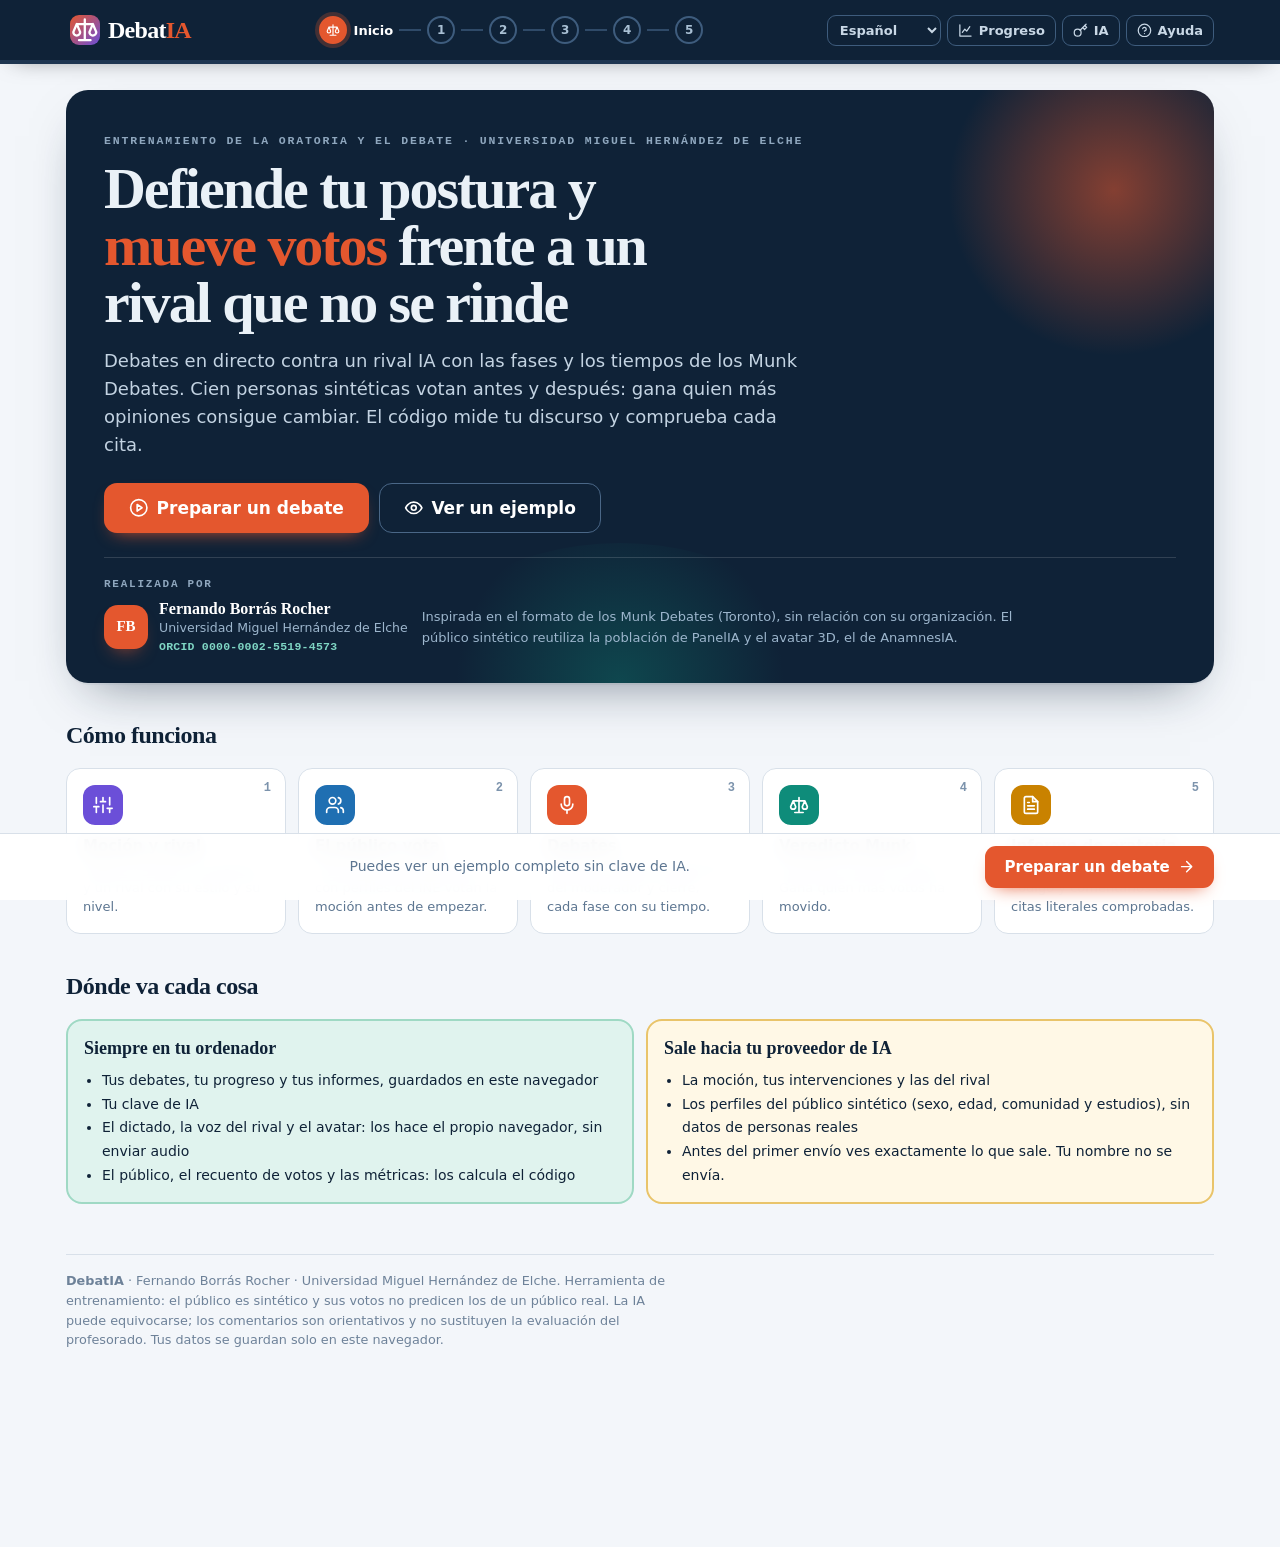
==== index.html @ 18ef8300 "DebatIA 1.0.0: entrenador de oratoria con debates al estilo Munk Debate contra un rival IA con fases" ====
<!DOCTYPE html>
<html lang="es"><head><meta charset="utf-8"><meta name="viewport" content="width=device-width,initial-scale=1"><meta name="theme-color" content="#0F2237">
<meta http-equiv="Content-Security-Policy" content="default-src 'none'; script-src 'unsafe-inline'; style-src 'unsafe-inline' https://fonts.googleapis.com; font-src https://fonts.gstatic.com; img-src data: blob:; media-src blob: data:; connect-src https://api.openai.com https://generativelanguage.googleapis.com https://api.anthropic.com 'self' blob:; base-uri 'none'; form-action 'none'">
<meta name="author" content="Fernando Borrás Rocher">
<meta name="description" content="Debate en directo contra un rival IA sobre una moción, con fases y tiempos al estilo de los Munk Debates. Un panel de 100 personas sintéticas vota antes y después: gana quien más votos mueve. El código mide tu discurso y comprueba cada cita.">
<title>DebatIA · Entrenador de oratoria con debates al estilo Munk</title><link rel="preconnect" href="https://fonts.googleapis.com">
<link rel="preconnect" href="https://fonts.gstatic.com" crossorigin>
<link href="https://fonts.googleapis.com/css2?family=Bricolage+Grotesque:opsz,wght@12..96,500;12..96,700;12..96,800&family=Instrument+Sans:ital,wght@0,400;0,500;0,600;0,700;1,400&family=JetBrains+Mono:wght@400;600&display=swap" rel="stylesheet">

<style>
:root{
  --tinta:#0F2237; --acero:#2E4B6B; --acero-claro:#7C93AC; --gris:#5D7691;
  --papel:#F3F6FA; --blanco:#FFFFFF; --linea:#D8E0E9; --linea-2:#E8EEF4;
  --brasa:#E4572E; --brasa-osc:#C9441F; --brasa-suave:#FDEBE4;
  --forjado:#0E7C6B; --forjado-suave:#E0F3EE; --aviso:#8A3617;
  --c-ctx:#1F6FB2; --c-comp:#6B4FD8; --c-rda:#0E8C7A; --c-tema:#C98200; --c-eval:#E4572E; --c-final:#2E4B6B;
  --sombra:0 1px 0 rgba(15,34,55,.05), 0 14px 34px -22px rgba(15,34,55,.45);
  --sombra-alta:0 2px 0 rgba(15,34,55,.04), 0 22px 50px -24px rgba(15,34,55,.55);
  --r:14px;
  --display:"Bricolage Grotesque",Georgia,serif;
  --texto:"Instrument Sans",system-ui,-apple-system,"Segoe UI",sans-serif;
  --mono:"JetBrains Mono",ui-monospace,monospace;
}
*{box-sizing:border-box}
html,body{margin:0;padding:0}
body{background:var(--papel);color:var(--tinta);font-family:var(--texto);font-size:16px;line-height:1.55;-webkit-font-smoothing:antialiased;padding-bottom:84px}
a{color:var(--acero)}
:focus-visible{outline:3px solid var(--brasa);outline-offset:2px;border-radius:6px}
.hidden{display:none!important}
svg.i{width:1.15em;height:1.15em;vertical-align:-.2em;fill:none;stroke:currentColor;stroke-width:2;stroke-linecap:round;stroke-linejoin:round;flex:none}
code{font-family:var(--mono);font-size:.85em;background:var(--linea-2);padding:1px 5px;border-radius:5px}

/* Barra superior */
.topbar{position:sticky;top:0;z-index:40;background:var(--tinta);color:#EAF1F7;box-shadow:0 6px 24px -14px rgba(0,0,0,.6)}
.tb-in{max-width:1180px;margin:0 auto;padding:10px 16px;display:flex;align-items:center;gap:14px}
.logo{background:none;border:0;color:#fff;font-family:var(--display);font-weight:800;font-size:24px;letter-spacing:-.03em;cursor:pointer;padding:2px 4px;display:flex;align-items:center;gap:8px}
.logo em{font-style:normal;color:var(--brasa)}
.logo .anv{width:30px;height:30px;border-radius:9px;background:var(--brasa);display:grid;place-items:center;color:#fff}
.stepper{flex:1;display:flex;align-items:center;justify-content:center;min-width:0}
.sdot{display:flex;align-items:center;gap:7px;background:none;border:0;color:#8FA7BE;font:600 13px var(--texto);padding:6px;cursor:pointer;border-radius:10px;white-space:nowrap}
.sdot:disabled{cursor:not-allowed;opacity:.45}
.sdot .n{width:28px;height:28px;border-radius:50%;display:grid;place-items:center;border:2px solid #3E5C7D;font-size:12px;color:#A9C0D4;transition:all .2s}
.sdot .n svg{width:14px;height:14px}
.sdot[data-state="done"] .n{background:var(--forjado);border-color:var(--forjado);color:#fff}
.sdot[data-state="now"]{color:#fff}
.sdot[data-state="now"] .n{background:var(--brasa);border-color:var(--brasa);color:#fff;box-shadow:0 0 0 4px rgba(228,87,46,.25)}
.sdot:not(:disabled):hover{background:rgba(255,255,255,.06)}
.sline{flex:0 1 26px;height:2px;background:#2F4A68;min-width:6px}
.sline.on{background:var(--forjado)}
.tb-tools{display:flex;gap:6px}
.tb-btn{background:transparent;border:1px solid #3E5C7D;color:#C9D8E6;border-radius:9px;padding:6px 10px;font:600 13px var(--texto);cursor:pointer;display:flex;align-items:center;gap:6px}
.tb-btn:hover{border-color:var(--brasa);color:#fff}
.progress{height:4px;background:#1E3550}
.progress span{display:block;height:100%;width:0;background:linear-gradient(90deg,var(--brasa),#F59E0B);transition:width .4s}
@media(max-width:960px){.sdot .lbl{display:none}.sdot[data-state="now"] .lbl{display:inline}}
@media(max-width:720px){
  .tb-in{flex-wrap:wrap;gap:8px}
  .stepper{order:3;flex-basis:100%;justify-content:space-between}
  .sdot[data-state="now"] .lbl{display:none}
  .tb-btn .lbl{display:none}
}

/* Pantallas */
main{max-width:1180px;margin:0 auto;padding:26px 16px 40px}
.screen{display:none}
.screen.on{display:block}
@media(prefers-reduced-motion:no-preference){.screen.on{animation:rise .35s cubic-bezier(.2,.7,.3,1) both}@keyframes rise{from{opacity:0;transform:translateY(10px)}to{opacity:1;transform:none}}}
.sh{display:flex;gap:18px;align-items:flex-start;margin:4px 0 22px}
.sh-ico{width:64px;height:64px;border-radius:18px;background:var(--c,var(--brasa));color:#fff;display:grid;place-items:center;flex:none;box-shadow:0 12px 24px -14px var(--c,var(--brasa))}
.sh-ico svg{width:32px;height:32px}
.sh-step{font:600 12px var(--mono);letter-spacing:.12em;text-transform:uppercase;color:var(--acero-claro);margin:4px 0}
.sh h2{font-family:var(--display);font-weight:800;font-size:clamp(26px,3.6vw,38px);letter-spacing:-.025em;line-height:1.05;margin:0 0 6px}
.sh-lede{margin:0;color:var(--gris);font-size:16.5px;max-width:70ch}
@media(max-width:600px){.sh-ico{width:48px;height:48px;border-radius:14px}.sh-ico svg{width:24px;height:24px}}

.card{background:var(--blanco);border:1px solid var(--linea);border-radius:var(--r);box-shadow:var(--sombra);padding:20px;margin-bottom:18px}
.card h3{font-family:var(--display);font-weight:700;font-size:19px;letter-spacing:-.01em;margin:0 0 4px;display:flex;align-items:center;gap:9px}
.card h3 .num{width:26px;height:26px;border-radius:8px;background:var(--tinta);color:#fff;font:700 13px var(--mono);display:grid;place-items:center}
.card .sub{margin:0 0 14px;color:var(--gris);font-size:14px}
.grid2{display:grid;grid-template-columns:1fr 1fr;gap:14px}
.cols{display:grid;grid-template-columns:minmax(0,1.45fr) minmax(0,1fr);gap:20px;align-items:start}
.sticky{position:sticky;top:96px}
@media(max-width:900px){.cols{grid-template-columns:1fr}.sticky{position:static}}
@media(max-width:640px){.grid2{grid-template-columns:1fr}}

label,.lab{display:block;font-size:13.5px;font-weight:600;margin:0 0 6px;color:var(--acero)}
label small,.lab small{font-weight:500;color:var(--acero-claro)}
input[type=text],input[type=password],input[type=number],textarea,select{width:100%;padding:11px 13px;border:1.5px solid var(--linea);border-radius:10px;font-family:var(--texto);font-size:15px;color:var(--tinta);background:#fff;transition:border-color .15s,box-shadow .15s}
input:focus,textarea:focus,select:focus{outline:none;border-color:var(--acero-claro);box-shadow:0 0 0 4px rgba(124,147,172,.18)}
input.bad{border-color:var(--brasa);box-shadow:0 0 0 4px rgba(228,87,46,.15)}
textarea{resize:vertical;min-height:96px;line-height:1.5}
input::placeholder,textarea::placeholder{color:#9DB0C2}
.field{margin-bottom:16px}
.help{font-size:12.8px;color:var(--gris);margin:6px 0 0}
.help b{color:var(--acero)}

button{font-family:var(--texto);cursor:pointer}
.btn{display:inline-flex;align-items:center;gap:8px;border-radius:11px;font-weight:600;font-size:15px;border:1.5px solid transparent;padding:11px 18px;transition:transform .08s,background .15s,border-color .15s;text-decoration:none;line-height:1.2}
.btn:active{transform:translateY(1px)}
.btn-primary{background:var(--brasa);color:#fff;box-shadow:0 8px 18px -10px var(--brasa)}
.btn-primary:hover{background:var(--brasa-osc)}
.btn-big{font-size:17px;padding:14px 24px;border-radius:13px}
.btn-dark{background:var(--tinta);color:#fff}
.btn-dark:hover{background:#1c3656}
.btn-ghost{background:#fff;border-color:var(--linea);color:var(--acero)}
.btn-ghost:hover{border-color:var(--acero-claro);background:#F7FAFC}
.btn-ok{background:var(--forjado);color:#fff}
.btn-ok:hover{background:#0b6457}
.btn-word{background:#2B579A;color:#fff}
.btn-word:hover{background:#1e3f7a}
.btn-sm{padding:7px 12px;font-size:13.5px;border-radius:9px}
.btn:disabled{opacity:.55;cursor:not-allowed}
.actions{display:flex;gap:10px;flex-wrap:wrap;align-items:center}

.chips{display:flex;gap:8px;flex-wrap:wrap}
.chip{background:#fff;border:1.5px solid var(--linea);border-radius:999px;padding:7px 13px;font-size:13.5px;color:var(--acero);cursor:pointer;display:inline-flex;align-items:center;gap:6px;line-height:1.25;text-align:left}
.chip:hover{border-color:var(--brasa);color:var(--brasa)}
.chip[aria-pressed="true"]{background:var(--tinta);border-color:var(--tinta);color:#fff}
.chip.mini-ex{font-size:12.5px;padding:4px 10px;border-style:dashed}
.seg{display:flex;flex-wrap:wrap;gap:6px}
.seg button{border:1.5px solid var(--linea);background:#fff;border-radius:9px;padding:7px 11px;font-size:13.5px;font-weight:600;color:var(--acero)}
.seg button:hover{border-color:var(--acero-claro)}
.seg button[aria-pressed="true"]{background:var(--tinta);border-color:var(--tinta);color:#fff}

.meto{display:grid;grid-template-columns:repeat(auto-fill,minmax(180px,1fr));gap:8px}
.meto button{text-align:left;background:#fff;border:1.5px solid var(--linea);border-radius:12px;padding:10px 12px;color:var(--tinta)}
.meto button b{display:block;font-size:14px}
.meto button span{display:block;font-size:12.3px;color:var(--gris);line-height:1.35;margin-top:2px}
.meto button:hover{border-color:var(--acero-claro)}
.meto button[aria-pressed="true"]{border-color:var(--tinta);box-shadow:0 0 0 2px var(--tinta);background:var(--papel)}

.tip{display:flex;gap:12px;background:#FFF8E6;border:1px solid #F3DDA0;border-radius:12px;padding:13px 15px;font-size:14px;color:#6B4E00;margin-bottom:18px}
.tip svg{width:22px;height:22px;color:#C98200;flex:none;margin-top:1px}
.tip strong{color:#523B00}
.aviso{background:var(--brasa-suave);border:1px solid #F3C7B5;border-radius:12px;padding:13px 15px;font-size:14px;color:var(--aviso);margin-bottom:16px}
.okbox{background:var(--forjado-suave);border:1px solid #A9DCCF;border-radius:12px;padding:13px 15px;font-size:14px;color:#0B5A4E;margin-bottom:16px;display:flex;gap:12px;align-items:center;flex-wrap:wrap}

/* Inicio */
.hero{background:var(--tinta);color:#EAF1F7;border-radius:22px;padding:40px 36px;position:relative;overflow:hidden;margin-bottom:26px;box-shadow:var(--sombra-alta)}
.hero::before{content:"";position:absolute;right:-80px;top:-80px;width:360px;height:360px;border-radius:50%;background:radial-gradient(circle,rgba(228,87,46,.55),transparent 65%)}
.hero::after{content:"";position:absolute;left:30%;bottom:-140px;width:420px;height:280px;border-radius:50%;background:radial-gradient(circle,rgba(14,140,122,.35),transparent 65%)}
.hero>*{position:relative;z-index:1}
@media(max-width:600px){.hero{padding:28px 20px;border-radius:18px}}
.eyebrow{font:600 11.5px var(--mono);letter-spacing:.16em;text-transform:uppercase;color:#8FA7BE;margin:0 0 14px}
.hero h1{font-family:var(--display);font-weight:800;font-size:clamp(34px,5.4vw,58px);line-height:.98;letter-spacing:-.035em;margin:0 0 16px;max-width:17ch}
.hero h1 em{font-style:normal;color:var(--brasa)}
.hero p.lede{max-width:62ch;font-size:18px;color:#C3D3E2;margin:0 0 24px}
.hero .actions .btn-ghost{background:transparent;color:#fff;border-color:#4A6787}
.hero .actions .btn-ghost:hover{border-color:#fff}
.draft{margin-top:18px;background:rgba(255,255,255,.07);border:1px solid rgba(255,255,255,.18);border-radius:12px;padding:12px 14px;display:flex;gap:12px;align-items:center;flex-wrap:wrap;font-size:14.5px}
.sec-title{font-family:var(--display);font-weight:800;font-size:24px;letter-spacing:-.02em;margin:34px 0 6px}
.sec-sub{color:var(--gris);margin:0 0 16px}
.journey{display:grid;grid-template-columns:repeat(4,1fr);gap:12px}
.jstop{background:#fff;border:1px solid var(--linea);border-radius:14px;padding:16px;position:relative}
.jstop .ji{width:40px;height:40px;border-radius:12px;display:grid;place-items:center;color:#fff;background:var(--c);margin-bottom:10px}
.jstop .ji svg{width:20px;height:20px}
.jstop b{display:block;font-size:15px;margin-bottom:2px}
.jstop span{display:block;font-size:13px;color:var(--gris);line-height:1.45}
.jstop .jn{position:absolute;top:12px;right:14px;font:700 12px var(--mono);color:var(--acero-claro)}
@media(max-width:900px){.journey{grid-template-columns:1fr 1fr}}
@media(max-width:480px){.journey{grid-template-columns:1fr}}

.parts{display:grid;grid-template-columns:repeat(auto-fill,minmax(250px,1fr));gap:10px}
.part{display:flex;gap:12px;align-items:flex-start;background:#fff;border:1px solid var(--linea);border-radius:12px;padding:12px 14px}
.part .pi{width:34px;height:34px;border-radius:10px;background:color-mix(in srgb,var(--c) 14%,#fff);color:var(--c);display:grid;place-items:center;flex:none}
.part b{display:block;font-size:14.5px}
.part span{display:block;font-size:12.8px;color:var(--gris);line-height:1.4}

.examples{display:grid;grid-template-columns:repeat(auto-fill,minmax(230px,1fr));gap:14px}
.excard{background:#fff;border:1px solid var(--linea);border-radius:16px;padding:16px;display:flex;flex-direction:column;gap:8px;box-shadow:var(--sombra);position:relative;overflow:hidden;text-align:left;font:inherit;color:inherit;cursor:pointer;transition:transform .15s,box-shadow .15s}
.excard:hover{transform:translateY(-3px);box-shadow:var(--sombra-alta)}
.excard::before{content:"";position:absolute;left:0;top:0;right:0;height:5px;background:var(--c)}
.excard .emo{font-size:32px;line-height:1}
.excard .area{font:700 11px var(--mono);letter-spacing:.1em;text-transform:uppercase;color:var(--acero-claro)}
.excard b{font-family:var(--display);font-size:18px;letter-spacing:-.01em;line-height:1.15}
.excard p{margin:0;font-size:13.5px;color:var(--gris);flex:1}
.badge{display:inline-flex;align-items:center;gap:5px;font-size:12px;font-weight:700;color:var(--c);background:color-mix(in srgb,var(--c) 12%,#fff);border-radius:999px;padding:3px 9px;align-self:flex-start}

/* Clave */
.keyrow{display:flex;gap:8px}
.keyrow input{flex:1;font-family:var(--mono);font-size:14px}
.eye{width:46px;flex:none;border:1.5px solid var(--linea);background:#fff;border-radius:10px;color:var(--acero);display:grid;place-items:center}
.light{display:flex;align-items:center;gap:10px;padding:12px 14px;border-radius:12px;background:var(--papel);margin-top:14px;font-size:14.5px;font-weight:600}
.light .bulbo{width:14px;height:14px;border-radius:50%;background:#B8C5D3;box-shadow:0 0 0 4px rgba(184,197,211,.3);flex:none}
.light[data-s="ok"] .bulbo{background:#16A34A;box-shadow:0 0 0 4px rgba(22,163,74,.22)}
.light[data-s="err"] .bulbo{background:var(--brasa);box-shadow:0 0 0 4px rgba(228,87,46,.22)}
.light[data-s="wait"] .bulbo{background:#F59E0B;box-shadow:0 0 0 4px rgba(245,158,11,.25)}
.olsteps{list-style:none;padding:0;margin:0;counter-reset:o;display:flex;flex-direction:column;gap:12px}
.olsteps li{counter-increment:o;display:flex;gap:12px;font-size:14.5px;align-items:flex-start}
.olsteps li::before{content:counter(o);width:28px;height:28px;border-radius:50%;background:var(--brasa-suave);color:var(--brasa);font:700 13px var(--mono);display:grid;place-items:center;flex:none}

/* Acordeones */
.acc{background:#fff;border:1px solid var(--linea);border-radius:var(--r);margin-bottom:12px;box-shadow:var(--sombra);overflow:hidden}
.acc>summary{list-style:none;cursor:pointer;padding:15px 18px;display:flex;align-items:center;gap:12px}
.acc>summary::-webkit-details-marker{display:none}
.acc>summary .ai{width:36px;height:36px;border-radius:10px;background:var(--papel);color:var(--acero);display:grid;place-items:center;flex:none}
.acc[open]>summary .ai{background:var(--tinta);color:#fff}
.acc>summary b{font-family:var(--display);font-size:17px;display:block}
.acc>summary small{display:block;color:var(--gris);font-size:13px}
.acc>summary .chev{margin-left:auto;transition:transform .2s;color:var(--acero-claro)}
.acc[open]>summary .chev{transform:rotate(180deg)}
.acc .inner{padding:4px 18px 18px;border-top:1px solid var(--linea-2)}
.acc .inner>*:first-child{margin-top:14px}
.prompt-ta{font-family:var(--mono);font-size:12.3px;min-height:130px;background:#FBFDFE}

/* Resumen lateral */
.sum h3{margin-bottom:10px}
.stats{display:grid;grid-template-columns:1fr 1fr;gap:8px;margin-bottom:14px}
.stat{background:var(--papel);border-radius:12px;padding:10px 12px}
.stat b{display:block;font:800 24px var(--display);letter-spacing:-.02em;line-height:1.1}
.stat span{font-size:12.3px;color:var(--gris)}
.checks{list-style:none;margin:0;padding:0;display:flex;flex-direction:column;gap:6px;font-size:14px}
.checks li{display:flex;gap:9px;align-items:center;color:var(--gris)}
.checks li .ck{width:20px;height:20px;border-radius:50%;border:2px solid var(--linea);display:grid;place-items:center;flex:none}
.checks li.on{color:var(--tinta)}
.checks li.on .ck{background:var(--forjado);border-color:var(--forjado);color:#fff}
.checks li .ck svg{width:12px;height:12px}
.docname{margin-top:14px;padding:11px 13px;border-radius:11px;background:var(--tinta);color:#C3D3E2;font-size:13.5px}
.docname b{color:#fff}

/* Generación */
.agents{display:flex;flex-direction:column;gap:10px}
.agent{background:#fff;border:1px solid var(--linea);border-radius:var(--r);box-shadow:var(--sombra);overflow:hidden;transition:border-color .2s}
.agent-h{display:flex;align-items:center;gap:14px;padding:14px 16px;cursor:pointer}
.agent .ai{width:42px;height:42px;border-radius:12px;background:color-mix(in srgb,var(--c) 14%,#fff);color:var(--c);display:grid;place-items:center;flex:none;transition:all .2s}
.agent .ai svg{width:20px;height:20px}
.agent-t{flex:1;min-width:0}
.agent-t b{display:block;font-family:var(--display);font-size:16.5px}
.agent-t span{display:block;font-size:13px;color:var(--gris)}
.pill{font-size:12.5px;font-weight:700;border-radius:999px;padding:4px 10px;background:var(--linea-2);color:var(--gris);white-space:nowrap}
.agent[data-s="run"]{border-color:#F59E0B}
.agent[data-s="run"] .ai{background:var(--c);color:#fff;animation:pulse 1s infinite alternate}
.agent[data-s="run"] .pill{background:#FFF1D6;color:#8A5A00}
.agent[data-s="ok"] .ai{background:var(--c);color:#fff}
.agent[data-s="ok"] .pill{background:var(--forjado-suave);color:var(--forjado)}
.agent[data-s="err"]{border-color:var(--brasa)}
.agent[data-s="err"] .pill{background:var(--brasa-suave);color:var(--brasa)}
.agent-b{display:none;padding:4px 18px 16px 72px;font-size:14px;border-top:1px solid var(--linea-2);background:#FBFDFE}
.agent.open .agent-b{display:block}
@media(max-width:600px){.agent-b{padding-left:18px}}
@keyframes pulse{from{transform:scale(1);box-shadow:0 0 0 0 rgba(228,87,46,.5)}to{transform:scale(1.06);box-shadow:0 0 0 10px rgba(228,87,46,0)}}
.forging{display:flex;align-items:center;gap:14px;padding:16px 18px;border-radius:14px;background:var(--tinta);color:#fff;margin-bottom:16px}
.forging .spark{width:44px;height:44px;border-radius:12px;background:var(--brasa);display:grid;place-items:center;flex:none;animation:pulse 1s infinite alternate}
.forging.done .spark{background:var(--forjado);animation:none}
.forging.err .spark{animation:none}
.forging b{font-family:var(--display);font-size:18px;display:block}
.forging span{font-size:14px;color:#C3D3E2}
.mini-list{margin:10px 0 0;padding:0;list-style:none}
.mini-list li{padding:5px 0;border-bottom:1px solid var(--linea-2)}
.mini-list li:last-child{border-bottom:0}
.code{display:inline-block;font:700 11px var(--mono);border-radius:5px;padding:1px 6px;margin-right:6px;background:var(--linea-2);color:var(--acero)}

/* Guía */
.res-head{display:flex;gap:14px;align-items:center;flex-wrap:wrap;margin-bottom:16px}
.res-head h2{font-family:var(--display);font-weight:800;font-size:clamp(24px,3vw,32px);letter-spacing:-.02em;margin:0;flex:1;min-width:240px;line-height:1.1}
.doc{background:#fff;border:1px solid var(--linea);border-radius:18px;box-shadow:var(--sombra-alta);padding:40px 44px;max-width:900px;margin:0 auto}
@media(max-width:700px){.doc{padding:22px 16px}}
.doc-h{border-bottom:3px solid var(--tinta);padding-bottom:18px;margin-bottom:26px}
.doc-kind{font:600 12px var(--mono);letter-spacing:.12em;text-transform:uppercase;color:var(--brasa);margin:0 0 6px}
.doc-h h1{font-family:var(--display);font-weight:800;font-size:clamp(26px,3.4vw,36px);letter-spacing:-.025em;line-height:1.05;margin:0 0 12px}
.meta{display:flex;flex-wrap:wrap;gap:6px}
.meta span{font-size:12.8px;font-weight:600;background:var(--papel);color:var(--acero);border-radius:999px;padding:4px 11px}
.dsec{margin-bottom:28px}
.dsec h2{font-family:var(--display);font-weight:700;font-size:20px;letter-spacing:-.01em;margin:0 0 10px;display:flex;align-items:center;gap:10px}
.dsec h2 .num{width:28px;height:28px;border-radius:8px;background:var(--tinta);color:#fff;font:700 13px var(--mono);display:grid;place-items:center;flex:none}
.dsec p{margin:0 0 10px;max-width:75ch}
.sublab{font-size:13px;font-weight:700;color:var(--acero-claro);margin:14px 0 6px}
.row{display:flex;gap:10px;padding:8px 0;border-bottom:1px solid var(--linea-2);font-size:14.5px;align-items:flex-start}
.row:last-child{border-bottom:0}
.row .code{margin-top:2px;flex:none}
.code.cg{background:#E6F0FA;color:var(--c-ctx)}
.code.ce{background:#EEEAFB;color:var(--c-comp)}
.code.bl{background:var(--forjado-suave);color:var(--forjado)}
.code.tm{background:var(--tinta);color:#fff}
.row .hrs{margin-left:auto;font-size:12.5px;color:var(--gris);white-space:nowrap}
.blk{font-weight:700;margin:16px 0 4px;display:flex;gap:8px;align-items:baseline}
.blk small{font-weight:500;color:var(--gris)}
.tbl-wrap{overflow-x:auto}
table.t{width:100%;border-collapse:collapse;font-size:14px}
table.t th{background:var(--tinta);color:#fff;text-align:left;padding:9px 11px;font-size:12.5px;font-weight:700}
table.t td{padding:9px 11px;border-bottom:1px solid var(--linea-2);vertical-align:top}
table.t tr:nth-child(even) td{background:#FAFCFE}
.peso{font-weight:800;color:var(--brasa);white-space:nowrap}
.note{margin-top:12px;padding:11px 14px;background:var(--papel);border-left:4px solid var(--forjado);border-radius:8px;font-size:14px}
.demo-flag{background:#FFF8E6;border:1px solid #F3DDA0;color:#6B4E00;border-radius:12px;padding:11px 15px;font-size:14px;margin:0 auto 16px;max-width:900px;display:flex;gap:10px;align-items:center;flex-wrap:wrap}
.demo-flag svg{color:#C98200}

/* Navegación inferior */
.bottomnav{position:fixed;left:0;right:0;bottom:0;z-index:35;background:rgba(255,255,255,.94);backdrop-filter:blur(10px);-webkit-backdrop-filter:blur(10px);border-top:1px solid var(--linea)}
.bn-in{max-width:1180px;margin:0 auto;padding:12px 16px;display:flex;align-items:center;gap:12px}
.bn-hint{flex:1;text-align:center;font-size:14px;color:var(--gris)}
.bn-hint b{color:var(--tinta)}
@media(max-width:600px){.bn-hint{display:none}.bn-in{justify-content:space-between}}

/* Modal */
.modal{position:fixed;inset:0;z-index:60;background:rgba(15,34,55,.55);display:none;align-items:flex-start;justify-content:center;padding:6vh 16px;overflow:auto}
.modal.on{display:flex}
.modal-box{background:#fff;border-radius:18px;max-width:760px;width:100%;box-shadow:var(--sombra-alta);overflow:hidden}
.modal-head{display:flex;align-items:center;gap:12px;padding:16px 20px;background:var(--tinta);color:#fff}
.modal-head h2{font-family:var(--display);font-size:22px;margin:0;flex:1}
.modal-head button{background:transparent;border:1px solid #4A6787;color:#fff;border-radius:9px;padding:6px 10px}
.modal-body{padding:18px 20px 22px}
.glos{display:grid;grid-template-columns:1fr 1fr;gap:10px}
@media(max-width:600px){.glos{grid-template-columns:1fr}}
.glos div{background:var(--papel);border-radius:12px;padding:12px 14px}
.glos b{display:block;font-family:var(--display);font-size:16px;margin-bottom:2px}
.glos span{font-size:13.8px;color:var(--acero)}
.hist{display:flex;align-items:center;gap:12px;padding:12px 14px;border:1px solid var(--linea);border-radius:12px;margin-bottom:8px}
.hist-t{flex:1;min-width:0;cursor:pointer}
.hist-t b{display:block;font-size:15px}
.hist-t span{font-size:12.8px;color:var(--gris)}
.hist:hover{border-color:var(--acero-claro)}
.iconbtn{width:34px;height:34px;border-radius:9px;border:1.5px solid var(--linea);background:#fff;color:var(--acero);display:grid;place-items:center;padding:0}
.iconbtn:hover{border-color:var(--brasa);color:var(--brasa)}
.empty{text-align:center;color:var(--gris);padding:30px 10px}

.toast{position:fixed;left:50%;bottom:96px;transform:translateX(-50%) translateY(20px);background:var(--tinta);color:#fff;padding:11px 18px;border-radius:12px;font-size:14.5px;font-weight:600;opacity:0;pointer-events:none;transition:all .25s;z-index:70;max-width:90vw;text-align:center;box-shadow:var(--sombra-alta)}
.toast.on{opacity:1;transform:translateX(-50%)}
footer{max-width:1180px;margin:0 auto;padding:0 16px 30px;font-size:13px;color:#6E8299}
footer hr{border:0;border-top:1px solid var(--linea);margin:0 0 14px}

@media print{
  body{background:#fff;padding:0}
  .topbar,.bottomnav,.res-head,.demo-flag,.okbox,footer,.toast,.modal{display:none!important}
  main{padding:0;max-width:none}
  .screen{display:none!important}
  
  .doc{box-shadow:none;border:0;padding:0;max-width:none}
  .dsec{break-inside:avoid-page}
  table.t th{-webkit-print-color-adjust:exact;print-color-adjust:exact}
}
/* ══ v2 ══ */
.grid3{display:grid;grid-template-columns:repeat(3,1fr);gap:12px}
@media(max-width:640px){.grid3{grid-template-columns:1fr}}
.feats{display:grid;grid-template-columns:repeat(4,1fr);gap:12px}
@media(max-width:960px){.feats{grid-template-columns:1fr 1fr}}
@media(max-width:520px){.feats{grid-template-columns:1fr}}
.feat{background:#fff;border:1px solid var(--linea);border-radius:14px;padding:16px;border-top:4px solid var(--c)}
.feat .pi{width:38px;height:38px;border-radius:11px;background:color-mix(in srgb,var(--c) 14%,#fff);color:var(--c);display:grid;place-items:center;margin-bottom:10px}
.feat b{display:block;font-family:var(--display);font-size:17px;margin-bottom:3px}
.feat span{display:block;font-size:13.5px;color:var(--gris);line-height:1.45}
.importbar{display:flex;gap:14px;align-items:center;flex-wrap:wrap;background:var(--tinta);color:#EAF1F7;border-radius:var(--r);padding:14px 16px;margin-bottom:18px}
.importbar .pi{width:40px;height:40px;border-radius:11px;background:var(--brasa);display:grid;place-items:center;flex:none}
.importbar b{display:block;font-size:15px}
.importbar span{display:block;font-size:13.3px;color:#A9C0D4}
.importbar .btn-dark{background:#fff;color:var(--tinta)}
.importbar .btn-dark:hover{background:#EAF1F7}
.inacc{border-top:1px solid var(--linea-2);margin-top:4px;padding-top:12px}
.inacc>summary{list-style:none;cursor:pointer;display:flex;align-items:center;gap:8px;font-size:14px;font-weight:600;color:var(--acero)}
.inacc>summary::-webkit-details-marker{display:none}
.inacc>summary .chev{margin-left:auto;transition:transform .2s;color:var(--acero-claro)}
.inacc[open]>summary .chev{transform:rotate(180deg)}
.rec{display:inline-block;font:700 11px var(--texto);background:var(--forjado-suave);color:var(--forjado);border-radius:999px;padding:2px 8px;vertical-align:2px;margin-left:4px}
.checkgrid{display:grid;grid-template-columns:1fr 1fr;gap:8px}
@media(max-width:560px){.checkgrid{grid-template-columns:1fr}}
.checkgrid label{display:flex;gap:9px;align-items:center;margin:0;padding:9px 11px;border-radius:10px;background:var(--papel);font-weight:500;color:var(--tinta);cursor:pointer;font-size:14px}
.checkgrid input{width:18px;height:18px;accent-color:var(--forjado);margin:0}
.checkgrid label:has(input:checked){background:var(--forjado-suave)}
.drop{display:flex;flex-direction:column;align-items:center;gap:4px;text-align:center;border:2px dashed var(--linea);border-radius:14px;padding:24px;cursor:pointer;color:var(--acero);margin:0;font-weight:500}
.drop svg{width:30px;height:30px;color:var(--brasa)}
.drop b{font-size:15px;color:var(--tinta)}
.drop span{font-size:13px;color:var(--gris)}
.drop.over,.drop:hover{border-color:var(--brasa);background:var(--brasa-suave)}



/* selector de idioma (65-i18n) */
.tb-lang{display:flex;align-items:center}.tb-sel{background:transparent;border:1px solid #3E5C7D;color:#C9D8E6;border-radius:9px;padding:6px 8px;font:600 13px var(--texto);cursor:pointer;max-width:120px}.tb-sel:hover{border-color:var(--brasa);color:#fff}.tb-sel:focus-visible{outline:2px solid var(--brasa);outline-offset:2px}.tb-sel option{color:#0F2237;background:#fff}
/* ══ Estilos propios de la app (se añaden a forja-base.css). Prefijo fa- para no chocar con clases de Forja ══ */
.logo .anv{background:linear-gradient(135deg,var(--brasa),#C98200)}
.hero{padding:44px 38px 30px}.hero h1{max-width:20ch}.fa-inicio{margin:14px 0 0;font-size:14px;color:#C3D3E2}.fa-inicio:empty{display:none}.fa-inicio b{color:#fff}
/* autores con ORCID */
.fa-autores{display:flex;gap:14px;align-items:center;flex-wrap:wrap;margin-top:24px;padding-top:20px;border-top:1px solid rgba(255,255,255,.14)}.fa-autores-cap{font:600 11px var(--mono);letter-spacing:.16em;text-transform:uppercase;color:#8FA7BE;width:100%;margin-bottom:-4px}
.fa-autor{display:flex;gap:11px;align-items:center}.fa-autor b{display:block;color:#fff;font:700 16px var(--display)}.fa-autor small{display:block;color:#9DB6CD;font-size:12.5px;max-width:34ch}.fa-av{width:44px;height:44px;border-radius:14px;background:var(--c);color:#fff;display:grid;place-items:center;font:800 15px var(--display);flex:none;box-shadow:0 10px 20px -12px var(--c)}.fa-x{font:300 26px var(--display);color:#5D7C9B}
.fa-orcid{display:block;margin-top:2px;font:600 11.5px var(--mono);letter-spacing:.02em;color:#7FD6C4!important;text-decoration:none}.fa-orcid:hover{text-decoration:underline}.fa-idea{width:100%;margin:2px 0 0;font-size:13px;color:#9DB6CD;max-width:72ch}
/* zonas «dónde va cada cosa» */
.zonas{display:grid;grid-template-columns:1fr 1fr;gap:12px}@media(max-width:760px){.zonas{grid-template-columns:1fr}}.zona{border-radius:16px;padding:14px 16px;border:2px solid}.zona.l{border-color:#9FD9C4;background:var(--forjado-suave)}.zona.n{border-color:#E9C46A;background:#FFF8E6}.zona h4{margin:0 0 6px;font-family:var(--display);font-size:18px}.zona ul{margin:0;padding-left:18px;font-size:14px;line-height:1.7}
.sec-title+.zonas,.sec-title+.journey{margin-top:14px}
/* formularios y utilidades */
.field input[type=text],.field input[type=number],.field select,.field textarea{width:100%;padding:10px 12px;border:1.5px solid var(--linea);border-radius:10px;font:15px var(--texto);background:#fff;color:var(--tinta)}.field textarea{line-height:1.55;resize:vertical}.field label{display:block;font:700 13px var(--texto);color:var(--acero);margin-bottom:5px}
.field input:focus,.field select:focus,.field textarea:focus{outline:none;border-color:var(--brasa);box-shadow:0 0 0 3px rgba(228,87,46,.18)}
.grid3{display:grid;grid-template-columns:repeat(3,1fr);gap:12px}.grid2{display:grid;grid-template-columns:1fr 1fr;gap:14px}@media(max-width:760px){.grid3,.grid2{grid-template-columns:1fr}}
.card .actions{margin-top:12px}.card h3{margin-top:0}.fa-chk{display:flex;gap:8px;align-items:center;font:500 14.5px var(--texto);cursor:pointer}
.fa-chip{display:inline-block;font:700 11.5px var(--texto);border-radius:999px;padding:3px 10px;background:var(--linea-2);color:var(--acero)}.fa-chip.ok{background:var(--forjado-suave);color:#0B5A4E}.fa-chip.aviso{background:#FFF1D6;color:#7A4B00}.fa-chip.error{background:var(--brasa-suave);color:var(--aviso)}
.fa-pre{white-space:pre-wrap;font:12.5px/1.5 var(--mono);background:#0B1C2E;color:#D6E4F0;border-radius:12px;padding:12px;max-height:300px;overflow:auto}
.spin{display:inline-block;width:14px;height:14px;border:2px solid var(--linea);border-top-color:var(--brasa);border-radius:50%;animation:fa-s .8s linear infinite;vertical-align:-2px}@keyframes fa-s{to{transform:rotate(360deg)}}
.fa-foot{max-width:1180px;margin:10px auto 0;padding:0 16px 110px}.fa-foot hr{border:0;border-top:1px solid var(--linea);margin:0 0 16px}.fa-foot p{margin:0;font-size:12.8px;color:#6E8299;max-width:76ch;line-height:1.55}
.glos div{display:block;margin-bottom:12px}.glos b{display:block}
table{border-collapse:collapse;width:100%;font-size:13.8px}th{background:var(--papel);color:var(--acero);font:700 11px var(--mono);letter-spacing:.07em;text-transform:uppercase;text-align:left}td,th{padding:10px 12px;border-bottom:1px solid var(--linea-2);vertical-align:top}.table-wrap{overflow-x:auto}
/* barra superior con muchos pasos: solo el actual lleva nombre (evita desbordes) */
.tb-in{gap:10px}.stepper{min-width:0;flex:1 1 auto;justify-content:center;gap:2px}.sdot:not([data-state="now"]) .lbl{display:none}.sdot{padding-left:4px;padding-right:4px}.sline{min-width:8px;flex:0 1 22px}.logo,.tb-tools{flex:none}
@media(max-width:900px){.tb-btn .lbl{display:none}}@media(max-width:720px){.hero{padding:28px 20px 24px}}
@media (prefers-reduced-motion:reduce){*{transition:none!important;animation:none!important}}

/* ══ AnamnesIA: estilos propios. Prefijo an- (las clases de Forja no se reutilizan). ══ */
/* opciones de dificultad y modo */
.an-opts{display:grid;grid-template-columns:repeat(3,minmax(0,1fr));gap:10px}
@media(max-width:620px){.an-opts{grid-template-columns:1fr}}
.an-opt{display:flex;gap:10px;align-items:flex-start;text-align:left;padding:12px 13px;border:1.5px solid var(--linea);border-radius:12px;background:#fff;cursor:pointer;font:inherit;color:inherit}
.an-opt:hover{border-color:var(--acero-claro)}
.an-opt[aria-pressed="true"]{border-color:var(--brasa);background:var(--brasa-suave);box-shadow:0 0 0 3px rgba(228,87,46,.12)}
.an-opt b{display:block;font:700 15px var(--display)}.an-opt small{display:block;color:var(--gris);font-size:12.5px;line-height:1.45}
.an-opt .an-emoji{font-size:20px;line-height:1.1;flex:none}
.an-modo{margin:12px 0 0;padding:11px 13px;border-radius:11px;background:var(--papel);border-left:4px solid var(--acero-claro);font-size:14px;line-height:1.55}
.an-modo:empty{display:none}
/* sala: chat + panel */
.an-sala{display:grid;grid-template-columns:minmax(0,1fr) minmax(0,320px);gap:14px;align-items:start}
@media(max-width:900px){.an-sala{grid-template-columns:minmax(0,1fr)}.an-panel{order:-1}}
.an-chatcard{display:flex;flex-direction:column;min-height:460px}
.an-paciente{display:flex;gap:11px;align-items:center;padding-bottom:12px;border-bottom:1px solid var(--linea-2);margin-bottom:12px}
.an-paciente .an-cara{width:46px;height:46px;border-radius:14px;background:var(--papel);display:grid;place-items:center;font-size:25px;flex:none}
.an-paciente b{display:block;font:700 17px var(--display)}.an-paciente small{display:block;color:var(--gris);font-size:12.8px}
.an-msgs{flex:1 1 auto;overflow-y:auto;max-height:46vh;min-height:220px;display:flex;flex-direction:column;gap:11px;padding-right:4px}
.an-msg{display:flex;gap:9px;align-items:flex-start;max-width:88%}
.an-msg.yo{flex-direction:row-reverse;align-self:flex-end}
.an-msg.sistema,.an-msg.tutor{max-width:100%;align-self:stretch}
.an-av{width:32px;height:32px;border-radius:10px;display:grid;place-items:center;font-size:17px;flex:none;background:var(--papel)}
.an-msg.yo .an-av{background:var(--brasa-suave)}
.an-burbuja{background:var(--papel);border-radius:14px;padding:9px 13px;font-size:14.6px;line-height:1.6}
.an-msg.yo .an-burbuja{background:var(--tinta);color:#EAF1F8}
.an-msg.sistema .an-burbuja{background:#FFF8E6;border:1px solid #E9C46A;font-size:13.6px;width:100%}
.an-msg.tutor .an-burbuja{background:var(--forjado-suave);border:1px solid #9FD9C4;width:100%}
.an-rol{display:block;font:700 11px var(--mono);letter-spacing:.06em;text-transform:uppercase;color:var(--gris);margin-bottom:3px}
.an-msg.yo .an-rol{color:#9DB6CD}
.an-tts{background:none;border:0;cursor:pointer;font-size:13px;padding:2px 4px;opacity:.65;color:inherit}.an-tts:hover{opacity:1}
.an-puntos span{display:inline-block;width:6px;height:6px;margin-right:3px;border-radius:50%;background:var(--acero-claro);animation:an-p 1.2s infinite}
.an-puntos span:nth-child(2){animation-delay:.2s}.an-puntos span:nth-child(3){animation-delay:.4s}
@keyframes an-p{0%,60%,100%{opacity:.3}30%{opacity:1}}
.an-entrada{display:flex;gap:8px;align-items:flex-end;margin-top:12px;border-top:1px solid var(--linea-2);padding-top:12px}
.an-entrada textarea{flex:1 1 auto;min-height:42px;max-height:120px;padding:10px 12px;border:1.5px solid var(--linea);border-radius:12px;font:15px var(--texto);line-height:1.5;resize:none;color:var(--tinta)}
.an-entrada textarea:focus{outline:none;border-color:var(--brasa);box-shadow:0 0 0 3px rgba(228,87,46,.18)}
.an-mic.escuchando{background:var(--brasa);color:#fff;border-color:var(--brasa)}
/* marcador */
.an-marcador{display:grid;grid-template-columns:repeat(3,1fr);gap:8px;text-align:center}
.an-m small{display:block;font:600 10.5px var(--mono);letter-spacing:.05em;text-transform:uppercase;color:var(--gris);margin-top:2px}
.an-mn{font:800 21px var(--display);color:var(--tinta)}
.an-mn.alerta{color:var(--aviso)}.an-mn.bien{color:var(--forjado)}
/* checklist */
.an-h3{display:block;margin:0 0 10px;font:700 17px var(--display)}
.an-check{list-style:none;margin:0;padding:0;display:flex;flex-direction:column;gap:6px}
.an-check li{display:flex;gap:8px;align-items:center;font-size:13.8px;padding:6px 9px;border-radius:9px;background:var(--papel);color:var(--gris)}
.an-check li.hecho{background:var(--forjado-suave);color:#0B5A4E;font-weight:600}
.an-check .an-emoji{font-size:15px;flex:none}
.an-check .an-tic{margin-left:auto;font-weight:700}
/* pasos de generación */
.an-gen{margin:0;padding-left:20px;font-size:14.5px;line-height:1.9;color:var(--gris)}
.an-gen li.ahora{color:var(--tinta);font-weight:700}.an-gen li.listo{color:var(--forjado)}
/* evaluación */
.an-nota{display:flex;gap:18px;align-items:center;flex-wrap:wrap}
.an-cifra{font:800 54px/1 var(--display);color:var(--c,var(--tinta))}
.an-cal{font:700 18px var(--display);color:var(--c,var(--tinta))}
.an-nota small{display:block;color:var(--gris);font-size:13px}
.an-barra{height:9px;border-radius:999px;background:var(--linea-2);overflow:hidden;margin-top:7px;max-width:320px}
.an-barra i{display:block;height:100%;background:var(--c,var(--brasa))}
.an-dos{display:grid;grid-template-columns:340px minmax(0,1fr);gap:18px;align-items:start}
@media(max-width:760px){.an-dos{grid-template-columns:minmax(0,1fr)}}
.an-comp{list-style:none;margin:0;padding:0;display:flex;flex-direction:column;gap:9px}
.an-comp li{font-size:14px}.an-comp b{display:flex;justify-content:space-between;gap:8px;font:700 14px var(--texto)}
.an-comp small{color:var(--gris);font-size:12.8px;line-height:1.5}
.an-comp .an-barra{max-width:none;height:7px}
.an-rub{border:1px solid var(--linea);border-radius:12px;overflow:hidden;margin-bottom:11px}
.an-rub-h{display:flex;gap:9px;align-items:center;padding:9px 13px;background:var(--papel);font:700 15px var(--display)}
.an-niveles{display:grid;grid-template-columns:repeat(4,minmax(0,1fr));gap:6px;padding:10px 13px}
@media(max-width:700px){.an-niveles{grid-template-columns:1fr 1fr}}
.an-nivel{font-size:12.2px;line-height:1.45;padding:8px;border-radius:9px;background:var(--papel);color:var(--gris);border:1.5px solid transparent}
.an-nivel.aqui{background:var(--brasa-suave);border-color:var(--brasa);color:var(--tinta);font-weight:600}
.an-rub p{margin:0;padding:0 13px 11px;font-size:13.6px;color:var(--acero)}
.an-ck{list-style:none;margin:0;padding:0;display:flex;flex-direction:column;gap:7px}
.an-ck li{display:flex;gap:10px;align-items:flex-start;padding:9px 11px;border-radius:10px;background:var(--papel);font-size:14px}
.an-ck .an-est{font-weight:800;flex:none;width:20px;text-align:center}
.an-ck li.completo{background:var(--forjado-suave)}.an-ck li.completo .an-est{color:#0B5A4E}
.an-ck li.parcial{background:#FFF8E6}.an-ck li.parcial .an-est{color:#7A4B00}
.an-ck li.no_explorado{background:var(--brasa-suave)}.an-ck li.no_explorado .an-est{color:var(--aviso)}
.an-ck small{display:block;color:var(--gris);font-size:12.6px;line-height:1.5}
.an-ck .an-pts{margin-left:auto;font:700 12.5px var(--mono);color:var(--acero);flex:none}
.an-tr{display:flex;flex-direction:column;gap:9px;max-height:420px;overflow-y:auto}
.an-tr-m{padding:9px 12px;border-radius:11px;font-size:14px;line-height:1.55;background:var(--papel)}
.an-tr-m.yo{background:#EAF2FA;border-left:3px solid #1F6FB2}
.an-tag{display:inline-block;font:700 10.5px var(--mono);letter-spacing:.04em;text-transform:uppercase;border-radius:999px;padding:2px 8px;margin-top:5px}
.an-tag.abierta{background:#E0F3EE;color:#0B5A4E}
.an-tag.cerrada{background:var(--linea-2);color:var(--acero)}
.an-tag.compuesta{background:#FFF1D6;color:#7A4B00}
.an-tag.directiva{background:#EAE2FB;color:#4A2FA8}
.an-tag.buena_practica{background:#D7F0E8;color:#0B5A4E}
.an-tag.oportunidad_perdida{background:var(--brasa-suave);color:var(--aviso)}
.an-tag-c{display:block;font:400 12.4px var(--texto);text-transform:none;letter-spacing:0;color:var(--gris);margin-top:3px}
.an-hip{display:grid;grid-template-columns:120px minmax(0,1fr);gap:10px 14px;font-size:14px}
.an-hip dt{font:700 11px var(--mono);letter-spacing:.06em;text-transform:uppercase;color:var(--gris)}
.an-hip dd{margin:0}
.an-vd{font-weight:700}.an-vd.correcto{color:var(--forjado)}.an-vd.parcial{color:#7A4B00}.an-vd.incorrecto{color:var(--aviso)}
.an-listas{display:grid;grid-template-columns:repeat(auto-fit,minmax(230px,1fr));gap:14px}
.an-listas ul{margin:6px 0 0;padding-left:18px;font-size:14px;line-height:1.65}
/* progreso */
.an-stats{display:grid;grid-template-columns:repeat(4,1fr);gap:10px;text-align:center}
@media(max-width:620px){.an-stats{grid-template-columns:1fr 1fr}}
.an-sesiones{list-style:none;margin:0;padding:0;display:flex;flex-direction:column;gap:7px}
.an-sesiones li{display:flex;gap:10px;align-items:center;padding:9px 12px;border-radius:11px;background:var(--papel);font-size:14px}
.an-sesiones .an-emoji{font-size:19px;flex:none}
.an-sesiones b{font:700 14.5px var(--texto)}.an-sesiones small{display:block;color:var(--gris);font-size:12.4px}
.an-sesiones .an-pts{margin-left:auto;font:800 17px var(--display);flex:none}
.an-avatar{margin-bottom:12px}.an-avatar-lienzo{height:280px;border-radius:14px;background:linear-gradient(#EEF2F6,#DCE3EA);overflow:hidden}.an-avatar .help{margin:4px 0 0}

/* ══ DebatIA: estilos propios. Prefijo db- (las clases de Forja no se reutilizan). ══ */
.logo .anv{background:linear-gradient(135deg,var(--brasa),#6B4FD8)}
.grid4{display:grid;grid-template-columns:repeat(4,minmax(0,1fr));gap:12px}@media(max-width:760px){.grid4{grid-template-columns:1fr 1fr}}
.field input[type=number]{width:100%}
.db-h4{margin:16px 0 8px;font:700 14px var(--display);color:var(--acero)}
.db-opts{display:grid;grid-template-columns:repeat(3,minmax(0,1fr));gap:10px}.db-opts.db-4{grid-template-columns:repeat(4,minmax(0,1fr))}.db-opts.db-2{grid-template-columns:repeat(2,minmax(0,1fr))}
@media(max-width:820px){.db-opts.db-4{grid-template-columns:1fr 1fr}}@media(max-width:620px){.db-opts,.db-opts.db-4,.db-opts.db-2{grid-template-columns:minmax(0,1fr)}}
.db-opt{display:flex;gap:10px;align-items:flex-start;text-align:left;padding:12px 13px;border:1.5px solid var(--linea);border-radius:12px;background:#fff;cursor:pointer;font:inherit;color:inherit;min-height:48px}
.db-opt:hover{border-color:var(--acero-claro)}.db-opt[aria-checked="true"]{border-color:var(--brasa);background:var(--brasa-suave);box-shadow:0 0 0 3px rgba(228,87,46,.12)}
.db-opt b{display:block;font:700 15px var(--display)}.db-opt small{display:block;color:var(--gris);font-size:12.5px;line-height:1.45}.db-opt .db-emo{font-size:20px;line-height:1.1;flex:none}
.db-rivales{display:grid;grid-template-columns:repeat(8,minmax(0,1fr));gap:8px}@media(max-width:900px){.db-rivales{grid-template-columns:repeat(4,minmax(0,1fr))}}
.db-rival{display:flex;flex-direction:column;align-items:center;gap:2px;padding:10px 4px;border:1.5px solid var(--linea);border-radius:12px;background:#fff;cursor:pointer;font:inherit;color:inherit}
.db-rival .db-emo{font-size:28px}.db-rival b{font:700 14px var(--display)}.db-rival small{color:var(--gris);font-size:12px}
.db-rival[aria-checked="true"]{border-color:var(--brasa);background:var(--brasa-suave);box-shadow:0 0 0 3px rgba(228,87,46,.12)}
/* barras de votos */
.db-votos{display:flex;flex-direction:column;gap:9px;margin-top:10px}
.db-vfila{display:grid;grid-template-columns:110px minmax(0,1fr) 64px;gap:10px;align-items:center;font-size:14px}
.db-vfila b{font:700 13.5px var(--texto)}.db-vfila span.db-pct{font:800 16px var(--display);text-align:right}
.db-vbar{height:14px;border-radius:999px;background:var(--linea-2);overflow:hidden}.db-vbar i{display:block;height:100%;border-radius:999px;background:var(--c)}
.db-comp{display:grid;grid-template-columns:repeat(auto-fit,minmax(210px,1fr));gap:14px;margin-top:12px}
.db-comp h4{margin:0 0 6px;font:700 12px var(--mono);letter-spacing:.06em;text-transform:uppercase;color:var(--gris)}
.db-comp ul{list-style:none;margin:0;padding:0;font-size:13.5px;line-height:1.75}.db-comp li{display:flex;justify-content:space-between;gap:8px;border-bottom:1px dashed var(--linea-2)}
.db-motivos{list-style:none;margin:12px 0 0;padding:0;display:flex;flex-direction:column;gap:7px}
.db-motivos li{padding:8px 11px;border-radius:10px;background:var(--papel);font-size:13.8px;line-height:1.5}.db-motivos small{display:block;color:var(--gris);font:600 11px var(--mono);letter-spacing:.03em}
/* sala del debate */
.db-sala{display:grid;grid-template-columns:minmax(0,1fr) minmax(0,300px);gap:14px;align-items:start}
@media(max-width:900px){.db-sala{grid-template-columns:minmax(0,1fr)}.db-panel{display:contents}.db-panel>.card{order:1}.db-panel>.db-reloj{order:-1}}
.db-chatcard{display:flex;flex-direction:column}
.db-rivalcab{display:flex;gap:11px;align-items:center;padding-bottom:12px;border-bottom:1px solid var(--linea-2);margin-bottom:12px}
.db-rivalcab .db-cara{width:46px;height:46px;border-radius:14px;background:var(--papel);display:grid;place-items:center;font-size:25px;flex:none}
.db-rivalcab b{display:block;font:700 17px var(--display)}.db-rivalcab small{display:block;color:var(--gris);font-size:12.8px}
.db-msgs{overflow-y:auto;max-height:52vh;min-height:200px;display:flex;flex-direction:column;gap:11px;padding-right:4px}
.db-msg{display:flex;gap:9px;align-items:flex-start;max-width:90%}.db-msg.estudiante{flex-direction:row-reverse;align-self:flex-end}
.db-msg.moderador{max-width:100%;align-self:stretch}
.db-av{width:32px;height:32px;border-radius:10px;display:grid;place-items:center;font-size:17px;flex:none;background:var(--papel)}
.db-burbuja{background:var(--papel);border-radius:14px;padding:9px 13px;font-size:14.6px;line-height:1.6}
.db-msg.estudiante .db-burbuja{background:var(--tinta);color:#EAF1F8}.db-msg.estudiante .db-av{background:var(--brasa-suave)}
.db-msg.moderador .db-burbuja{background:#FFF8E6;border:1px solid #E9C46A;width:100%}
.db-rol{display:block;font:700 11px var(--mono);letter-spacing:.06em;text-transform:uppercase;color:var(--gris);margin-bottom:3px}.db-msg.estudiante .db-rol{color:#9DB6CD}
.db-tts{background:none;border:0;cursor:pointer;font-size:13px;padding:2px 4px;opacity:.7;color:inherit}.db-tts:hover{opacity:1}
.db-nota{display:block;margin-top:6px;font-size:12px;color:var(--aviso)}.db-msg.estudiante .db-nota{color:#F6C9B8}
.db-entrada{margin-top:12px;border-top:1px solid var(--linea-2);padding-top:12px}
.db-entrada textarea{width:100%;min-height:110px;padding:10px 12px;border:1.5px solid var(--linea);border-radius:12px;font:15px var(--texto);line-height:1.55;resize:vertical;color:var(--tinta)}
.db-entrada textarea:focus{outline:none;border-color:var(--brasa);box-shadow:0 0 0 3px rgba(228,87,46,.18)}
.db-entrada textarea:disabled{background:var(--papel);color:var(--gris)}
.db-entrada-pie{display:flex;gap:10px;align-items:center;flex-wrap:wrap;margin-top:8px}.db-cuenta{flex:1 1 140px;font-size:12.8px;color:var(--gris)}
.db-turno{margin:0 0 8px;font:700 13.5px var(--texto);color:var(--acero)}.db-turno:empty{display:none}
.db-mic.escuchando{background:var(--brasa);color:#fff;border-color:var(--brasa)}
.db-reloj{text-align:center}.db-fase{display:block;font:700 11px var(--mono);letter-spacing:.08em;text-transform:uppercase;color:var(--gris)}
.db-tiempo{display:block;font:800 44px/1.1 var(--display);color:var(--tinta);margin:4px 0}.db-tiempo.pasado{color:var(--aviso)}
.db-reloj small{display:block;color:var(--gris);font-size:12.5px}.db-barra{max-width:none;margin-top:10px}
.db-plan{margin:0;padding:0;list-style:none;display:flex;flex-direction:column;gap:5px;font-size:13.2px}
.db-plan li{display:flex;gap:8px;align-items:center;padding:6px 9px;border-radius:9px;background:var(--papel);color:var(--gris)}
.db-plan li.hecho{background:var(--forjado-suave);color:#0B5A4E}.db-plan li.ahora{background:var(--brasa-suave);color:var(--tinta);font-weight:700;box-shadow:inset 3px 0 0 var(--brasa)}
.db-plan .db-quien{margin-left:auto;font:600 11px var(--mono)}
/* veredicto */
.db-ganador{display:flex;gap:16px;align-items:center;flex-wrap:wrap}.db-ganador .db-emo{font-size:44px}
.db-ganador b{display:block;font:800 24px var(--display);color:var(--c,var(--tinta))}.db-ganador small{display:block;color:var(--gris);font-size:13.5px}
.db-duelo{display:grid;grid-template-columns:1fr 1fr;gap:14px}@media(max-width:700px){.db-duelo{grid-template-columns:minmax(0,1fr)}}
.db-lado{border:1.5px solid var(--linea);border-radius:14px;padding:12px 14px}.db-lado.gana{border-color:var(--forjado);background:var(--forjado-suave)}
.db-lado h4{margin:0 0 4px;font:700 15px var(--display)}.db-lado .db-gan{font:800 30px var(--display)}
.db-tr{border-collapse:collapse;width:100%;font-size:13.5px}.db-tr td,.db-tr th{text-align:center;padding:7px}.db-tr td.db-diag{background:var(--papel)}
.db-cita{margin:8px 0;padding:9px 12px;border-left:3px solid var(--c,var(--acero-claro));background:var(--papel);border-radius:0 10px 10px 0;font-size:14px;line-height:1.55}
.db-cita small{display:block;color:var(--gris);font:600 11px var(--mono);margin-top:3px}
.db-tabla{max-height:420px;overflow:auto}.db-tabla th{position:sticky;top:0;z-index:1}
/* informe */
.db-metricas{display:grid;grid-template-columns:repeat(auto-fit,minmax(150px,1fr));gap:10px}
.db-met{background:var(--papel);border-radius:12px;padding:10px 12px}.db-met b{display:block;font:800 22px var(--display)}.db-met small{display:block;color:var(--gris);font-size:12.2px;line-height:1.4}
.db-met.alerta b{color:var(--aviso)}.db-met.bien b{color:var(--forjado)}
.db-ok{color:var(--forjado);font-weight:700}.db-ko{color:var(--aviso);font-weight:700}

[hidden]{display:none!important}
</style></head>
<body>
<svg style="display:none" aria-hidden="true">
  <symbol id="i-key" viewBox="0 0 24 24"><circle cx="7.5" cy="15.5" r="5.5"/><path d="m21 2-9.6 9.6"/><path d="m15.5 7.5 3 3L22 7l-3-3"/></symbol>
  <symbol id="i-grid" viewBox="0 0 24 24"><rect x="3" y="3" width="7" height="7" rx="1.5"/><rect x="14" y="3" width="7" height="7" rx="1.5"/><rect x="3" y="14" width="7" height="7" rx="1.5"/><rect x="14" y="14" width="7" height="7" rx="1.5"/></symbol>
  <symbol id="i-pencil" viewBox="0 0 24 24"><path d="M17 3a2.85 2.83 0 1 1 4 4L7.5 20.5 2 22l1.5-5.5Z"/></symbol>
  <symbol id="i-sliders" viewBox="0 0 24 24"><path d="M4 21v-7M4 10V3M12 21v-9M12 8V3M20 21v-5M20 12V3M1 14h6M9 8h6M17 16h6"/></symbol>
  <symbol id="i-play" viewBox="0 0 24 24"><circle cx="12" cy="12" r="10"/><path d="m10 8 6 4-6 4z"/></symbol>
  <symbol id="i-rocket" viewBox="0 0 24 24"><path d="M4.5 16.5c-1.5 1.26-2 5-2 5s3.74-.5 5-2c.71-.84.7-2.13-.09-2.91a2.18 2.18 0 0 0-2.91-.09z"/><path d="m12 15-3-3a22 22 0 0 1 2-3.95A12.88 12.88 0 0 1 22 2c0 2.72-.78 7.5-6 11a22.35 22.35 0 0 1-4 2z"/><path d="M9 12H4s.55-3.03 2-4c1.62-1.08 5 0 5 0"/><path d="M12 15v5s3.03-.55 4-2c1.08-1.62 0-5 0-5"/></symbol>
  <symbol id="i-chat" viewBox="0 0 24 24"><path d="M21 15a2 2 0 0 1-2 2H7l-4 4V5a2 2 0 0 1 2-2h14a2 2 0 0 1 2 2z"/><path d="M8 9h8M8 13h5"/></symbol>
  <symbol id="i-quiz" viewBox="0 0 24 24"><path d="m3 17 2 2 4-4"/><path d="m3 7 2 2 4-4"/><path d="M13 6h8M13 12h8M13 18h8"/></symbol>
  <symbol id="i-cards" viewBox="0 0 24 24"><rect x="8" y="8" width="14" height="14" rx="2"/><path d="M4 16c-1.1 0-2-.9-2-2V4c0-1.1.9-2 2-2h10c1.1 0 2 .9 2 2"/></symbol>
  <symbol id="i-doc" viewBox="0 0 24 24"><path d="M14 2H6a2 2 0 0 0-2 2v16a2 2 0 0 0 2 2h12a2 2 0 0 0 2-2V8z"/><path d="M14 2v6h6M16 13H8M16 17H8M10 9H8"/></symbol>
  <symbol id="i-bulb" viewBox="0 0 24 24"><path d="M15 14c.2-1 .7-1.7 1.5-2.5 1-.9 1.5-2.2 1.5-3.5A6 6 0 0 0 6 8c0 1 .2 2.2 1.5 3.5.7.7 1.3 1.5 1.5 2.5"/><path d="M9 18h6M10 22h4"/></symbol>
  <symbol id="i-help" viewBox="0 0 24 24"><circle cx="12" cy="12" r="10"/><path d="M9.1 9a3 3 0 0 1 5.8 1c0 2-3 3-3 3M12 17h.01"/></symbol>
  <symbol id="i-right" viewBox="0 0 24 24"><path d="M5 12h14M12 5l7 7-7 7"/></symbol>
  <symbol id="i-left" viewBox="0 0 24 24"><path d="M19 12H5M12 19l-7-7 7-7"/></symbol>
  <symbol id="i-check" viewBox="0 0 24 24"><path d="M20 6 9 17l-5-5"/></symbol>
  <symbol id="i-download" viewBox="0 0 24 24"><path d="M21 15v4a2 2 0 0 1-2 2H5a2 2 0 0 1-2-2v-4M7 10l5 5 5-5M12 15V3"/></symbol>
  <symbol id="i-upload" viewBox="0 0 24 24"><path d="M21 15v4a2 2 0 0 1-2 2H5a2 2 0 0 1-2-2v-4M17 8l-5-5-5 5M12 3v12"/></symbol>
  <symbol id="i-save" viewBox="0 0 24 24"><path d="M19 21H5a2 2 0 0 1-2-2V5a2 2 0 0 1 2-2h11l5 5v11a2 2 0 0 1-2 2z"/><path d="M17 21v-8H7v8M7 3v5h8"/></symbol>
  <symbol id="i-github" viewBox="0 0 24 24"><path d="M9 19c-5 1.5-5-2.5-7-3m14 6v-3.87a3.37 3.37 0 0 0-.94-2.61c3.14-.35 6.44-1.54 6.44-7A5.44 5.44 0 0 0 20 4.77 5.07 5.07 0 0 0 19.91 1S18.73.65 16 2.48a13.38 13.38 0 0 0-7 0C6.27.65 5.09 1 5.09 1A5.07 5.07 0 0 0 5 4.77a5.44 5.44 0 0 0-1.5 3.78c0 5.42 3.3 6.61 6.44 7A3.37 3.37 0 0 0 9 18.13V22"/></symbol>
  <symbol id="i-archive" viewBox="0 0 24 24"><rect x="2" y="3" width="20" height="5" rx="1"/><path d="M4 8v11a2 2 0 0 0 2 2h12a2 2 0 0 0 2-2V8M10 12h4"/></symbol>
  <symbol id="i-bookmark" viewBox="0 0 24 24"><path d="m19 21-7-4-7 4V5a2 2 0 0 1 2-2h10a2 2 0 0 1 2 2z"/></symbol>
  <symbol id="i-globe" viewBox="0 0 24 24"><circle cx="12" cy="12" r="10"/><path d="M2 12h20M12 2a15.3 15.3 0 0 1 4 10 15.3 15.3 0 0 1-4 10 15.3 15.3 0 0 1-4-10 15.3 15.3 0 0 1 4-10z"/></symbol>
  <symbol id="i-sparkles" viewBox="0 0 24 24"><path d="M12 3l1.9 5.1L19 10l-5.1 1.9L12 17l-1.9-5.1L5 10l5.1-1.9z"/><path d="M19 3v4M17 5h4M5 17v4M3 19h4"/></symbol>
  <symbol id="i-eye" viewBox="0 0 24 24"><path d="M2 12s3.5-7 10-7 10 7 10 7-3.5 7-10 7S2 12 2 12z"/><circle cx="12" cy="12" r="3"/></symbol>
  <symbol id="i-trash" viewBox="0 0 24 24"><path d="M3 6h18M19 6v14a2 2 0 0 1-2 2H7a2 2 0 0 1-2-2V6M8 6V4a2 2 0 0 1 2-2h4a2 2 0 0 1 2 2v2"/></symbol>
  <symbol id="i-up" viewBox="0 0 24 24"><path d="m18 15-6-6-6 6"/></symbol>
  <symbol id="i-down" viewBox="0 0 24 24"><path d="m6 9 6 6 6-6"/></symbol>
  <symbol id="i-plus" viewBox="0 0 24 24"><path d="M12 5v14M5 12h14"/></symbol>
  <symbol id="i-user" viewBox="0 0 24 24"><circle cx="12" cy="8" r="4"/><path d="M4 21v-1a6 6 0 0 1 6-6h4a6 6 0 0 1 6 6v1"/></symbol>
  <symbol id="i-cpu" viewBox="0 0 24 24"><rect x="4" y="4" width="16" height="16" rx="2"/><rect x="9" y="9" width="6" height="6"/><path d="M9 1v3M15 1v3M9 20v3M15 20v3M20 9h3M20 14h3M1 9h3M1 14h3"/></symbol>
  <symbol id="i-form" viewBox="0 0 24 24"><path d="M8 6h13M8 12h13M8 18h13M3 6h.01M3 12h.01M3 18h.01"/></symbol>
  <symbol id="i-monitor" viewBox="0 0 24 24"><rect x="2" y="3" width="20" height="14" rx="2"/><path d="M8 21h8M12 17v4"/></symbol>
  <symbol id="i-tablet" viewBox="0 0 24 24"><rect x="4" y="2" width="16" height="20" rx="2"/><path d="M12 18h.01"/></symbol>
  <symbol id="i-phone" viewBox="0 0 24 24"><rect x="7" y="2" width="10" height="20" rx="2"/><path d="M12 18h.01"/></symbol>
  <symbol id="i-refresh" viewBox="0 0 24 24"><path d="M21 12a9 9 0 1 1-3-6.7L21 8"/><path d="M21 3v5h-5"/></symbol>
  <symbol id="i-flame" viewBox="0 0 24 24"><path d="M8.5 14.5A2.5 2.5 0 0 0 11 12c0-1.38-.5-2-1-3-1.07-2.14-.22-4.05 2-6 .5 2.5 2 4.9 4 6.5 2 1.6 3 3.5 3 5.5a7 7 0 1 1-14 0c0-1.15.43-2.29 1-3a2.5 2.5 0 0 0 2.5 2.5z"/></symbol>
  <symbol id="i-folder" viewBox="0 0 24 24"><path d="M6 14l1.5-2.9A2 2 0 0 1 9.24 10H20a2 2 0 0 1 1.94 2.5l-1.54 6a2 2 0 0 1-1.95 1.5H4a2 2 0 0 1-2-2V5a2 2 0 0 1 2-2h3.9a2 2 0 0 1 1.69.9l.81 1.2a2 2 0 0 0 1.67.9H18a2 2 0 0 1 2 2v2"/></symbol>
  <symbol id="i-shield" viewBox="0 0 24 24"><path d="M12 22s8-4 8-10V5l-8-3-8 3v7c0 6 8 10 8 10z"/></symbol>
  <symbol id="i-users" viewBox="0 0 24 24"><path d="M16 21v-2a4 4 0 0 0-4-4H6a4 4 0 0 0-4 4v2"/><circle cx="9" cy="7" r="4"/><path d="M22 21v-2a4 4 0 0 0-3-3.87M16 3.13a4 4 0 0 1 0 7.75"/></symbol>
  <symbol id="i-ext" viewBox="0 0 24 24"><path d="M15 3h6v6M10 14 21 3M18 13v6a2 2 0 0 1-2 2H5a2 2 0 0 1-2-2V8a2 2 0 0 1 2-2h6"/></symbol>
  <symbol id="i-x" viewBox="0 0 24 24"><path d="M18 6 6 18M6 6l12 12"/></symbol>
  <symbol id="i-book" viewBox="0 0 24 24"><path d="M4 19.5A2.5 2.5 0 0 1 6.5 17H20"/><path d="M6.5 2H20v20H6.5A2.5 2.5 0 0 1 4 19.5v-15A2.5 2.5 0 0 1 6.5 2z"/><path d="M9 7h7M9 11h5"/></symbol>
  <symbol id="i-copy" viewBox="0 0 24 24"><rect x="9" y="9" width="13" height="13" rx="2"/><path d="M5 15H4a2 2 0 0 1-2-2V4a2 2 0 0 1 2-2h9a2 2 0 0 1 2 2v1"/></symbol>
  <symbol id="i-print" viewBox="0 0 24 24"><path d="M6 9V2h12v7M6 18H4a2 2 0 0 1-2-2v-5a2 2 0 0 1 2-2h16a2 2 0 0 1 2 2v5a2 2 0 0 1-2 2h-2"/><rect x="6" y="14" width="12" height="8"/></symbol>
  <symbol id="i-clock" viewBox="0 0 24 24"><circle cx="12" cy="12" r="10"/><path d="M12 6v6l4 2"/></symbol>
  <symbol id="i-target" viewBox="0 0 24 24"><circle cx="12" cy="12" r="10"/><circle cx="12" cy="12" r="6"/><circle cx="12" cy="12" r="2"/></symbol>
  <symbol id="i-scale" viewBox="0 0 24 24"><path d="M12 3v18M7 21h10M5 7h14M5 7l-3 7a3 3 0 0 0 6 0zM19 7l-3 7a3 3 0 0 0 6 0z"/></symbol>
  <symbol id="i-calendar" viewBox="0 0 24 24"><rect x="3" y="4" width="18" height="18" rx="2"/><path d="M16 2v4M8 2v4M3 10h18"/></symbol>
  <symbol id="i-leaf" viewBox="0 0 24 24"><path d="M11 20A7 7 0 0 1 9.8 6.1C15.5 5 17 4.48 19 2c1 2 2 4.18 2 8 0 5.5-4.78 10-10 10Z"/><path d="M2 21c0-3 1.85-5.36 5.08-6"/></symbol>
<symbol id="i-pulse" viewBox="0 0 24 24"><path d="M2 12h4l3-8 4 16 3-8h6"/></symbol>
<symbol id="i-chart" viewBox="0 0 24 24"><path d="M3 3v18h18"/><path d="M7 15l4-5 3 3 5-7"/></symbol>
<symbol id="i-mic" viewBox="0 0 24 24"><rect x="9" y="2" width="6" height="11" rx="3"/><path d="M5 11a7 7 0 0 0 14 0"/><path d="M12 18v4"/></symbol>
<symbol id="i-sound" viewBox="0 0 24 24"><path d="M4 9v6h4l5 4V5L8 9H4z"/><path d="M17 8a5 5 0 0 1 0 8"/></symbol>
<symbol id="i-send" viewBox="0 0 24 24"><path d="M4 12l16-8-6 16-3-6-7-2z"/></symbol>
</svg>
<script type="importmap">{"imports":{"three":"https://cdn.jsdelivr.net/npm/three@0.186.0/build/three.module.js","three/addons/":"https://cdn.jsdelivr.net/npm/three@0.186.0/examples/jsm/"}}</script>
<div class="topbar">
  <div class="tb-in">
    <button class="logo" id="goHome" type="button" aria-label="Inicio" data-i18n-attr="aria-label:Inicio"><span class="anv"><svg class="i"><use href="#i-scale"/></svg></span><span>Debat<em>IA</em></span></button>
    <nav class="stepper" id="stepper" aria-label="Pasos" data-i18n-attr="aria-label:Pasos"></nav>
    <div class="tb-tools"><div class="tb-lang" id="langBox"><select id="selLang" class="tb-sel" aria-label="Idioma" data-i18n-attr="aria-label:Idioma"></select></div><button class="tb-btn" id="btnProg" type="button"><svg class="i"><use href="#i-chart"/></svg><span class="lbl" data-i18n="Progreso">Progreso</span></button><button class="tb-btn" id="btnIA" type="button"><svg class="i"><use href="#i-key"/></svg><span class="lbl" data-i18n="IA">IA</span></button><button class="tb-btn" id="btnHelp" type="button"><svg class="i"><use href="#i-help"/></svg><span class="lbl" data-i18n="Ayuda">Ayuda</span></button></div>
  </div>
  <div class="progress"><span id="progBar"></span></div>
</div>

<main id="app">
<!-- 0 · INICIO -->
<section class="screen" data-step="0">
  <div class="hero">
    <p class="eyebrow" data-i18n="hero.eyebrow">Entrenamiento de la oratoria y el debate · Universidad Miguel Hernández de Elche</p>
    <h1 data-i18n="hero.h1">Defiende tu postura y <em>mueve votos</em> frente a un rival que no se rinde</h1>
    <p class="lede" data-i18n="hero.lede">Debates en directo contra un rival IA con las fases y los tiempos de los Munk Debates. Cien personas sintéticas votan antes y después: gana quien más opiniones consigue cambiar. El código mide tu discurso y comprueba cada cita.</p>
    <div class="actions"><button class="btn btn-primary btn-big" id="btnStart" type="button"><svg class="i"><use href="#i-play"/></svg><span data-i18n="s.empezar">Preparar un debate</span></button><button class="btn btn-ghost btn-big" id="btnEjemplo" type="button"><svg class="i"><use href="#i-eye"/></svg><span data-i18n="s.ejemplo">Ver un ejemplo</span></button></div>
    <p class="fa-inicio" id="inicioProj"></p>
    <div class="fa-autores"><span class="fa-autores-cap" data-i18n="Realizada por">Realizada por</span>
      <div class="fa-autor"><span class="fa-av" style="--c:#E4572E">FB</span><div><b>Fernando Borrás Rocher</b><small>Universidad Miguel Hernández de Elche</small><a class="fa-orcid" href="https://orcid.org/0000-0002-5519-4573" target="_blank" rel="noopener">ORCID 0000-0002-5519-4573</a></div></div>
      <p class="fa-idea" data-i18n="s.idea">Inspirada en el formato de los Munk Debates (Toronto), sin relación con su organización. El público sintético reutiliza la población de PanelIA y el avatar 3D, el de AnamnesIA.</p>
    </div>
  </div>
  <h2 class="sec-title" data-i18n="Cómo funciona">Cómo funciona</h2>
  <div class="journey" style="grid-template-columns:repeat(auto-fit,minmax(180px,1fr))">
    <div class="jstop" style="--c:#6B4FD8"><span class="jn">1</span><div class="ji"><svg class="i"><use href="#i-sliders"/></svg></div><b data-i18n="s.j1b">Moción y rival</b><span data-i18n="s.j1s">Eliges la moción, tu postura y un rival con su estilo y su nivel.</span></div>
    <div class="jstop" style="--c:#1F6FB2"><span class="jn">2</span><div class="ji"><svg class="i"><use href="#i-users"/></svg></div><b data-i18n="s.j2b">El público vota</b><span data-i18n="s.j2s">Cien personas sintéticas con perfiles del INE votan la moción antes de empezar.</span></div>
    <div class="jstop" style="--c:#E4572E"><span class="jn">3</span><div class="ji"><svg class="i"><use href="#i-mic"/></svg></div><b data-i18n="s.j3b">Debates</b><span data-i18n="s.j3s">Apertura, réplica, preguntas del moderador y cierre, cada fase con su tiempo.</span></div>
    <div class="jstop" style="--c:#0E8C7A"><span class="jn">4</span><div class="ji"><svg class="i"><use href="#i-scale"/></svg></div><b data-i18n="s.j4b">Veredicto Munk</b><span data-i18n="s.j4s">El público vuelve a votar. Gana quien más votos ha movido.</span></div>
    <div class="jstop" style="--c:#C98200"><span class="jn">5</span><div class="ji"><svg class="i"><use href="#i-doc"/></svg></div><b data-i18n="s.j5b">Informe de oratoria</b><span data-i18n="s.j5s">Métricas calculadas por el código y comentarios con citas literales comprobadas.</span></div>
  </div>
  <h2 class="sec-title" data-i18n="Dónde va cada cosa">Dónde va cada cosa</h2>
  <div class="zonas"><div class="zona l"><h4 data-i18n="Siempre en tu ordenador">Siempre en tu ordenador</h4><ul data-i18n="s.zl">
<li>Tus debates, tu progreso y tus informes, guardados en este navegador</li><li>Tu clave de IA</li><li>El dictado, la voz del rival y el avatar: los hace el propio navegador, sin enviar audio</li><li>El público, el recuento de votos y las métricas: los calcula el código</li></ul></div>
    <div class="zona n"><h4 data-i18n="Sale hacia tu proveedor de IA">Sale hacia tu proveedor de IA</h4><ul data-i18n="s.zn">
<li>La moción, tus intervenciones y las del rival</li><li>Los perfiles del público sintético (sexo, edad, comunidad y estudios), sin datos de personas reales</li><li>Antes del primer envío ves exactamente lo que sale. Tu nombre no se envía.</li></ul></div></div>
</section>

<!-- 1 · MOCIÓN Y RIVAL -->
<section class="screen" data-step="1">
  <header class="sh" style="--c:#6B4FD8"><div class="sh-ico"><svg class="i"><use href="#i-sliders"/></svg></div><div><p class="sh-step" data-i18n="s.paso1">Paso 1 de 5</p><h2 data-i18n="s.prep">La moción y tu rival</h2><p class="sh-lede" data-i18n="s.prep.lede">En un debate Munk se vota una afirmación: un lado la defiende y el otro la rechaza.</p></div></header>
  <p class="aviso" id="avisoReinicio" hidden></p>
  <div class="card">
    <div class="grid2">
      <div class="field"><label for="sname" data-i18n="s.nombre">Tu nombre</label><input type="text" id="sname" autocomplete="name" placeholder="Ej. Ana García" data-i18n-attr="placeholder:s.nombre.ph"><p class="help" data-i18n="s.nombre.help">Solo encabeza tus informes. No se envía a la IA.</p></div>
      <div class="field"><label for="selMocion" data-i18n="s.mocion">Moción</label><select id="selMocion"></select><p class="help" data-i18n="s.mocion.help">Elige una del banco o escribe la tuya.</p></div>
    </div>
    <div class="field" style="margin-top:12px"><label for="mocionTxt" data-i18n="s.mocion.txt">Texto de la moción</label><textarea id="mocionTxt" rows="2" placeholder="Una afirmación que se pueda defender o rechazar…" data-i18n-attr="placeholder:s.mocion.ph"></textarea><p class="help" data-i18n="s.mocion.tip">Una sola afirmación, discutible y sin «y» que la parta en dos. Ej.: «La semana laboral de cuatro días debería ser la norma».</p></div>
  </div>
  <div class="card"><h3 data-i18n="s.lado">Tu postura</h3><div class="db-opts" id="lados" role="radiogroup" aria-label="Tu postura" data-i18n-attr="aria-label:s.lado"></div><p class="help" data-i18n="s.lado.help">En los Munk la postura no siempre es la que uno piensa: defender la contraria es un buen entrenamiento.</p></div>
  <div class="card"><h3 data-i18n="s.rival">Tu rival</h3><div class="db-rivales" id="rivales" role="radiogroup" aria-label="Tu rival" data-i18n-attr="aria-label:s.rival"></div>
    <h4 class="db-h4" data-i18n="s.estilo">Estilo</h4><div class="db-opts db-4" id="estilos" role="radiogroup" aria-label="Estilo" data-i18n-attr="aria-label:s.estilo"></div>
    <h4 class="db-h4" data-i18n="s.nivel">Nivel</h4><div class="db-opts" id="niveles" role="radiogroup" aria-label="Nivel" data-i18n-attr="aria-label:s.nivel"></div></div>
  <div class="card"><h3 data-i18n="s.formato">Formato y tiempos</h3><div class="db-opts db-2" id="formatos" role="radiogroup" aria-label="Formato y tiempos" data-i18n-attr="aria-label:s.formato"></div><p class="help" data-i18n="s.formato.help">Munk adaptado a 1 contra 1: abre quien defiende la moción y cierra en último lugar; entre medias hay réplicas y dos preguntas del moderador.</p></div>
  <div class="card">
    <h3 data-i18n="s.voz">Voz</h3>
    <label class="fa-chk"><input type="checkbox" id="tSTT"> <span><b data-i18n="s.stt">Dictado</b> — <span data-i18n="s.stt.s">hablas en vez de escribir y el código mide tu ritmo real</span></span></label>
    <label class="fa-chk" style="margin-top:8px"><input type="checkbox" id="tTTS"> <span><b data-i18n="s.tts">Voz del rival y del moderador</b> — <span data-i18n="s.tts.s">sus intervenciones se leen en voz alta</span></span></label>
    <label class="fa-chk" style="margin-top:8px"><input type="checkbox" id="tAVA"> <span><b data-i18n="s.ava">Avatar 3D (prototipo)</b> — <span data-i18n="s.ava.s">tu rival aparece en pantalla y mueve los labios cuando habla en voz alta</span></span></label>
    <p class="help" data-i18n="s.voz.help">Lo hace el propio navegador (Web Speech API): el audio no sale de tu dispositivo. Funciona mejor en Chrome y Edge.</p>
    <p class="help" data-i18n="s.voz.ios">En iPhone y iPad, el navegador solo habla después de que toques la pantalla al menos una vez, y el dictado no está disponible. Si no se oye, usa el botón 🔊 de cada intervención.</p>
    <p class="aviso" id="vozNo" hidden data-i18n="s.voz.no">Este navegador no admite dictado. El debate funciona igual escribiendo.</p>
  </div>
</section>

<!-- 2 · PÚBLICO Y VOTACIÓN PREVIA -->
<section class="screen" data-step="2">
  <header class="sh" style="--c:#1F6FB2"><div class="sh-ico"><svg class="i"><use href="#i-users"/></svg></div><div><p class="sh-step" data-i18n="s.paso2">Paso 2 de 5</p><h2 data-i18n="s.publico">El público y la votación previa</h2><p class="sh-lede" data-i18n="s.publico.lede">Personas sintéticas con perfiles proporcionales a la población adulta de España (INE 2025). Votan la moción antes de oír el debate.</p></div></header>
  <div class="card">
    <h3 data-i18n="s.pob">Composición del público</h3>
    <div class="grid4">
      <div class="field"><label for="pobN" data-i18n="s.pob.n">Personas</label><input type="number" id="pobN" min="10" max="200" step="10"></div>
      <div class="field"><label for="pobMin" data-i18n="s.pob.min">Edad mínima</label><input type="number" id="pobMin" min="18" max="105"></div>
      <div class="field"><label for="pobMax" data-i18n="s.pob.max">Edad máxima</label><input type="number" id="pobMax" min="18" max="105"></div>
      <div class="field"><label for="pobSem" data-i18n="s.pob.sem">Semilla</label><input type="number" id="pobSem" min="1"></div>
    </div>
    <p class="help" data-i18n="s.pob.help">Misma semilla, mismo público. Sexo, edad y comunidad se reparten por cuotas exactas; los estudios dependen de la edad (EPA 2025).</p>
    <div id="pobResumen"></div>
  </div>
  <div class="card">
    <h3 data-i18n="s.prevoto">Votación previa</h3>
    <p class="help" id="preCoste"></p>
    <div class="actions" style="margin-top:6px"><button class="btn btn-primary" id="btnPre" type="button"><svg class="i"><use href="#i-users"/></svg><span data-i18n="s.prevoto.btn">Que vote el público</span></button><button class="btn btn-ghost" id="btnPreStop" type="button" hidden><svg class="i"><use href="#i-x"/></svg><span data-i18n="Detener">Detener</span></button></div>
    <p class="help" id="preEstado" role="status"></p>
    <div id="preZona"></div>
  </div>
</section>

<!-- 3 · EL DEBATE -->
<section class="screen" data-step="3">
  <header class="sh" style="--c:#E4572E"><div class="sh-ico"><svg class="i"><use href="#i-mic"/></svg></div><div><p class="sh-step" data-i18n="s.paso3">Paso 3 de 5</p><h2 data-i18n="s.debate">El debate</h2><p class="sh-lede" id="debMocion"></p></div></header>
  <div class="db-sala">
    <div class="card db-chatcard">
      <div class="db-rivalcab" id="rivalCab"></div>
      <div class="an-avatar" id="avatarZona" hidden><div class="an-avatar-lienzo" id="avatarLienzo"></div><p class="help" id="avatarEstado" role="status"></p></div>
      <div class="db-msgs" id="msgs" role="log" aria-live="polite"></div>
      <div class="db-entrada" id="entrada">
        <p class="db-turno" id="turnoTxt"></p>
        <textarea id="cin" rows="5" placeholder="Escribe o dicta tu intervención…" aria-label="Tu intervención" data-i18n-attr="placeholder:s.escribe;aria-label:s.tuinterv"></textarea>
        <div class="db-entrada-pie">
          <button class="btn btn-ghost btn-sm db-mic" id="btnMic" type="button" hidden><svg class="i"><use href="#i-mic"/></svg><span id="micTxt">Dictar</span></button>
          <span class="db-cuenta" id="cuentaTxt"></span>
          <button class="btn btn-primary btn-sm" id="btnSend" type="button"><svg class="i"><use href="#i-send"/></svg><span data-i18n="s.terminar.int">Terminar mi intervención</span></button>
        </div>
      </div>
      <p class="help" id="estadoChat" role="status"></p>
    </div>
    <aside class="db-panel">
      <div class="card db-reloj" id="reloj"><span class="db-fase" id="relojFase"></span><span class="db-tiempo" id="relojT">0:00</span><small id="relojS"></small><div class="an-barra db-barra"><i id="relojBar"></i></div></div>
      <div class="card"><h3 class="an-h3" data-i18n="s.orden">Orden del debate</h3><ol class="db-plan" id="plan"></ol></div>
      <div class="card"><div class="actions" style="margin-top:0"><button class="btn btn-ghost btn-sm" id="btnReinicia" type="button"><svg class="i"><use href="#i-refresh"/></svg><span data-i18n="s.reinicia">Reiniciar el debate</span></button></div></div>
    </aside>
  </div>
</section>

<!-- 4 · VEREDICTO -->
<section class="screen" data-step="4">
  <header class="sh" style="--c:#0E8C7A"><div class="sh-ico"><svg class="i"><use href="#i-scale"/></svg></div><div><p class="sh-step" data-i18n="s.paso4">Paso 4 de 5</p><h2 data-i18n="s.veredicto">El veredicto del público</h2><p class="sh-lede" data-i18n="s.veredicto.lede">Regla de los Munk: gana quien más puntos porcentuales gana entre la votación previa y la final. El recuento lo hace el código.</p></div></header>
  <div class="card" id="postCard">
    <p class="help" id="postCoste"></p>
    <div class="actions" style="margin-top:6px"><button class="btn btn-primary" id="btnPost" type="button"><svg class="i"><use href="#i-users"/></svg><span data-i18n="s.postvoto.btn">Votación final del público</span></button><button class="btn btn-ghost" id="btnPostStop" type="button" hidden><svg class="i"><use href="#i-x"/></svg><span data-i18n="Detener">Detener</span></button></div>
    <p class="help" id="postEstado" role="status"></p>
  </div>
  <div id="verZona"></div>
</section>

<!-- 5 · INFORME DE ORATORIA -->
<section class="screen" data-step="5">
  <header class="sh" style="--c:#C98200"><div class="sh-ico"><svg class="i"><use href="#i-doc"/></svg></div><div><p class="sh-step" data-i18n="s.paso5">Paso 5 de 5</p><h2 data-i18n="s.informe">Tu informe de oratoria</h2><p class="sh-lede" data-i18n="s.informe.lede">Las métricas las calcula el código sobre tus palabras. Los comentarios los redacta la IA y cada cita se comprueba contra lo que dijiste. No hay nota: es para mejorar.</p></div></header>
  <div id="infZona"></div>
</section>

<!-- 6 · PROGRESO (sección fuera del recorrido) -->
<section class="screen" data-step="6">
  <header class="sh" style="--c:#1F6FB2"><div class="sh-ico"><svg class="i"><use href="#i-chart"/></svg></div><div><p class="sh-step" data-i18n="Progreso">Progreso</p><h2 data-i18n="s.progreso">Tus debates</h2><p class="sh-lede" data-i18n="s.progreso.lede">Todos tus debates terminados, guardados solo en este navegador.</p></div></header>
  <div id="progZona"></div>
</section>
</main>

<footer class="fa-foot"><hr><p><b>DebatIA</b> · Fernando Borrás Rocher · Universidad Miguel Hernández de Elche. <span data-i18n="f.pie">Herramienta de entrenamiento: el público es sintético y sus votos no predicen los de un público real. La IA puede equivocarse; los comentarios son orientativos y no sustituyen la evaluación del profesorado. Tus datos se guardan solo en este navegador.</span></p></footer>
<div class="bottomnav"><div class="bn-in"><button class="btn btn-ghost" id="navBack" type="button"><svg class="i"><use href="#i-left"/></svg><span data-i18n="Atrás">Atrás</span></button><div class="bn-hint" id="navHint"></div><button class="btn btn-primary" id="navNext" type="button"><span id="navNextTxt">Siguiente</span><svg class="i"><use href="#i-right"/></svg></button></div></div>

<div class="modal" id="mIA" role="dialog" aria-modal="true" aria-labelledby="mIAT"><div class="modal-box"><div class="modal-head"><h2 id="mIAT" data-i18n="Inteligencia artificial">Inteligencia artificial</h2><button type="button" data-close data-i18n="Cerrar">Cerrar</button></div><div class="modal-body">
  <div class="field"><label for="selProv" data-i18n="Proveedor">Proveedor</label><select id="selProv"><option value="openai">OpenAI</option><option value="gemini">Google Gemini</option><option value="anthropic">Anthropic Claude</option></select></div>
  <div class="field"><label for="apiKey" data-i18n="Tu clave de API">Tu clave de API</label><div class="keyrow"><input type="password" id="apiKey" autocomplete="off"><button class="eye" id="btnEye" type="button" aria-label="Ver" data-i18n-attr="aria-label:Ver"><svg class="i"><use href="#i-eye"/></svg></button></div></div>
  <div class="field"><label for="selModelo" data-i18n="Modelo">Modelo</label><select id="selModelo"></select><input type="text" id="modelo" hidden autocomplete="off" placeholder="Escribe el nombre exacto del modelo" data-i18n-attr="placeholder:Escribe el nombre exacto del modelo" style="margin-top:8px"></div>
  <div class="actions"><button class="btn btn-ghost btn-sm" id="btnModelos" type="button" data-i18n="Ver los modelos de mi clave">Ver los modelos de mi clave</button></div>
  <p class="help" id="iaEstado" data-i18n="f.ia.ayuda">La clave se guarda solo en este navegador y se envía únicamente a tu proveedor. Cada persona usa la suya y paga su propio uso. Elige un modelo económico: este uso no necesita el más potente.</p></div></div></div>

<div class="modal" id="mEnvio" role="dialog" aria-modal="true" aria-labelledby="mEnT"><div class="modal-box"><div class="modal-head"><h2 id="mEnT" data-i18n="Esto es lo que saldría hacia tu proveedor de IA">Esto es lo que saldría hacia tu proveedor de IA</h2><button type="button" data-close data-i18n="Cerrar">Cerrar</button></div><div class="modal-body"><div id="envioInfo"></div><pre class="fa-pre" id="envioTxt"></pre><label class="fa-chk" style="margin:12px 0"><input type="checkbox" id="envioOk"> <span data-i18n="f.envio.chk">He revisado la muestra y confirmo que puede salir de mi ordenador.</span></label><div class="actions"><button class="btn btn-primary" id="envioSi" type="button" disabled data-i18n="s.enviar.ok">Enviar</button><button class="btn btn-ghost" id="envioNo" type="button" data-i18n="Cancelar">Cancelar</button></div></div></div></div>

<div class="modal" id="mHelp" role="dialog" aria-modal="true" aria-labelledby="mHelpT"><div class="modal-box"><div class="modal-head"><h2 id="mHelpT" data-i18n="Ayuda">Ayuda</h2><button type="button" data-close data-i18n="Cerrar">Cerrar</button></div><div class="modal-body"><div class="glos" id="glos"></div><p class="help" id="fuentesTxt"></p></div></div></div>
<div class="toast" id="toast" role="status" aria-live="polite"></div>

<script>const APP="debatia";const APP_NAME="DebatIA";const LOGO_ICON="scale";const LANGS_ON=["es", "en", "pt"];
"use strict";
/* ── utilidades comunes (todas las apps Forja) ──────────────────────────────
   Requiere que la app defina antes:  const APP = 'miapp';  (prefijo de almacenamiento)  */
const $ = id => document.getElementById(id), $$ = s => [...document.querySelectorAll(s)];
const esc = s => String(s ?? '').replace(/[&<>"]/g, c => ({'&':'&amp;','<':'&lt;','>':'&gt;','"':'&quot;'}[c]));
const ico = n => `<svg class="i"><use href="#i-${n}"/></svg>`;
const sleep = ms => new Promise(r => setTimeout(r, ms));
const uid = (p = '') => p + Math.random().toString(36).slice(2, 8);
const norm = s => String(s || '').toLowerCase().normalize('NFD').replace(/[\u0300-\u036f]/g, '').replace(/[^\p{L}\p{N}]+/gu, ' ').trim();
const wc = s => (String(s || '').trim().match(/[\p{L}\p{N}]+/gu) || []).length;
const chunk = (a, n) => { const o = []; for (let i = 0; i < a.length; i += n) o.push(a.slice(i, i + n)); return o; };
const nf = n => Math.round(n).toLocaleString(typeof locale === 'function' ? locale() : 'es-ES');
const mmss = s => `${Math.floor(s / 60)}:${String(Math.round(s % 60)).padStart(2, '0')}`;
const slug = s => norm(s).replace(/ /g, '_').slice(0, 40) || 'x';
function toast(m, ms = 4200) { const t = $('toast'); t.textContent = m; t.classList.add('on'); clearTimeout(toast._t); toast._t = setTimeout(() => t.classList.remove('on'), ms); }
function dl(nombre, contenido, tipo) { const b = contenido instanceof Blob ? contenido : new Blob([contenido], {type: tipo}); const u = URL.createObjectURL(b); const a = document.createElement('a'); a.href = u; a.download = nombre; document.body.appendChild(a); a.click(); a.remove(); setTimeout(() => URL.revokeObjectURL(u), 2500); }

/* librerías externas (solo para LEER ficheros: Word, PDF, PowerPoint). Escribir Word/ZIP no necesita ninguna (70-report).
   Cada librería tiene un espejo: si cdnjs falla (URL retirada, bloqueador, proxy), se prueba jsDelivr con la misma versión.
   La CSP de build.py admite los dos orígenes. Las URLs están comprobadas contra el paquete npm de esa versión. */
const LIB = {
  mammoth: 'https://cdnjs.cloudflare.com/ajax/libs/mammoth/1.6.0/mammoth.browser.min.js',
  jszip: 'https://cdnjs.cloudflare.com/ajax/libs/jszip/3.10.1/jszip.min.js',
  pdf: 'https://cdnjs.cloudflare.com/ajax/libs/pdf.js/3.11.174/pdf.min.js',
  pdfw: 'https://cdnjs.cloudflare.com/ajax/libs/pdf.js/3.11.174/pdf.worker.min.js',
  docx: 'https://cdn.jsdelivr.net/npm/docx@8.5.0/build/index.umd.js'   // obsoleto: usa wordDeMarkdown / wordDeXml (sin red)
};
const LIB_ESPEJO = {
  [LIB.mammoth]: 'https://cdn.jsdelivr.net/npm/mammoth@1.6.0/mammoth.browser.min.js',
  [LIB.jszip]: 'https://cdn.jsdelivr.net/npm/jszip@3.10.1/dist/jszip.min.js',
  [LIB.pdf]: 'https://cdn.jsdelivr.net/npm/pdfjs-dist@3.11.174/build/pdf.min.js',
  [LIB.pdfw]: 'https://cdn.jsdelivr.net/npm/pdfjs-dist@3.11.174/build/pdf.worker.min.js'
};
const LIB_GLOBAL = {[LIB.mammoth]: 'mammoth', [LIB.jszip]: 'JSZip', [LIB.pdf]: 'pdfjsLib', [LIB.docx]: 'docx'};
const _libNombre = u => (u.match(/\/(?:libs|npm)\/([^/@]+)/) || [, 'externa'])[1];
const _cargaScript = u => new Promise((ok, ko) => { const s = document.createElement('script'); s.src = u; const tm = setTimeout(() => { s.remove(); ko(); }, 20000); s.onload = () => { clearTimeout(tm); ok(); }; s.onerror = () => { clearTimeout(tm); s.remove(); ko(); }; document.head.appendChild(s); });
const _libCargadas = {};
/* cargaLib([LIB.x, …]) carga en orden; cada una prueba cdnjs y luego su espejo; no recarga lo ya cargado */
async function cargaLib(urls) {
  for (const u of urls) {
    const g = LIB_GLOBAL[u]; if ((g && window[g]) || _libCargadas[u]) continue;
    let hecho = false, v_ok = u;
    for (const v of [u, LIB_ESPEJO[u]].filter(Boolean)) { try { await _cargaScript(v); hecho = true; v_ok = v; break; } catch {} }
    if (!hecho) throw new Error(navigator.onLine === false ? t('Sin conexión: hace falta internet para abrir este tipo de fichero la primera vez.') : t('No se pudo cargar la librería {0}. Puede que un bloqueador o la red de tu institución la impida; prueba otra red o desactiva el bloqueador en esta página.', _libNombre(u)));
    _libCargadas[u] = v_ok;
  }
}

/* huella SHA-256 (con alternativa para file:// sin contexto seguro) y canonización estable */
const canon = v => v === null || typeof v !== 'object' ? JSON.stringify(v) : Array.isArray(v) ? '[' + v.map(canon).join(',') + ']' : '{' + Object.keys(v).filter(k => v[k] !== undefined).sort().map(k => JSON.stringify(k) + ':' + canon(v[k])).join(',') + '}';
function sha256js(bytes) {
  const pr = []; for (let n = 2; pr.length < 64; n++) if (pr.every(p => n % p)) pr.push(n);
  const fr = x => Math.floor((x - Math.floor(x)) * 4294967296), K = pr.map(p => fr(Math.cbrt(p))), H = pr.slice(0, 8).map(p => fr(Math.sqrt(p)));
  const l = bytes.length, pad = new Uint8Array(((l + 9 + 63) >> 6) << 6); pad.set(bytes); pad[l] = 0x80;
  const dv = new DataView(pad.buffer); dv.setUint32(pad.length - 8, Math.floor(l * 8 / 4294967296)); dv.setUint32(pad.length - 4, (l * 8) >>> 0);
  const rr = (x, n) => (x >>> n) | (x << (32 - n)), W = new Uint32Array(64);
  for (let i = 0; i < pad.length; i += 64) {
    for (let t = 0; t < 16; t++) W[t] = dv.getUint32(i + t * 4);
    for (let t = 16; t < 64; t++) { const s0 = rr(W[t - 15], 7) ^ rr(W[t - 15], 18) ^ (W[t - 15] >>> 3), s1 = rr(W[t - 2], 17) ^ rr(W[t - 2], 19) ^ (W[t - 2] >>> 10); W[t] = (W[t - 16] + s0 + W[t - 7] + s1) >>> 0; }
    let [a, b, c, d, e, f, g, hh] = H;
    for (let t = 0; t < 64; t++) { const S1 = rr(e, 6) ^ rr(e, 11) ^ rr(e, 25), ch = (e & f) ^ (~e & g), t1 = (hh + S1 + ch + K[t] + W[t]) >>> 0, S0 = rr(a, 2) ^ rr(a, 13) ^ rr(a, 22), mj = (a & b) ^ (a & c) ^ (b & c), t2 = (S0 + mj) >>> 0; hh = g; g = f; f = e; e = (d + t1) >>> 0; d = c; c = b; b = a; a = (t1 + t2) >>> 0; }
    [a, b, c, d, e, f, g, hh].forEach((v, j) => H[j] = (H[j] + v) >>> 0);
  }
  return H.map(v => v.toString(16).padStart(8, '0')).join('');
}
async function sha256(str) {
  const b = new TextEncoder().encode(str);
  if (window.crypto?.subtle) { try { return [...new Uint8Array(await crypto.subtle.digest('SHA-256', b))].map(x => x.toString(16).padStart(2, '0')).join(''); } catch {} }
  return sha256js(b);
}

/* ── persistencia local (IndexedDB). La app define:  let S = {...};  y opcionalmente  const KEYP = () => 'main';  ── */
const dbP = new Promise((ok, ko) => { const r = indexedDB.open(APP, 1); r.onupgradeneeded = () => r.result.createObjectStore('kv'); r.onsuccess = () => ok(r.result); r.onerror = () => ko(r.error); });
const kv = async (mode, fn) => { const d = await dbP; return new Promise((ok, ko) => { const tx = d.transaction('kv', mode), q = fn(tx.objectStore('kv')); tx.oncomplete = () => ok(q && q.result); tx.onerror = () => ko(tx.error); }); };
const _key = () => (typeof KEYP === 'function' ? KEYP() : 'main');
let _g;
function guarda() { clearTimeout(_g); _g = setTimeout(() => kv('readwrite', s => s.put(S, _key())).catch(() => toast(t('No se pudo guardar en el navegador (¿demasiado material?)'))), 500); }
/* guardado inmediato: úsalo justo después de pagar una llamada a la IA, para no perder el resultado si se cierra la pestaña */
const guardaYa = () => { clearTimeout(_g); return kv('readwrite', s => s.put(S, _key())).catch(() => toast(t('No se pudo guardar en el navegador'))); };
window.addEventListener('pagehide', () => { clearTimeout(_g); try { kv('readwrite', s => s.put(S, _key())); } catch {} });
async function cargaEstado(key = _key()) { try { const p = await kv('readonly', s => s.get(key)); return p || null; } catch { return null; } }

/* ── proveedores de IA con la clave de cada persona: OpenAI, Google Gemini, Anthropic Claude ──────────────
   Mensajes: [{role:'system'|'user'|'assistant', content: string | [{t:'text',v}, {t:'img',mime,data:'data:...'}]}]
   Uso:   const texto = await llm(msgs, {max: 2800});      const obj = await llmJSON(msgs, {max: 3500});
   Las claves viven solo en localStorage de este navegador. La clave de OpenAI es compartida por todo el catálogo ('ia_openai_key'). */
const PROV = {
  openai: {n: 'OpenAI', m: 'gpt-6-luna', k: 'ia_openai_key'},
  gemini: {n: 'Google Gemini', m: 'gemini-2.5-flash', k: APP + '_key_gemini'},
  anthropic: {n: 'Anthropic Claude', m: 'claude-haiku-4-5-20251001', k: APP + '_key_anthropic'}
};
const getProv = () => PROV[localStorage.getItem(APP + '_prov')] ? localStorage.getItem(APP + '_prov') : 'openai';
const getKey = (p = getProv()) => localStorage.getItem(PROV[p].k) || '';
const getMod = (p = getProv()) => localStorage.getItem(APP + '_model_' + p) || PROV[p].m;
const parseJ = tx => { tx = String(tx || '').trim().replace(/^```(?:json)?|```$/g, '').trim(); try { return JSON.parse(tx); } catch { const m = tx.match(/\{[\s\S]*\}/); if (m) try { return JSON.parse(m[0]); } catch {} } return null; };
const partes = c => typeof c === 'string' ? [{t: 'text', v: c}] : c;
function agrupa(msgs, rolA) { const o = []; for (const m of msgs.filter(m => m.role !== 'system')) { const r = m.role === 'assistant' ? rolA : 'user'; if (o.length && o.at(-1).role === r) o.at(-1).parts.push({t: 'text', v: '\n\n'}, ...partes(m.content)); else o.push({role: r, parts: [...partes(m.content)]}); } if (o.length && o[0].role !== 'user') o.unshift({role: 'user', parts: [{t: 'text', v: '.'}]}); return o; }
const sysDe = msgs => msgs.filter(m => m.role === 'system').map(m => typeof m.content === 'string' ? m.content : m.content.map(p => p.v || '').join('')).join('\n\n');
function httpErr(st, tx, pv, mod) {
  if (st === 401 || st === 403 || (pv === 'gemini' && st === 400 && /API key|API_KEY/i.test(tx))) return new Error(t('{0} no reconoce tu clave. Revísala en el botón «IA».', PROV[pv].n));
  if (st === 404 || /model_not_found|not found|does not exist/i.test(tx)) return new Error(t('Tu clave no tiene acceso al modelo «{0}». Elige otro en el botón «IA».', mod));
  if (st === 429 && /quota|billing|credit|RESOURCE_EXHAUSTED/i.test(tx)) return new Error(t('Tu cuenta de {0} no tiene saldo o ha alcanzado su límite.', PROV[pv].n));
  if (st === 400 && /image|vision|multimodal|modalit/i.test(tx)) return new Error(t('El modelo «{0}» no admite imágenes. Elige uno con visión.', mod));
  return new Error(`${PROV[pv].n} ${st}: ${String(tx).slice(0, 180)}`);
}
async function conReintentos(fn, pv) {
  for (let k = 0; k < 5; k++) {
    let r; try { r = await fn(); } catch { if (k >= 2) throw new Error(t('No hay conexión con {0}.', PROV[pv].n)); await sleep(1500); continue; }
    if (r.ok) return r;
    if (r.status === 429 || r.status >= 500) { const tx = await r.clone().text(); if (r.status === 429 && /quota|billing|credit/i.test(tx)) return r; await sleep(2 ** (k + 1) * 1000); continue; }
    return r;
  }
  throw new Error(t('{0} no responde ahora mismo. Inténtalo de nuevo en un momento.', PROV[pv].n));
}
async function llm(msgs, {json = false, max = 2800} = {}) {
  const pv = getProv(), key = getKey(pv), mod = getMod(pv);
  if (!key) throw new Error(t('Falta tu clave de IA. Pulsa el botón «IA», arriba.'));
  if (pv === 'openai') {
    /* los modelos nuevos rechazan max_tokens/temperature: se prueban variantes según el error */
    const razona = /^(gpt-[56]|o\d)/.test(mod), o = {json, reasoning: razona, comp: razona, temp: !razona};
    const mm = msgs.map(m => ({role: m.role, content: typeof m.content === 'string' ? m.content : m.content.map(p => p.t === 'text' ? {type: 'text', text: p.v} : {type: 'image_url', image_url: {url: p.data}})}));
    for (let k = 0; k < 6; k++) {
      const body = {model: mod, messages: mm};
      if (o.json) body.response_format = {type: 'json_object'};
      if (o.comp) body.max_completion_tokens = max * (o.reasoning ? 2 : 1); else body.max_tokens = max;
      if (o.reasoning) body.reasoning_effort = 'low';
      if (o.temp) body.temperature = 0.4;
      const r = await conReintentos(() => fetch('https://api.openai.com/v1/chat/completions', {method: 'POST', headers: {'Content-Type': 'application/json', Authorization: 'Bearer ' + key}, body: JSON.stringify(body)}), pv);
      if (r.ok) return (await r.json()).choices?.[0]?.message?.content || '';
      const tx = await r.text();
      if (r.status === 400) {
        if (/reasoning_effort/i.test(tx) && o.reasoning) { o.reasoning = false; continue; }
        if (/max_completion_tokens/i.test(tx) && o.comp) { o.comp = false; continue; }
        if (/max_tokens/i.test(tx) && !o.comp) { o.comp = true; continue; }
        if (/temperature/i.test(tx) && o.temp) { o.temp = false; continue; }
        if (/response_format|json/i.test(tx) && o.json) { o.json = false; const u = mm.at(-1); if (typeof u.content === 'string') u.content += '\nResponde SOLO con JSON válido.'; else u.content.push({type: 'text', text: 'Responde SOLO con JSON válido.'}); continue; }
      }
      throw httpErr(r.status, tx, pv, mod);
    }
    throw new Error(t('OpenAI no responde ahora mismo.'));
  }
  if (pv === 'gemini') {
    const sys = sysDe(msgs), cont = agrupa(msgs, 'model').map(m => ({role: m.role, parts: m.parts.map(p => p.t === 'text' ? {text: p.v} : {inline_data: {mime_type: p.mime, data: p.data.split(',')[1]}})}));
    const body = {contents: cont, generationConfig: {maxOutputTokens: max, temperature: 0.4}};
    if (sys) body.systemInstruction = {parts: [{text: sys}]};
    if (json) body.generationConfig.responseMimeType = 'application/json';
    const r = await conReintentos(() => fetch(`https://generativelanguage.googleapis.com/v1beta/models/${encodeURIComponent(mod)}:generateContent`, {method: 'POST', headers: {'Content-Type': 'application/json', 'x-goog-api-key': key}, body: JSON.stringify(body)}), pv);
    const tx = await r.text(); if (!r.ok) throw httpErr(r.status, tx, pv, mod);
    const j = JSON.parse(tx), txt = (j.candidates?.[0]?.content?.parts || []).map(p => p.text || '').join('');
    if (!txt && j.promptFeedback?.blockReason) throw new Error(t('El proveedor ha bloqueado la respuesta ({0}).', j.promptFeedback.blockReason));
    return txt;
  }
  const sys = sysDe(msgs), mm = agrupa(msgs, 'assistant').map(m => ({role: m.role, content: m.parts.map(p => p.t === 'text' ? {type: 'text', text: p.v} : {type: 'image', source: {type: 'base64', media_type: p.mime, data: p.data.split(',')[1]}})}));
  if (json) mm.at(-1).content.push({type: 'text', text: '\n\nResponde SOLO con un objeto JSON válido, sin texto alrededor.'});
  const r = await conReintentos(() => fetch('https://api.anthropic.com/v1/messages', {method: 'POST', headers: {'Content-Type': 'application/json', 'x-api-key': key, 'anthropic-version': '2023-06-01', 'anthropic-dangerous-direct-browser-access': 'true'}, body: JSON.stringify({model: mod, max_tokens: max, system: sys, messages: mm})}), pv);
  const tx = await r.text(); if (!r.ok) throw httpErr(r.status, tx, pv, mod);
  return (JSON.parse(tx).content || []).filter(b => b.type === 'text').map(b => b.text).join('');
}
async function llmJSON(msgs, o = {}) { for (let k = 0; k < 2; k++) { const j = parseJ(await llm(msgs, {...o, json: true})); if (j && typeof j === 'object') return j; } throw new Error(t('La IA no devolvió una respuesta con el formato esperado. Inténtalo de nuevo.')); }
async function listaModelos(pv = getProv()) {
  const key = getKey(pv); if (!key) throw new Error(t('Primero pega tu clave.')); let r;
  try {
    if (pv === 'openai') r = await fetch('https://api.openai.com/v1/models', {headers: {Authorization: 'Bearer ' + key}});
    else if (pv === 'gemini') r = await fetch('https://generativelanguage.googleapis.com/v1beta/models?pageSize=100', {headers: {'x-goog-api-key': key}});
    else r = await fetch('https://api.anthropic.com/v1/models?limit=100', {headers: {'x-api-key': key, 'anthropic-version': '2023-06-01', 'anthropic-dangerous-direct-browser-access': 'true'}});
  } catch { throw new Error(t('No hay conexión con {0}.', PROV[pv].n)); }
  const tx = await r.text(); if (!r.ok) throw httpErr(r.status, tx, pv, ''); const j = JSON.parse(tx);
  if (pv === 'openai') return (j.data || []).map(m => m.id).filter(id => /^(gpt-|o\d|chatgpt-)/.test(id) && !/(audio|realtime|transcribe|tts|image|embedding|moderation|search|instruct|whisper|dall|davinci|babbage|codex|computer-use)/i.test(id)).sort();
  if (pv === 'gemini') return (j.models || []).filter(m => (m.supportedGenerationMethods || []).includes('generateContent')).map(m => m.name.replace(/^models\//, '')).sort();
  return (j.data || []).map(m => m.id).sort();
}

/* ── verificación por código de lo que dice la IA, anonimización y Markdown seguro ──────────────────────────
   Principio: la IA propone, el código comprueba. Nunca muestres como hecho una cita, una cifra o un recuento
   que la IA afirme sin haberlo contrastado con el texto de origen. */

/* texto normalizado con mapa a las posiciones originales */
function normMap(s) {
  let n = ''; const map = []; let sp = true;
  for (let i = 0; i < s.length; i++) {
    const c = s[i].toLowerCase().normalize('NFD').replace(/[\u0300-\u036f]/g, '');
    if (/[\p{L}\p{N}]/u.test(c)) { for (const ch of c) { n += ch; map.push(i); } sp = false; }
    else if (!sp) { n += ' '; map.push(i); sp = true; }
  }
  return {n, map};
}
let _nm = null;
const nmat = mat => { if (!_nm || _nm.src !== mat) _nm = {src: mat, ...normMap(mat)}; return _nm; };
/* ¿aparece la cita (literal, ignorando mayúsculas, tildes y puntuación) en el material? */
function localiza(mat, cita, minLen = 12) { const q = norm(cita); if (q.length < minLen) return null; const m = nmat(mat), i = m.n.indexOf(q); return i < 0 ? null : [m.map[i], m.map[Math.min(i + q.length - 1, m.map.length - 1)]]; }
const esFiel = (mat, cita) => !!localiza(mat, cita);
/* extractos del material alrededor de las citas (para dar contexto sin enviar todo) */
function ventanas(mat, citas, rad = 700, tope = 4200) {
  const r = citas.map(c => localiza(mat, c)).filter(Boolean).map(([a, b]) => [Math.max(0, a - rad), Math.min(mat.length, b + rad)]).sort((x, y) => x[0] - y[0]), m = [];
  for (const v of r) { const l = m.at(-1); if (l && v[0] <= l[1]) l[1] = Math.max(l[1], v[1]); else m.push([...v]); }
  const t = m.map(([a, b]) => mat.slice(a, b).trim()).join('\n[…]\n'); return t.length > tope ? t.slice(0, tope) : t;
}
/* cifras que la IA menciona y no están en el material (ignora números pequeños) */
const numsDe = t => new Set((String(t).match(/\d+(?:[.,]\d+)?/g) || []).map(x => x.replace(',', '.')));
function numerosNuevos(texto, mat) { const m = numsDe(mat); return [...numsDe(texto)].filter(x => !m.has(x) && parseFloat(x) > 12); }

/* datos personales: se enmascaran antes de enviar nada a un proveedor externo */
const PII = [['CORREO', /[\w.+-]+@[\w-]+\.[\w.-]+/g], ['ID', /\b\d{8}[A-HJ-NP-TV-Z]\b|\b[XYZ]\d{7}[A-Z]\b/gi], ['TELÉFONO', /(?:\+\d{2}\s?)?\b[6-9]\d{2}[\s.-]?\d{3}[\s.-]?\d{3}\b/g]];
function scrub(txt, nombre = '') {
  let n = 0, t = String(txt ?? ''); PII.forEach(([tag, rx]) => { t = t.replace(rx, () => { n++; return `[${tag}]`; }); });
  const nm = new Set(norm(nombre).split(' ').filter(w => w.length >= 3));
  t = t.replace(/[\p{L}][\p{L}'’-]*/gu, w => nm.has(norm(w)) ? (n++, '[PERSONA]') : w);
  return {t, n};
}
const cuentaPII = txt => PII.reduce((n, [, rx]) => n + ((String(txt).match(rx) || []).length), 0);

/* Markdown mínimo y seguro (escapa antes de formatear) */
function md(s) {
  const inl = x => esc(x).replace(/\*\*([^*]+)\*\*/g, '<b>$1</b>').replace(/(^|[\s(])\*([^*\n]+)\*/g, '$1<i>$2</i>').replace(/`([^`]+)`/g, '<code>$1</code>');
  const out = []; let lst = null; const cierra = () => { if (lst) { out.push(`</${lst}>`); lst = null; } };
  for (const raw of String(s || '').split('\n')) {
    const l = raw.trimEnd(); let m; if (!l.trim()) { cierra(); continue; }
    if (m = l.match(/^#{1,4}\s+(.*)/)) { cierra(); out.push(`<h4>${inl(m[1])}</h4>`); continue; }
    if (m = l.match(/^\s*[-*•]\s+(.*)/)) { if (lst !== 'ul') { cierra(); out.push('<ul>'); lst = 'ul'; } out.push(`<li>${inl(m[1])}</li>`); continue; }
    if (m = l.match(/^\s*\d+[.)]\s+(.*)/)) { if (lst !== 'ol') { cierra(); out.push('<ol>'); lst = 'ol'; } out.push(`<li>${inl(m[1])}</li>`); continue; }
    cierra(); out.push(`<p>${inl(l)}</p>`);
  }
  cierra(); return out.join('');
}

/* ── navegación Forja: barra superior, stepper, barra inferior, ventanas, ayuda y ajustes de IA ─────────────
   La app define (en app.js; se leen al ejecutar, no al cargar el módulo) y llama a iniciaUI() al arrancar:
     const STEPS  = ['Inicio', 'Paso 1', ...];                   // etiquetas del stepper (la actual se muestra con nombre)
     const NAV    = [['Empezar',''], ['Siguiente: …','pista'], …]; // [texto del botón «siguiente», pista de la barra inferior] por pantalla
     const RENDER = {0: pintaInicio, 1: pintaX, …};               // funciones que pintan cada pantalla al entrar
     const GLOS   = [['Título','Texto'], …];                       // ayuda
   Idiomas: STEPS, NAV, GLOS y HUBS se escriben en español y se traducen con t() (módulo 65-i18n; diccionario I18N en src/i18n.js).
   Opcionales:  const CAN_NEXT = i => true|'mensaje';  // validación antes de avanzar
                const HUBS = ['Glosario', 'Progreso'];  // secciones fuera del recorrido lineal: pantallas con data-step = STEPS.length + k.
                // Al entrar en una sección el stepper muestra solo su nombre, la barra de progreso se vacía y «Atrás»/«Siguiente» vuelven al inicio. */
let step = 0;
const esHub = i => i >= STEPS.length;
function buildStepper() {
  if (esHub(step)) {
    const nombre = (typeof HUBS !== 'undefined' && HUBS[step - STEPS.length]) || '';
    $('stepper').innerHTML = `<button class="sdot" type="button" data-go="0" data-state="done"><span class="n">${ico('left')}</span><span class="lbl">${esc(t('Inicio'))}</span></button><span class="sline on"></span><button class="sdot" type="button" data-state="now" aria-current="page"><span class="n">${ico(typeof LOGO_ICON === 'string' ? LOGO_ICON : 'bulb')}</span><span class="lbl">${esc(t(nombre))}</span></button>`;
    $$('#stepper [data-go]').forEach(b => b.onclick = () => go(+b.dataset.go)); return;
  }
  $('stepper').innerHTML = STEPS.map((s, i) => `${i ? `<span class="sline${i <= step ? ' on' : ''}"></span>` : ''}<button class="sdot" type="button" data-go="${i}" data-state="${i < step ? 'done' : i === step ? 'now' : ''}" ${i === step ? 'aria-current="step"' : ''}><span class="n">${i < step ? ico('check') : i === 0 ? ico(typeof LOGO_ICON === 'string' ? LOGO_ICON : 'bulb') : i}</span><span class="lbl">${esc(t(s))}</span></button>`).join('');
  $$('#stepper [data-go]').forEach(b => b.onclick = () => go(+b.dataset.go));
}
function updateNav() { const N = NAV[step] || ['Volver al inicio', '']; $('navBack').classList.toggle('hidden', step === 0 || esHub(step)); $('navNextTxt').textContent = t(N[0]); $('navHint').textContent = N[1] ? t(N[1]) : ''; }
function go(i) {
  step = i; $$('.screen').forEach(s => s.classList.toggle('on', +s.dataset.step === i)); $('progBar').style.width = esHub(i) ? '0%' : (i / (STEPS.length - 1) * 100) + '%';
  (RENDER[i] || (() => {}))(); buildStepper(); updateNav(); window.scrollTo({top: 0, behavior: 'instant'});
}
$('goHome').onclick = () => go(0);
$('navBack').onclick = () => { if (step > 0) go(step - 1); };
$('navNext').onclick = () => { if (esHub(step)) return go(0); const ok = typeof CAN_NEXT === 'function' ? CAN_NEXT(step) : true; if (ok !== true && ok) return toast(ok); go(step === STEPS.length - 1 ? 0 : step + 1); };

/* ventanas modales (Escape y clic fuera cierran; data-close en el botón) */
const _cierres = {};   // id de modal → función a ejecutar al cerrar
$$('.modal').forEach(m => m.addEventListener('click', ev => { if (ev.target === m || ev.target.hasAttribute('data-close')) { m.classList.remove('on'); _cierres[m.id]?.(); } }));
document.addEventListener('keydown', e => { if (e.key === 'Escape') $$('.modal.on').forEach(m => { m.classList.remove('on'); _cierres[m.id]?.(); }); });
/* Ajustes de IA. El modelo se elige en un <select> (no en <input list>: un <datalist> con el campo ya relleno solo muestra
   las opciones que coinciden con lo escrito, y la lista «no se carga» a ojos de la persona). «Otro modelo…» abre un campo libre. */
const OTRO_MODELO = '__otro';
function pintaModelos(pv = getProv()) {
  const sel = $('selModelo'); if (!sel) return;
  let ml = []; try { ml = JSON.parse(localStorage.getItem(APP + '_models_' + pv) || '[]'); } catch {}
  const act = getMod(pv), lista = [...new Set([act, ...ml, PROV[pv].m])].filter(Boolean);
  sel.innerHTML = lista.map(m => `<option value="${esc(m)}">${esc(m)}${m === act ? ' · ' + esc(t('actual')) : ''}${ml.length && !ml.includes(m) ? ' · ' + esc(t('no aparece en tu clave')) : ''}</option>`).join('')
    + `<option value="${OTRO_MODELO}">${esc(t('Otro modelo (escribirlo)…'))}</option>`;
  sel.value = act; $('modelo').value = act; $('modelo').hidden = true;
}
function cargaIA() { const pv = getProv(); $('selProv').value = pv; $('apiKey').value = getKey(pv); $('apiKey').placeholder = KPH[pv]; pintaModelos(pv); }
/* pide a la API del proveedor los modelos de ESA clave y los pone en el desplegable (silencio: sin mensaje si falta la clave) */
async function cargaModelos(silencio = false) {
  const st = $('iaEstado'), pv = getProv();
  if (!getKey(pv)) { if (!silencio) st.textContent = t('Primero pega tu clave.'); return []; }
  st.textContent = t('Cargando los modelos de tu clave…');
  try {
    const l = await listaModelos(pv); if (pv !== getProv()) return l;
    localStorage.setItem(APP + '_models_' + pv, JSON.stringify(l)); pintaModelos(pv);
    st.textContent = l.length ? t('{0} modelos disponibles en tu clave: elígelo en el desplegable.', l.length) : t('Tu clave no devolvió ningún modelo de texto. Escribe el nombre con «Otro modelo».');
    return l;
  } catch (e) { st.textContent = e.message; return []; }
}
const KPH = {openai: 'sk-proj-…', gemini: 'AIza…', anthropic: 'sk-ant-…'};
/* iniciaUI(): llámala UNA vez desde app.js, al final, justo antes de go(0). Enlaza la ayuda y los ajustes de IA.
   (No se hace al cargar el módulo porque GLOS y el resto de constantes de la app aún no existen en ese momento.) */
function iniciaUI() {
  if (typeof initI18n === 'function') initI18n();
  window.addEventListener('langchange', () => { if ($('btnHelp')) $('glos').innerHTML = (typeof GLOS !== 'undefined' ? GLOS : []).map(g => `<div><b>${esc(t(g[0]))}</b><span>${esc(t(g[1]))}</span></div>`).join(''); (RENDER[step] || (() => {}))(); buildStepper(); updateNav(); if ($('mIA') && $('mIA').classList.contains('on')) cargaIA(); });
  if ($('btnHelp')) { $('glos').innerHTML = (typeof GLOS !== 'undefined' ? GLOS : []).map(g => `<div><b>${esc(t(g[0]))}</b><span>${esc(t(g[1]))}</span></div>`).join(''); $('btnHelp').onclick = () => $('mHelp').classList.add('on'); }
  if ($('btnIA')) {
    const sinLista = () => { try { return !JSON.parse(localStorage.getItem(APP + '_models_' + getProv()) || '[]').length; } catch { return true; } };
    $('selProv').onchange = () => { localStorage.setItem(APP + '_prov', $('selProv').value); cargaIA(); if (getKey() && sinLista()) cargaModelos(true); };
    let _kt; $('apiKey').oninput = () => { const pv = getProv(); localStorage.setItem(PROV[pv].k, $('apiKey').value.trim()); localStorage.removeItem(APP + '_models_' + pv); clearTimeout(_kt); _kt = setTimeout(() => { if ($('apiKey').value.trim().length >= 20) cargaModelos(true); }, 900); };
    $('selModelo').onchange = () => { const v = $('selModelo').value; if (v === OTRO_MODELO) { $('modelo').hidden = false; $('modelo').value = ''; $('modelo').focus(); return; } $('modelo').hidden = true; localStorage.setItem(APP + '_model_' + getProv(), v); };
    $('modelo').oninput = () => localStorage.setItem(APP + '_model_' + getProv(), $('modelo').value.trim() || PROV[getProv()].m);
    $('modelo').onchange = () => pintaModelos();
    $('btnEye').onclick = () => { const k = $('apiKey'); k.type = k.type === 'password' ? 'text' : 'password'; };
    $('btnModelos').onclick = () => cargaModelos(false);
    $('btnIA').onclick = () => { cargaIA(); $('mIA').classList.add('on'); if (getKey() && sinLista()) cargaModelos(true); };
  }
}
/* ¿hay clave? si no, abre los ajustes de IA y avisa */
function pideClave() { if (getKey()) return true; if ($('mIA')) { cargaIA(); $('mIA').classList.add('on'); } toast(t('Pega tu clave de IA para continuar')); return false; }

/* ── idiomas: español (por defecto), inglés y portugués; opcionales: català, euskara y galego (app.json → langs) ─────────────────────────────────────────────────
   El español es el idioma de origen: está escrito en el HTML y en el JS. Las demás lenguas se traducen con diccionarios.
   Dos formas de marcar texto traducible (una sola función, t(), y un diccionario por idioma):
     · HTML estático:   <span data-i18n="clave">Texto en español</span>
                        <input data-i18n-attr="placeholder:clave;aria-label:otra" placeholder="…">
       En español se conserva el texto del HTML; en los demás idiomas se sustituye por I18N[lang][clave] (HTML de confianza: nunca metas
       datos de la persona en el diccionario). Envuelve en <span> solo el texto, no los iconos ni los botones enteros.
     · JavaScript:      t('Texto en español con {0} huecos', valor)   → la propia frase en español es la clave (estilo gettext)
                        t('msg.clave')                                → clave corta; su texto en español va en I18N.es['msg.clave']
   La app define (en src/i18n.js, se lee al ejecutar):   const I18N = {en: {…}, pt: {…}, es: {…solo claves cortas…}};
   Este módulo trae I18N_BASE con todo lo que ponen los módulos de Forja (errores de IA, ajustes, avisos); la app puede sobrescribirlo.
   build.py inyecta  const LANGS_ON = ["es","en","pt"]  desde app.json → langs  (con un solo idioma el selector no se muestra).
   Reglas que evitan fallos reales:
     · Guarda DATOS en el estado, no frases ya traducidas; traduce al pintar (si no, al cambiar de idioma quedan frases viejas).
     · Cada pantalla se repinta al cambiar de idioma (evento «langchange» → RENDER[step]).
     · A la IA se le pide el idioma con INSTR_IDIOMA(); las citas literales del material se copian en su idioma original. */
const LANGS = {es: 'Español', ca: 'Català', eu: 'Euskara', gl: 'Galego', en: 'English', pt: 'Português'};   // ca, eu y gl: opcionales (lenguas cooficiales de España)
const IA_LANG = {es: 'español', ca: 'català', eu: 'euskara (vasco)', gl: 'galego (gallego)', en: 'English', pt: 'português'};   // cómo se le nombra el idioma a la IA
const LOCALE = {es: 'es-ES', ca: 'ca-ES', eu: 'eu-ES', gl: 'gl-ES', en: 'en-GB', pt: 'pt-PT'};            // formatos de número y fecha
const langsOn = () => (typeof LANGS_ON !== 'undefined' ? LANGS_ON : ['es', 'en', 'pt']).filter(l => LANGS[l]);
let LANG = 'es', _D = null;
const locale = () => LOCALE[LANG] || 'es-ES';
const langIA = () => IA_LANG[LANG] || 'español';
/* frase para añadir a CADA prompt cuya respuesta ve la persona: la IA escribe en su idioma, pero ids, claves JSON y citas literales no se tocan */
const INSTR_IDIOMA = () => `Escribe todos los textos de tu respuesta (los valores de los campos JSON) en ${langIA()}. No traduzcas los nombres de las claves JSON, los identificadores ni las citas literales del material: cópialas en su idioma original, sin cambiar nada.`;

const I18N_BASE = {
  en: {
    'Inicio': 'Home', 'Ayuda': 'Help', 'IA': 'AI', 'Pasos': 'Steps', 'Atrás': 'Back', 'Siguiente': 'Next', 'Cerrar': 'Close', 'Cancelar': 'Cancel', 'Idioma': 'Language',
    'Volver al inicio': 'Back to the start', 'Inteligencia artificial': 'Artificial intelligence', 'Proveedor': 'Provider', 'Tu clave de API': 'Your API key', 'Ver': 'Show', 'Modelo': 'Model',
    'Ver los modelos de mi clave': 'Show the models available for my key',
    'f.ia.ayuda': 'The key is stored only in this browser and sent only to your provider. Each person uses their own key and pays for their own use. Choose an inexpensive model: this use does not need the most powerful one.',
    'Esto es lo que saldría hacia tu proveedor de IA': 'This is what would be sent to your AI provider',
    'f.envio.chk': 'I have reviewed the sample and confirm that it may leave my computer.',
    'Muestra del envío:': 'Sample of what is sent:', 'Realizada entre': 'Created by', 'Realizada por': 'Created by',
    'Cómo funciona': 'How it works', 'Dónde va cada cosa': 'Where everything goes',
    'Siempre en tu ordenador': 'Always on your computer', 'Sale hacia tu proveedor de IA': 'Sent to your AI provider',
    'No se pudo cargar la librería {0}. Puede que un bloqueador o la red de tu institución la impida; prueba otra red o desactiva el bloqueador en esta página.': "Could not load the {0} library. A content blocker or your institution's network may be preventing it; try another network or disable the blocker on this page.",
    'Sin conexión: hace falta internet para abrir este tipo de fichero la primera vez.': "Offline: an internet connection is needed to open this type of file the first time.",
    'No se pudo guardar en el navegador (¿demasiado material?)': 'Could not save in the browser (too much material?)', 'No se pudo guardar en el navegador': 'Could not save in the browser',
    '{0} no reconoce tu clave. Revísala en el botón «IA».': '{0} does not recognise your key. Check it with the “AI” button.',
    'Tu clave no tiene acceso al modelo «{0}». Elige otro en el botón «IA».': 'Your key has no access to the model “{0}”. Choose another one with the “AI” button.',
    'Tu cuenta de {0} no tiene saldo o ha alcanzado su límite.': 'Your {0} account has no balance or has reached its limit.',
    'El modelo «{0}» no admite imágenes. Elige uno con visión.': 'The model “{0}” does not accept images. Choose one with vision.',
    'No hay conexión con {0}.': 'No connection to {0}.', '{0} no responde ahora mismo. Inténtalo de nuevo en un momento.': '{0} is not responding right now. Please try again in a moment.',
    'Falta tu clave de IA. Pulsa el botón «IA», arriba.': 'Your AI key is missing. Press the “AI” button at the top.', 'OpenAI no responde ahora mismo.': 'OpenAI is not responding right now.',
    'El proveedor ha bloqueado la respuesta ({0}).': 'The provider blocked the response ({0}).',
    'La IA no devolvió una respuesta con el formato esperado. Inténtalo de nuevo.': 'The AI did not return a response in the expected format. Please try again.',
    'Primero pega tu clave.': 'Paste your key first.', '{0} modelos disponibles en tu clave; escribe o elige uno.': '{0} models available for your key; type or choose one.',
    'Pega tu clave de IA para continuar': 'Paste your AI key to continue',
    'El PowerPoint no tiene diapositivas': 'The PowerPoint has no slides', 'Formato no admitido (usa Word, PDF, PowerPoint, texto, imágenes, audio o vídeo)': 'Unsupported format (use Word, PDF, PowerPoint, text, images, audio or video)',
    '«{0}» pesa más de 600 MB: exporta solo el audio (MP3 o WAV) y súbelo en su lugar.': '“{0}” is larger than 600 MB: export only the audio (MP3 or WAV) and upload that instead.',
    'No se pudo leer el audio de «{0}». Prueba a exportarlo como MP3 o WAV.': 'Could not read the audio of “{0}”. Try exporting it as MP3 or WAV.',
    'Para transcribir necesitas una clave de OpenAI o de Gemini (Claude no transcribe audio). Añádela en el botón «IA».': 'To transcribe you need an OpenAI or Gemini key (Claude does not transcribe audio). Add it with the “AI” button.',
    'actual': "current",
    'no aparece en tu clave': "not available for your key",
    'Otro modelo (escribirlo)…': "Another model (type it)…",
    'Escribe el nombre exacto del modelo': "Type the exact model name",
    'Cargando los modelos de tu clave…': "Loading the models for your key…",
    '{0} modelos disponibles en tu clave: elígelo en el desplegable.': "{0} models available for your key: choose one from the drop-down list.",
    'Tu clave no devolvió ningún modelo de texto. Escribe el nombre con «Otro modelo».': "Your key returned no text models. Type the name with “Another model”."
  },
  pt: {
    'Inicio': 'Início', 'Ayuda': 'Ajuda', 'IA': 'IA', 'Pasos': 'Passos', 'Atrás': 'Voltar', 'Siguiente': 'Seguinte', 'Cerrar': 'Fechar', 'Cancelar': 'Cancelar', 'Idioma': 'Idioma',
    'Volver al inicio': 'Voltar ao início', 'Inteligencia artificial': 'Inteligência artificial', 'Proveedor': 'Fornecedor', 'Tu clave de API': 'A sua chave de API', 'Ver': 'Mostrar', 'Modelo': 'Modelo',
    'Ver los modelos de mi clave': 'Ver os modelos disponíveis na minha chave',
    'f.ia.ayuda': 'A chave é guardada apenas neste navegador e enviada apenas ao seu fornecedor. Cada pessoa usa a sua própria chave e paga a sua utilização. Escolha um modelo económico: esta utilização não precisa do mais potente.',
    'Esto es lo que saldría hacia tu proveedor de IA': 'Isto é o que seria enviado ao seu fornecedor de IA',
    'f.envio.chk': 'Revi a amostra e confirmo que pode sair do meu computador.',
    'Muestra del envío:': 'Amostra do que é enviado:', 'Realizada entre': 'Realizada por', 'Realizada por': 'Realizada por',
    'Cómo funciona': 'Como funciona', 'Dónde va cada cosa': 'Para onde vai cada coisa',
    'Siempre en tu ordenador': 'Sempre no seu computador', 'Sale hacia tu proveedor de IA': 'Enviado ao seu fornecedor de IA',
    'No se pudo cargar la librería {0}. Puede que un bloqueador o la red de tu institución la impida; prueba otra red o desactiva el bloqueador en esta página.': "Não foi possível carregar a biblioteca {0}. Um bloqueador ou a rede da sua instituição pode estar a impedi-la; experimente outra rede ou desative o bloqueador nesta página.",
    'Sin conexión: hace falta internet para abrir este tipo de fichero la primera vez.': "Sem ligação: é preciso internet para abrir este tipo de ficheiro pela primeira vez.",
    'No se pudo guardar en el navegador (¿demasiado material?)': 'Não foi possível guardar no navegador (demasiado material?)', 'No se pudo guardar en el navegador': 'Não foi possível guardar no navegador',
    '{0} no reconoce tu clave. Revísala en el botón «IA».': '{0} não reconhece a sua chave. Verifique-a no botão «IA».',
    'Tu clave no tiene acceso al modelo «{0}». Elige otro en el botón «IA».': 'A sua chave não tem acesso ao modelo «{0}». Escolha outro no botão «IA».',
    'Tu cuenta de {0} no tiene saldo o ha alcanzado su límite.': 'A sua conta {0} não tem saldo ou atingiu o limite.',
    'El modelo «{0}» no admite imágenes. Elige uno con visión.': 'O modelo «{0}» não aceita imagens. Escolha um com visão.',
    'No hay conexión con {0}.': 'Sem ligação a {0}.', '{0} no responde ahora mismo. Inténtalo de nuevo en un momento.': '{0} não está a responder neste momento. Tente novamente daqui a pouco.',
    'Falta tu clave de IA. Pulsa el botón «IA», arriba.': 'Falta a sua chave de IA. Prima o botão «IA», em cima.', 'OpenAI no responde ahora mismo.': 'A OpenAI não está a responder neste momento.',
    'El proveedor ha bloqueado la respuesta ({0}).': 'O fornecedor bloqueou a resposta ({0}).',
    'La IA no devolvió una respuesta con el formato esperado. Inténtalo de nuevo.': 'A IA não devolveu uma resposta no formato esperado. Tente novamente.',
    'Primero pega tu clave.': 'Cole primeiro a sua chave.', '{0} modelos disponibles en tu clave; escribe o elige uno.': '{0} modelos disponíveis na sua chave; escreva ou escolha um.',
    'Pega tu clave de IA para continuar': 'Cole a sua chave de IA para continuar',
    'El PowerPoint no tiene diapositivas': 'O PowerPoint não tem diapositivos', 'Formato no admitido (usa Word, PDF, PowerPoint, texto, imágenes, audio o vídeo)': 'Formato não suportado (use Word, PDF, PowerPoint, texto, imagens, áudio ou vídeo)',
    '«{0}» pesa más de 600 MB: exporta solo el audio (MP3 o WAV) y súbelo en su lugar.': '«{0}» tem mais de 600 MB: exporte apenas o áudio (MP3 ou WAV) e carregue-o em vez disso.',
    'No se pudo leer el audio de «{0}». Prueba a exportarlo como MP3 o WAV.': 'Não foi possível ler o áudio de «{0}». Tente exportá-lo como MP3 ou WAV.',
    'Para transcribir necesitas una clave de OpenAI o de Gemini (Claude no transcribe audio). Añádela en el botón «IA».': 'Para transcrever precisa de uma chave da OpenAI ou do Gemini (o Claude não transcreve áudio). Adicione-a no botão «IA».',
    'actual': "atual",
    'no aparece en tu clave': "não aparece na sua chave",
    'Otro modelo (escribirlo)…': "Outro modelo (escrevê-lo)…",
    'Escribe el nombre exacto del modelo': "Escreva o nome exato do modelo",
    'Cargando los modelos de tu clave…': "A carregar os modelos da sua chave…",
    '{0} modelos disponibles en tu clave: elígelo en el desplegable.': "{0} modelos disponíveis na sua chave: escolha-o na lista pendente.",
    'Tu clave no devolvió ningún modelo de texto. Escribe el nombre con «Otro modelo».': "A sua chave não devolveu nenhum modelo de texto. Escreva o nome com «Outro modelo»."
  },
  ca: {
    'Inicio': "Inici",
    'Ayuda': "Ajuda",
    'IA': "IA",
    'Pasos': "Passos",
    'Atrás': "Enrere",
    'Siguiente': "Següent",
    'Cerrar': "Tancar",
    'Cancelar': "Cancel·lar",
    'Idioma': "Idioma",
    'Volver al inicio': "Tornar a l’inici",
    'Inteligencia artificial': "Intel·ligència artificial",
    'Proveedor': "Proveïdor",
    'Tu clave de API': "La teva clau d’API",
    'Ver': "Veure",
    'Modelo': "Model",
    'Ver los modelos de mi clave': "Veure els models de la meva clau",
    'f.ia.ayuda': "La clau es desa només en aquest navegador i s’envia únicament al teu proveïdor. Cada persona fa servir la seva i paga el seu ús. Tria un model econòmic: aquest ús no necessita el més potent.",
    'Esto es lo que saldría hacia tu proveedor de IA': "Això és el que sortiria cap al teu proveïdor d’IA",
    'f.envio.chk': "He revisat la mostra i confirmo que pot sortir del meu ordinador.",
    'Muestra del envío:': "Mostra de l’enviament:",
    'Realizada entre': "Realitzada per",
    'Realizada por': "Realitzada per",
    'Cómo funciona': "Com funciona",
    'Dónde va cada cosa': "On va cada cosa",
    'Siempre en tu ordenador': "Sempre al teu ordinador",
    'Sale hacia tu proveedor de IA': "Surt cap al teu proveïdor d’IA",
    'No se pudo cargar la librería {0}. Puede que un bloqueador o la red de tu institución la impida; prueba otra red o desactiva el bloqueador en esta página.': "No s’ha pogut carregar la biblioteca {0}. Potser un bloquejador o la xarxa de la teua institució ho impedeix; prova una altra xarxa o desactiva el bloquejador en aquesta pàgina.",
    'Sin conexión: hace falta internet para abrir este tipo de fichero la primera vez.': "Sense connexió: cal internet per a obrir aquest tipus de fitxer la primera vegada.",
    'No se pudo guardar en el navegador (¿demasiado material?)': "No s’ha pogut desar al navegador (massa material?)",
    'No se pudo guardar en el navegador': "No s’ha pogut desar al navegador",
    '{0} no reconoce tu clave. Revísala en el botón «IA».': "{0} no reconeix la teva clau. Revisa-la al botó «IA».",
    'Tu clave no tiene acceso al modelo «{0}». Elige otro en el botón «IA».': "La teva clau no té accés al model «{0}». Tria’n un altre al botó «IA».",
    'Tu cuenta de {0} no tiene saldo o ha alcanzado su límite.': "El teu compte de {0} no té saldo o ha arribat al límit.",
    'El modelo «{0}» no admite imágenes. Elige uno con visión.': "El model «{0}» no admet imatges. Tria’n un amb visió.",
    'No hay conexión con {0}.': "No hi ha connexió amb {0}.",
    '{0} no responde ahora mismo. Inténtalo de nuevo en un momento.': "{0} no respon ara mateix. Torna-ho a provar d’aquí a un moment.",
    'Falta tu clave de IA. Pulsa el botón «IA», arriba.': "Falta la teva clau d’IA. Prem el botó «IA», a dalt.",
    'OpenAI no responde ahora mismo.': "OpenAI no respon ara mateix.",
    'El proveedor ha bloqueado la respuesta ({0}).': "El proveïdor ha bloquejat la resposta ({0}).",
    'La IA no devolvió una respuesta con el formato esperado. Inténtalo de nuevo.': "La IA no ha retornat una resposta amb el format esperat. Torna-ho a provar.",
    'Primero pega tu clave.': "Primer enganxa la teva clau.",
    '{0} modelos disponibles en tu clave; escribe o elige uno.': "{0} models disponibles amb la teva clau; escriu-ne o tria’n un.",
    'Pega tu clave de IA para continuar': "Enganxa la teva clau d’IA per continuar",
    'El PowerPoint no tiene diapositivas': "El PowerPoint no té diapositives",
    'Formato no admitido (usa Word, PDF, PowerPoint, texto, imágenes, audio o vídeo)': "Format no admès (fes servir Word, PDF, PowerPoint, text, imatges, àudio o vídeo)",
    '«{0}» pesa más de 600 MB: exporta solo el audio (MP3 o WAV) y súbelo en su lugar.': "«{0}» pesa més de 600 MB: exporta només l’àudio (MP3 o WAV) i puja’l en lloc seu.",
    'No se pudo leer el audio de «{0}». Prueba a exportarlo como MP3 o WAV.': "No s’ha pogut llegir l’àudio de «{0}». Prova d’exportar-lo com a MP3 o WAV.",
    'Para transcribir necesitas una clave de OpenAI o de Gemini (Claude no transcribe audio). Añádela en el botón «IA».': "Per transcriure necessites una clau d’OpenAI o de Gemini (Claude no transcriu àudio). Afegeix-la al botó «IA».",
    'actual': "actual",
    'no aparece en tu clave': "no apareix a la teva clau",
    'Otro modelo (escribirlo)…': "Un altre model (escriure’l)…",
    'Escribe el nombre exacto del modelo': "Escriu el nom exacte del model",
    'Cargando los modelos de tu clave…': "Carregant els models de la teva clau…",
    '{0} modelos disponibles en tu clave: elígelo en el desplegable.': "{0} models disponibles amb la teva clau: tria’l al desplegable.",
    'Tu clave no devolvió ningún modelo de texto. Escribe el nombre con «Otro modelo».': "La teva clau no ha retornat cap model de text. Escriu el nom amb «Un altre model»."
  },
  eu: {
    'Inicio': "Hasiera",
    'Ayuda': "Laguntza",
    'IA': "AA",
    'Pasos': "Urratsak",
    'Atrás': "Atzera",
    'Siguiente': "Hurrengoa",
    'Cerrar': "Itxi",
    'Cancelar': "Utzi",
    'Idioma': "Hizkuntza",
    'Volver al inicio': "Hasierara itzuli",
    'Inteligencia artificial': "Adimen artifiziala",
    'Proveedor': "Hornitzailea",
    'Tu clave de API': "Zure API gakoa",
    'Ver': "Ikusi",
    'Modelo': "Eredua",
    'Ver los modelos de mi clave': "Nire gakoaren ereduak ikusi",
    'f.ia.ayuda': "Gakoa nabigatzaile honetan bakarrik gordetzen da eta zure hornitzaileari bakarrik bidaltzen zaio. Pertsona bakoitzak berea erabiltzen du eta bere erabilera ordaintzen du. Aukeratu eredu merke bat: erabilera honek ez du ahaltsuena behar.",
    'Esto es lo que saldría hacia tu proveedor de IA': "Hau bidaliko litzateke zure AA hornitzailera",
    'f.envio.chk': "Lagina berrikusi dut eta baieztatzen dut nire ordenagailutik atera daitekeela.",
    'Muestra del envío:': "Bidalketaren lagina:",
    'Realizada entre': "Egileak",
    'Realizada por': "Egilea",
    'Cómo funciona': "Nola dabilen",
    'Dónde va cada cosa': "Non dagoen bakoitza",
    'Siempre en tu ordenador': "Beti zure ordenagailuan",
    'Sale hacia tu proveedor de IA': "Zure AA hornitzailera bidaltzen da",
    'No se pudo cargar la librería {0}. Puede que un bloqueador o la red de tu institución la impida; prueba otra red o desactiva el bloqueador en esta página.': "Ezin izan da {0} liburutegia kargatu. Agian blokeatzaile batek edo zure erakundearen sareak eragozten du; probatu beste sare bat edo desaktibatu blokeatzailea orri honetan.",
    'Sin conexión: hace falta internet para abrir este tipo de fichero la primera vez.': "Konexiorik gabe: internet behar da fitxategi mota hau lehen aldiz irekitzeko.",
    'No se pudo guardar en el navegador (¿demasiado material?)': "Ezin izan da nabigatzailean gorde (material gehiegi?)",
    'No se pudo guardar en el navegador': "Ezin izan da nabigatzailean gorde",
    '{0} no reconoce tu clave. Revísala en el botón «IA».': "{0}k ez du zure gakoa ezagutzen. Egiaztatu «AA» botoian.",
    'Tu clave no tiene acceso al modelo «{0}». Elige otro en el botón «IA».': "Zure gakoak ez du «{0}» eredurako sarbiderik. Aukeratu beste bat «AA» botoian.",
    'Tu cuenta de {0} no tiene saldo o ha alcanzado su límite.': "Zure {0} kontuak ez du saldorik edo mugara iritsi da.",
    'El modelo «{0}» no admite imágenes. Elige uno con visión.': "«{0}» ereduak ez du irudirik onartzen. Aukeratu ikusmena duen bat.",
    'No hay conexión con {0}.': "Ez dago konexiorik {0}-rekin.",
    '{0} no responde ahora mismo. Inténtalo de nuevo en un momento.': "{0}k ez du erantzuten oraintxe. Saiatu berriro geroxeago.",
    'Falta tu clave de IA. Pulsa el botón «IA», arriba.': "Zure AA gakoa falta da. Sakatu goiko «AA» botoia.",
    'OpenAI no responde ahora mismo.': "OpenAIk ez du erantzuten oraintxe.",
    'El proveedor ha bloqueado la respuesta ({0}).': "Hornitzaileak erantzuna blokeatu du ({0}).",
    'La IA no devolvió una respuesta con el formato esperado. Inténtalo de nuevo.': "AAk ez du espero zen formatuko erantzunik itzuli. Saiatu berriro.",
    'Primero pega tu clave.': "Lehenik itsatsi zure gakoa.",
    '{0} modelos disponibles en tu clave; escribe o elige uno.': "{0} eredu daude erabilgarri zure gakoarekin; idatzi edo aukeratu bat.",
    'Pega tu clave de IA para continuar': "Itsatsi zure AA gakoa jarraitzeko",
    'El PowerPoint no tiene diapositivas': "PowerPointak ez du diapositibarik",
    'Formato no admitido (usa Word, PDF, PowerPoint, texto, imágenes, audio o vídeo)': "Formatu onartezina (erabili Word, PDF, PowerPoint, testua, irudiak, audioa edo bideoa)",
    '«{0}» pesa más de 600 MB: exporta solo el audio (MP3 o WAV) y súbelo en su lugar.': "«{0}»k 600 MB baino gehiago ditu: esportatu audioa bakarrik (MP3 edo WAV) eta igo hori.",
    'No se pudo leer el audio de «{0}». Prueba a exportarlo como MP3 o WAV.': "Ezin izan da «{0}»ren audioa irakurri. Saiatu MP3 edo WAV gisa esportatzen.",
    'Para transcribir necesitas una clave de OpenAI o de Gemini (Claude no transcribe audio). Añádela en el botón «IA».': "Transkribatzeko OpenAI edo Gemini gako bat behar duzu (Claudek ez du audiorik transkribatzen). Gehitu «AA» botoian.",
    'actual': "oraingoa",
    'no aparece en tu clave': "ez dago zure gakoan",
    'Otro modelo (escribirlo)…': "Beste eredu bat (idatzi)…",
    'Escribe el nombre exacto del modelo': "Idatzi ereduaren izen zehatza",
    'Cargando los modelos de tu clave…': "Zure gakoaren ereduak kargatzen…",
    '{0} modelos disponibles en tu clave: elígelo en el desplegable.': "{0} eredu daude zure gakoarekin: aukeratu zabaltzen den zerrendan.",
    'Tu clave no devolvió ningún modelo de texto. Escribe el nombre con «Otro modelo».': "Zure gakoak ez du testu-eredurik itzuli. Idatzi izena «Beste eredu bat» aukerarekin."
  },
  gl: {
    'Inicio': "Inicio",
    'Ayuda': "Axuda",
    'IA': "IA",
    'Pasos': "Pasos",
    'Atrás': "Atrás",
    'Siguiente': "Seguinte",
    'Cerrar': "Pechar",
    'Cancelar': "Cancelar",
    'Idioma': "Idioma",
    'Volver al inicio': "Volver ao inicio",
    'Inteligencia artificial': "Intelixencia artificial",
    'Proveedor': "Provedor",
    'Tu clave de API': "A túa clave de API",
    'Ver': "Ver",
    'Modelo': "Modelo",
    'Ver los modelos de mi clave': "Ver os modelos da miña clave",
    'f.ia.ayuda': "A clave gárdase só neste navegador e envíase unicamente ao teu provedor. Cada persoa usa a súa e paga o seu uso. Escolle un modelo económico: este uso non precisa o máis potente.",
    'Esto es lo que saldría hacia tu proveedor de IA': "Isto é o que sairía cara ao teu provedor de IA",
    'f.envio.chk': "Revisei a mostra e confirmo que pode saír do meu ordenador.",
    'Muestra del envío:': "Mostra do envío:",
    'Realizada entre': "Realizada por",
    'Realizada por': "Realizada por",
    'Cómo funciona': "Como funciona",
    'Dónde va cada cosa': "Onde vai cada cousa",
    'Siempre en tu ordenador': "Sempre no teu ordenador",
    'Sale hacia tu proveedor de IA': "Sae cara ao teu provedor de IA",
    'No se pudo cargar la librería {0}. Puede que un bloqueador o la red de tu institución la impida; prueba otra red o desactiva el bloqueador en esta página.': "Non se puido cargar a biblioteca {0}. Quizais un bloqueador ou a rede da túa institución o impida; proba outra rede ou desactiva o bloqueador nesta páxina.",
    'Sin conexión: hace falta internet para abrir este tipo de fichero la primera vez.': "Sen conexión: cómpre internet para abrir este tipo de ficheiro a primeira vez.",
    'No se pudo guardar en el navegador (¿demasiado material?)': "Non se puido gardar no navegador (demasiado material?)",
    'No se pudo guardar en el navegador': "Non se puido gardar no navegador",
    '{0} no reconoce tu clave. Revísala en el botón «IA».': "{0} non recoñece a túa clave. Revísaa no botón «IA».",
    'Tu clave no tiene acceso al modelo «{0}». Elige otro en el botón «IA».': "A túa clave non ten acceso ao modelo «{0}». Escolle outro no botón «IA».",
    'Tu cuenta de {0} no tiene saldo o ha alcanzado su límite.': "A túa conta de {0} non ten saldo ou alcanzou o seu límite.",
    'El modelo «{0}» no admite imágenes. Elige uno con visión.': "O modelo «{0}» non admite imaxes. Escolle un con visión.",
    'No hay conexión con {0}.': "Non hai conexión con {0}.",
    '{0} no responde ahora mismo. Inténtalo de nuevo en un momento.': "{0} non responde agora mesmo. Ténteo de novo nun momento.",
    'Falta tu clave de IA. Pulsa el botón «IA», arriba.': "Falta a túa clave de IA. Preme o botón «IA», arriba.",
    'OpenAI no responde ahora mismo.': "OpenAI non responde agora mesmo.",
    'El proveedor ha bloqueado la respuesta ({0}).': "O provedor bloqueou a resposta ({0}).",
    'La IA no devolvió una respuesta con el formato esperado. Inténtalo de nuevo.': "A IA non devolveu unha resposta co formato esperado. Ténteo de novo.",
    'Primero pega tu clave.': "Primeiro pega a túa clave.",
    '{0} modelos disponibles en tu clave; escribe o elige uno.': "{0} modelos dispoñibles na túa clave; escribe ou escolle un.",
    'Pega tu clave de IA para continuar': "Pega a túa clave de IA para continuar",
    'El PowerPoint no tiene diapositivas': "O PowerPoint non ten diapositivas",
    'Formato no admitido (usa Word, PDF, PowerPoint, texto, imágenes, audio o vídeo)': "Formato non admitido (usa Word, PDF, PowerPoint, texto, imaxes, audio ou vídeo)",
    '«{0}» pesa más de 600 MB: exporta solo el audio (MP3 o WAV) y súbelo en su lugar.': "«{0}» pesa máis de 600 MB: exporta só o audio (MP3 ou WAV) e súbeo no seu lugar.",
    'No se pudo leer el audio de «{0}». Prueba a exportarlo como MP3 o WAV.': "Non se puido ler o audio de «{0}». Proba a exportalo como MP3 ou WAV.",
    'Para transcribir necesitas una clave de OpenAI o de Gemini (Claude no transcribe audio). Añádela en el botón «IA».': "Para transcribir precisas unha clave de OpenAI ou de Gemini (Claude non transcribe audio). Engádea no botón «IA».",
    'actual': "actual",
    'no aparece en tu clave': "non aparece na túa clave",
    'Otro modelo (escribirlo)…': "Outro modelo (escribilo)…",
    'Escribe el nombre exacto del modelo': "Escribe o nome exacto do modelo",
    'Cargando los modelos de tu clave…': "Cargando os modelos da túa clave…",
    '{0} modelos disponibles en tu clave: elígelo en el desplegable.': "{0} modelos dispoñibles na túa clave: escólleo no despregable.",
    'Tu clave no devolvió ningún modelo de texto. Escribe el nombre con «Otro modelo».': "A túa clave non devolveu ningún modelo de texto. Escribe o nome con «Outro modelo»."
  }
};

const _dict = l => ({...(I18N_BASE[l] || {}), ...((typeof I18N !== 'undefined' && I18N && I18N[l]) || {})});
const D = () => _D || (_D = _dict(LANG));
/* t(clave, ...args): traduce y rellena {0}, {1}…  Si falta la traducción devuelve el español (la clave o I18N.es[clave]): nunca texto vacío. */
function t(k, ...a) {
  let s = D()[k];
  if (s === undefined && typeof I18N !== 'undefined' && I18N && I18N.es) s = I18N.es[k];
  if (s === undefined) s = k;
  return a.length ? String(s).replace(/\{(\d+)\}/g, (m, i) => a[+i] ?? m) : String(s);
}
function applyI18n(root = document) {
  document.documentElement.lang = LANG;
  root.querySelectorAll('[data-i18n]').forEach(el => {
    if (el._es === undefined) el._es = el.innerHTML;                       // el español original, tal como está en el HTML
    const v = LANG === 'es' ? undefined : D()[el.dataset.i18n];
    el.innerHTML = v !== undefined ? v : el._es;
  });
  root.querySelectorAll('[data-i18n-attr]').forEach(el => {
    el._esA = el._esA || {};
    el.dataset.i18nAttr.split(';').forEach(par => {
      const [at, k] = par.split(':').map(x => x.trim()); if (!at || !k) return;
      if (!(at in el._esA)) el._esA[at] = el.getAttribute(at) ?? '';
      const v = LANG === 'es' ? undefined : D()[k]; el.setAttribute(at, v !== undefined ? v : el._esA[at]);
    });
  });
  if (applyI18n._tit === undefined) applyI18n._tit = document.title;
  const tit = LANG === 'es' ? undefined : D()['title']; document.title = tit !== undefined ? tit : applyI18n._tit;
}
function setLang(l) {
  if (!langsOn().includes(l)) l = langsOn()[0];
  LANG = l; _D = null; try { localStorage.setItem(APP + '_lang', l); } catch {}
  applyI18n(); const s = $('selLang'); if (s) s.value = l;
  window.dispatchEvent(new CustomEvent('langchange', {detail: l}));
}
/* llamada UNA vez desde iniciaUI(). Orden de preferencia: ?lang=xx en la URL (para compartir enlaces) → elección guardada → español. */
function initI18n() {
  let l = 'es'; try { l = localStorage.getItem(APP + '_lang') || 'es'; } catch {}
  const q = new URLSearchParams(location.search).get('lang'); if (q) l = q;
  LANG = langsOn().includes(l) ? l : 'es'; _D = null;
  const sel = $('selLang');
  if (sel) { sel.innerHTML = langsOn().map(x => `<option value="${x}">${LANGS[x]}</option>`).join(''); sel.value = LANG; sel.onchange = () => setLang(sel.value); }
  if (langsOn().length < 2 && $('langBox')) $('langBox').remove();
  applyI18n();
}
/* Para las pruebas: claves del HTML, pasos, botones y glosario que no tienen traducción en algún idioma activo ([] = completo). */
function i18nFaltan() {
  const keys = new Set(), lit = [];
  document.querySelectorAll('[data-i18n]').forEach(el => keys.add(el.dataset.i18n));
  document.querySelectorAll('[data-i18n-attr]').forEach(el => el.dataset.i18nAttr.split(';').forEach(p => { const k = (p.split(':')[1] || '').trim(); if (k) keys.add(k); }));
  if (typeof STEPS !== 'undefined') lit.push(...STEPS);
  if (typeof NAV !== 'undefined') NAV.forEach(n => lit.push(n[0], n[1]));
  if (typeof GLOS !== 'undefined') GLOS.forEach(g => lit.push(g[0], g[1]));
  if (typeof HUBS !== 'undefined') lit.push(...HUBS);
  const out = [];
  langsOn().filter(l => l !== 'es').forEach(l => { const d = _dict(l); [...keys, ...lit.filter(Boolean)].forEach(k => { if (d[k] === undefined) out.push(l + ': ' + String(k).slice(0, 60)); }); });
  return out;
}

/* ══ Diccionarios de DebatIA (español = idioma de origen: ya está en el HTML y en el JS).
   Las claves cortas (fase., lado., formato., aviso.) llevan su español en I18N.es. ══ */
const I18N = {
es: {
  "fase.apertura": "Apertura",
  "fase.replica": "Réplica",
  "fase.pregunta": "Pregunta del moderador",
  "fase.respuesta": "Respuesta",
  "fase.cierre": "Cierre",
  "fase.intro": "Presentación",
  "lado.favor": "A favor",
  "lado.contra": "En contra",
  "lado.indeciso": "Indecisos",
  "lado.azar": "Al azar",
  "formato.corto": "Práctica corta",
  "formato.munk": "Munk adaptado",
  "aviso.id_desconocido": "{0} voto(s) de personas que no son del público",
  "aviso.id_repetido": "{0} voto(s) repetidos",
  "aviso.voto_invalido": "{0} voto(s) con un valor no válido",
  "aviso.ponente_corregido": "{0} cita(s) atribuidas al ponente equivocado (corregidas)",
  "aviso.reintento": "{0} reintento(s) para las personas sin voto"
},
en: {
  "title": "DebatIA · Public speaking trainer with Munk-style debates",
  "hero.eyebrow": "Public speaking and debate training · Miguel Hernández University of Elche",
  "hero.h1": "Defend your position and <em>move votes</em> against an opponent who never gives up",
  "hero.lede": "Debate live against an AI opponent with the phases and timings of the Munk Debates. One hundred synthetic people vote before and after: whoever changes the most minds wins. The code measures your speech and checks every quote.",
  "Estás viendo el ejemplo de demostración.": "You are viewing the demonstration example.",
  "Verlo": "View it",
  "Tienes un debate terminado.": "You have a finished debate.",
  "Ver el veredicto": "See the verdict",
  "Tienes un debate a medias.": "You have a debate in progress.",
  "Seguir": "Continue",
  "{0} debate(s) en este navegador.": "{0} debate(s) in this browser.",
  "Ver progreso": "See progress",
  "Ejemplo de demostración: debate ficticio, sin usar la IA": "Demonstration example: fictitious debate, without using the AI",
  "Debate nuevo: la configuración se conserva": "New debate: your settings are kept",
  "Empezar un debate nuevo": "Start a new debate",
  "✏️ Escribir mi propia moción": "✏️ Write my own motion",
  "A favor": "For",
  "Defiendes la moción: abres y cierras el debate.": "You defend the motion: you open and close the debate.",
  "En contra": "Against",
  "Rechazas la moción: respondes a la apertura y cierras antes.": "You oppose the motion: you answer the opening and close first.",
  "Al azar": "Random",
  "Como en los torneos: la postura te toca.": "As in tournaments: your side is assigned.",
  "{0} años": "{0} years old",
  "Apertura {0} min · réplica {1} · respuestas {2} · cierre {3} · unos {4} min en total": "Opening {0} min · rebuttal {1} · answers {2} · closing {3} · about {4} min in total",
  "Escribe una moción de al menos cuatro palabras.": "Write a motion of at least four words.",
  "Pulsa «Que vote el público» antes de empezar el debate.": "Press “Let the audience vote” before starting the debate.",
  "Completa todas las intervenciones del debate.": "Complete all the speeches of the debate.",
  "Pide la votación final del público.": "Ask for the audience’s final vote.",
  "Durante el debate se enviarán a {0} la moción, los perfiles sintéticos del público y las intervenciones (las tuyas y las del rival). Tu nombre no se envía. Datos personales enmascarados en este envío: {1}.": "During the debate the motion, the synthetic audience profiles and the speeches (yours and your opponent’s) will be sent to {0}. Your name is not sent. Personal data masked in this send: {1}.",
  "Sexo": "Sex",
  "mujeres": "women",
  "hombres": "men",
  "Edad": "Age",
  "Estudios": "Education",
  "Comunidades con más personas": "Regions with most people",
  "Unas {0} llamadas a la IA en todo el debate: {1} para cada votación del público, 7 durante el debate y 1 para el informe. Usa un modelo económico.": "About {0} AI calls for the whole debate: {1} for each audience vote, 7 during the debate and 1 for the report. Use a low-cost model.",
  "Continuar la votación ({0} de {1})": "Continue the vote ({0} of {1})",
  "Han votado {0} de {1} personas.": "{0} of {1} people have voted.",
  "{0} sin voto válido tras reintentarlo: no cuentan.": "{0} without a valid vote after retrying: they do not count.",
  "El código descartó o corrigió respuestas de la IA:": "The code discarded or corrected AI answers:",
  "Votando: {0} de {1} personas…": "Voting: {0} of {1} people…",
  "Votación detenida: {0} de {1} personas han votado. Puedes continuarla.": "Vote stopped: {0} of {1} people have voted. You can continue it.",
  "Deteniendo cuando terminen las llamadas en curso…": "Stopping once the calls in progress finish…",
  "Que vote el público": "Let the audience vote",
  "Votación final del público": "Audience’s final vote",
  "El público ha votado. Ya puedes empezar el debate.": "The audience has voted. You can now start the debate.",
  "Votación final lista": "Final vote ready",
  "Bienvenidos. Se debate la moción «{0}». Antes de empezar, el público ha votado: {1} % a favor, {2} % en contra y {3} % indecisos. Gana quien más votos consiga mover. Abre el debate quien defiende la moción.": "Welcome. The motion being debated is “{0}”. Before we start, the audience has voted: {1} % for, {2} % against and {3} % undecided. Whoever moves the most votes wins. The side defending the motion opens the debate.",
  "Moción: «{0}». Tú defiendes: {1}.": "Motion: “{0}”. Your side: {1}.",
  "Primero, que vote el público.": "First, let the audience vote.",
  "{0} años · {1} · estilo {2} · nivel {3}": "{0} years old · {1} · {2} style · {3} level",
  "Tú": "You",
  "Moderador": "Moderator",
  "Leer en voz alta": "Read aloud",
  "⚠ Cifras que no estaban en la moción ni en tus intervenciones: {0}. No las des por buenas sin comprobarlas.": "⚠ Figures that were not in the motion or in your speeches: {0}. Do not take them as true without checking.",
  "Recortada por el código: se pasaba mucho de su tiempo.": "Cut by the code: it was far over its time.",
  "{0} palabras · unos {1} hablando de {2} disponibles": "{0} words · about {1} speaking out of {2} available",
  "fuera de tiempo": "over time",
  "El debate empieza cuando el público haya votado.": "The debate starts once the audience has voted.",
  "Debate de demostración: puedes leerlo entero y ver el veredicto.": "Demonstration debate: you can read it all and see the verdict.",
  "Debate terminado. Pasa al veredicto del público.": "Debate finished. Go on to the audience’s verdict.",
  "Te toca: {0} ({1} min). El tiempo empieza cuando escribes o dictas.": "Your turn: {0} ({1} min). The clock starts when you type or dictate.",
  "Turno de {0}…": "{0}’s turn…",
  "Reintentar": "Retry",
  "Debate terminado": "Debate finished",
  "Te toca": "Your turn",
  "de {0} disponibles": "of {0} available",
  "Empieza cuando escribas o dictes": "Starts when you type or dictate",
  "{0} palabras ≈ {1} hablando (de {2})": "{0} words ≈ {1} speaking (of {2})",
  "te pasas de tiempo": "you are over time",
  "Tu intervención necesita al menos diez palabras.": "Your speech needs at least ten words.",
  "Se han enmascarado {0} dato(s) personales de tu intervención.": "{0} personal data item(s) in your speech have been masked.",
  "Envío cancelado.": "Send cancelled.",
  "{0} está preparando su intervención…": "{0} is preparing their speech…",
  "El moderador": "The moderator",
  "La IA devolvió una intervención vacía. Pulsa «Reintentar».": "The AI returned an empty speech. Press “Retry”.",
  "El ejemplo no se puede reiniciar: prepara tu propio debate.": "The example cannot be restarted: prepare your own debate.",
  "El debate aún no ha empezado.": "The debate has not started yet.",
  "¿Reiniciar el debate? Se borran las intervenciones; la votación previa se conserva.": "Restart the debate? The speeches are deleted; the opening vote is kept.",
  "Este navegador no admite dictado.": "This browser does not support dictation.",
  "Parar": "Stop",
  "Escuchando…": "Listening…",
  "Dictar": "Dictate",
  "El navegador no tiene permiso para usar el micrófono.": "The browser does not have permission to use the microphone.",
  "El veredicto llega cuando termina el debate.": "The verdict comes when the debate ends.",
  "El público lee la transcripción completa, sin saber quién es el estudiante, y vuelve a votar. Son {0} llamadas a la IA.": "The audience reads the full transcript, without knowing who the student is, and votes again. That is {0} AI calls.",
  "puntos": "points",
  "{0} % antes → {1} % después": "{0} % before → {1} % after",
  "Debate de demostración ficticio: los votos del público los ha generado el código con una semilla fija, no la IA.": "Fictitious demonstration debate: the audience’s votes were generated by the code with a fixed seed, not by the AI.",
  "Empate": "Draw",
  "Ganas el debate": "You win the debate",
  "Gana {0}": "{0} wins",
  "{0} movió {1} puntos y {2}, {3}. Cambiaron de voto {4} de {5} personas.": "{0} moved {1} points and {2}, {3}. {4} of {5} people changed their vote.",
  "{0} persona(s) no tienen voto válido en alguna de las dos rondas y no cuentan en el recuento.": "{0} person(s) have no valid vote in one of the two rounds and are not counted.",
  "Antes y después": "Before and after",
  "Antes del debate": "Before the debate",
  "Después del debate": "After the debate",
  "Cómo se movieron los votos": "How the votes moved",
  "Antes ↓ · Después →": "Before ↓ · After →",
  "Palabras de cada ponente: tú {0}, {1} {2}. Un público sintético puede premiar los discursos más largos: tenlo en cuenta al leer el resultado.": "Words per speaker: you {0}, {1} {2}. A synthetic audience may reward longer speeches: keep it in mind when reading the result.",
  "Lo que más pesó en el público": "What weighed most with the audience",
  "{0} persona(s) citan esta intervención; {1} cambiaron su voto a este lado": "{0} person(s) quote this speech; {1} switched their vote to this side",
  "Ninguna persona dio una cita que aparezca literalmente en el debate.": "Nobody gave a quote that appears literally in the debate.",
  "Solo cuentan las citas que el código ha encontrado literalmente en la transcripción. {0} cita(s) no aparecían y se han descartado.": "Only quotes the code found literally in the transcript count. {0} quote(s) did not appear and were discarded.",
  "Quién cambió de opinión y por qué": "Who changed their mind and why",
  "Ver a todo el público ({0} personas)": "See the whole audience ({0} people)",
  "Perfil": "Profile",
  "Antes": "Before",
  "Después": "After",
  "Motivo": "Reason",
  "Cita": "Quote",
  "Votos del público (CSV)": "Audience votes (CSV)",
  "Preparando los comentarios…": "Preparing the comments…",
  "Comentarios listos": "Comments ready",
  "sin nivel en «{0}»": "no level in “{0}”",
  "nivel {0} fuera de la escala en «{1}» (se recortó)": "level {0} out of scale in “{1}” (clipped)",
  "una cita no aparece en tus intervenciones": "a quote does not appear in your speeches",
  "la intervención {0} era en realidad la {1}": "speech {0} was actually speech {1}",
  "el comentario incluía una nota, que esta herramienta no pone": "the comment included a grade, which this tool does not give",
  "El informe aparece cuando termina el debate.": "The report appears when the debate ends.",
  "Debate de demostración ficticio: los comentarios vienen de serie con la app, no los ha generado la IA. Las métricas sí las calcula el código.": "Fictitious demonstration debate: the comments come built into the app, they were not generated by the AI. The metrics are calculated by the code.",
  "Lo que mide el código": "What the code measures",
  "palabras en {0} intervenciones": "words in {0} speeches",
  "intervenciones fuera de tiempo": "speeches over time",
  "{0} demasiado cortas": "{0} too short",
  "palabras por minuto al dictar": "words per minute when dictating",
  "conversación: unas 130-160": "conversation: about 130-160",
  "solo si usas el dictado": "only if you use dictation",
  "posibles muletillas cada 100 palabras": "possible fillers per 100 words",
  "conectores cada 100 palabras": "connectives per 100 words",
  "diversidad léxica (MATTR, 0-1)": "lexical diversity (MATTR, 0-1)",
  "palabras por frase de media": "words per sentence on average",
  "frases largas: cuesta seguirlas al oído": "long sentences: hard to follow by ear",
  "intervenciones (tras tu apertura) que aluden al rival": "speeches (after your opening) that refer to your opponent",
  "Intervención": "Speech",
  "Palabras": "Words",
  "Duración estimada": "Estimated duration",
  "Muletillas": "Fillers",
  "Conectores": "Connectives",
  "La duración se estima a {0} palabras por minuto. Las listas de muletillas y conectores son orientativas: «vale» o «tipo» pueden ser usos legítimos.": "Duration is estimated at {0} words per minute. The lists of fillers and connectives are indicative: “like” or “actually” can be legitimate uses.",
  "Comentarios de la IA": "AI comments",
  "La IA lee todo el debate y comenta tu argumentación, tus evidencias, tu refutación, tu estructura y tu persuasión con citas de lo que dijiste. Es una llamada.": "The AI reads the whole debate and comments on your argumentation, evidence, rebuttal, structure and persuasion, quoting what you said. It is one call.",
  "Pedir los comentarios": "Ask for the comments",
  "Llévatelo": "Take it with you",
  "Informe (HTML)": "Report (HTML)",
  "Copiar resumen": "Copy summary",
  "Otro debate": "Another debate",
  "El informe es un fichero HTML que se abre en cualquier navegador y se puede imprimir o guardar como PDF.": "The report is an HTML file that opens in any browser and can be printed or saved as PDF.",
  "Cita verificada en tus intervenciones": "Quote verified in your speeches",
  "Esta cita no aparece en tus intervenciones": "This quote does not appear in your speeches",
  "El código corrigió o marcó {0} punto(s) de los comentarios:": "The code corrected or flagged {0} point(s) in the comments:",
  "sin valorar": "not rated",
  "Nivel {0} de 4": "Level {0} of 4",
  "Momentos clave": "Key moments",
  "Acierto": "Strong point",
  "Oportunidad": "Missed opportunity",
  "intervención {0}": "speech {0}",
  "Fortalezas": "Strengths",
  "A mejorar": "To improve",
  "Para el próximo debate": "For your next debate",
  "id": "id",
  "sexo": "sex",
  "edad": "age",
  "comunidad": "region",
  "estudios": "education",
  "antes": "before",
  "después": "after",
  "motivo": "reason",
  "cita": "quote",
  "cita verificada": "quote verified",
  "sí": "yes",
  "no": "no",
  "Tu postura": "Your side",
  "Rival": "Opponent",
  "Resultado": "Result",
  "Resumen copiado": "Summary copied",
  "El navegador no permitió copiar. Descarga el informe en su lugar.": "The browser did not allow copying. Download the report instead.",
  "Debate": "Debate",
  "Informe del debate": "Debate report",
  "Debate sin nombre": "Unnamed debate",
  "Debate de demostración ficticio.": "Fictitious demonstration debate.",
  "Votación del público": "Audience vote",
  "Público sintético de {0} personas con perfiles proporcionales a la población adulta de España (INE 2025). Sus votos no predicen los de un público real.": "Synthetic audience of {0} people with profiles proportional to the adult population of Spain (INE 2025). Their votes do not predict those of a real audience.",
  "Dimensión": "Dimension",
  "Nivel": "Level",
  "Comentario": "Comment",
  "Transcripción": "Transcript",
  "Generado con DebatIA (Fernando Borrás Rocher, Universidad Miguel Hernández de Elche). El público es sintético y la IA puede equivocarse: los comentarios son orientativos y no sustituyen la evaluación del profesorado. Las métricas y el recuento los calcula el código; las citas marcadas con ✓ se han comprobado literalmente.": "Generated with DebatIA (Fernando Borrás Rocher, Miguel Hernández University of Elche). The audience is synthetic and the AI can make mistakes: the comments are indicative and do not replace assessment by teaching staff. The metrics and the count are calculated by the code; quotes marked ✓ have been checked literally.",
  "Todavía no has terminado ningún debate. Cuando el público vote al final, aparecerá aquí.": "You have not finished any debate yet. When the audience casts its final vote, it will appear here.",
  "debates": "debates",
  "victorias": "wins",
  "ventaja media": "average margin",
  "muletillas/100": "fillers/100",
  "Tus debates": "Your debates",
  "{0} palabras": "{0} words",
  "La cifra de la derecha es tu ventaja: los puntos que ganó tu lado menos los que ganó el de tu rival.": "The figure on the right is your margin: the points your side gained minus those your opponent’s side gained.",
  "Descargar mis debates (JSON)": "Download my debates (JSON)",
  "Borrar el histórico": "Delete history",
  "¿Borrar todos tus debates guardados? No se puede deshacer.": "Delete all your saved debates? This cannot be undone.",
  "Histórico borrado": "History deleted",
  "Fuentes de la población": "Population sources",
  "Cargando avatar…": "Loading avatar…",
  "No se pudo cargar el avatar. El debate sigue igual sin él.": "The avatar could not be loaded. The debate works the same without it.",
  "Estás viendo el ejemplo. Para preparar tu propio debate, empieza uno nuevo.": "You are viewing the example. To prepare your own debate, start a new one.",
  "Este debate ya está en marcha: la moción, la postura, el rival y el formato no se pueden cambiar.": "This debate is already under way: the motion, side, opponent and format cannot be changed.",
  "Progreso": "Progress",
  "Detener": "Stop",
  "Moción": "Motion",
  "Público": "Audience",
  "Veredicto": "Verdict",
  "Informe": "Report",
  "Preparar un debate": "Prepare a debate",
  "Puedes ver un ejemplo completo sin clave de IA.": "You can see a full example without an AI key.",
  "Siguiente: el público": "Next: the audience",
  "Elige la moción, tu postura y tu rival.": "Choose the motion, your side and your opponent.",
  "Siguiente: el debate": "Next: the debate",
  "El público tiene que votar antes de empezar.": "The audience has to vote before you start.",
  "Siguiente: el veredicto": "Next: the verdict",
  "Siguiente: tu informe": "Next: your report",
  "Descarga tu informe o prepara otro debate.": "Download your report or prepare another debate.",
  "Al terminar las doce intervenciones, pasa al veredicto.": "After the twelve speeches, go on to the verdict.",
  "Tras la votación final, pasa a tu informe.": "After the final vote, go on to your report.",
  "Tu lado": "Your side",
  "mujer": "woman",
  "hombre": "man",
  "fase.apertura": "Opening",
  "fase.replica": "Rebuttal",
  "fase.pregunta": "Moderator’s question",
  "fase.respuesta": "Answer",
  "fase.cierre": "Closing",
  "fase.intro": "Introduction",
  "lado.favor": "For",
  "lado.contra": "Against",
  "lado.indeciso": "Undecided",
  "lado.azar": "Random",
  "formato.corto": "Short practice",
  "formato.munk": "Adapted Munk",
  "aviso.id_desconocido": "{0} vote(s) from people who are not in the audience",
  "aviso.id_repetido": "{0} repeated vote(s)",
  "aviso.voto_invalido": "{0} vote(s) with an invalid value",
  "aviso.ponente_corregido": "{0} quote(s) attributed to the wrong speaker (corrected)",
  "aviso.reintento": "{0} retry(ies) for people without a vote",
  "s.empezar": "Prepare a debate",
  "s.ejemplo": "See an example",
  "s.idea": "Inspired by the format of the Munk Debates (Toronto), with no connection to their organisation. The synthetic audience reuses the PanelIA population and the 3D avatar is the one from AnamnesIA.",
  "s.j1b": "Motion and opponent",
  "s.j1s": "You choose the motion, your side and an opponent with their style and level.",
  "s.j2b": "The audience votes",
  "s.j2s": "One hundred synthetic people with INE profiles vote on the motion before you start.",
  "s.j3b": "You debate",
  "s.j3s": "Opening, rebuttal, moderator questions and closing, each phase with its time.",
  "s.j4b": "Munk verdict",
  "s.j4s": "The audience votes again. Whoever moved the most votes wins.",
  "s.j5b": "Public speaking report",
  "s.j5s": "Metrics calculated by the code and comments with verified literal quotes.",
  "s.zl": "<li>Your debates, your progress and your reports, stored in this browser</li><li>Your AI key</li><li>Dictation, the opponent’s voice and the avatar: done by the browser itself, without sending audio</li><li>The audience, the vote count and the metrics: calculated by the code</li>",
  "s.zn": "<li>The motion, your speeches and your opponent’s</li><li>The synthetic audience profiles (sex, age, region and education), with no data about real people</li><li>Before the first send you see exactly what goes out. Your name is not sent.</li>",
  "s.paso1": "Step 1 of 5",
  "s.prep": "The motion and your opponent",
  "s.prep.lede": "In a Munk debate a statement is put to the vote: one side defends it and the other opposes it.",
  "s.nombre": "Your name",
  "s.nombre.help": "It only heads your reports. It is not sent to the AI.",
  "s.nombre.ph": "E.g. Ana García",
  "s.mocion": "Motion",
  "s.mocion.help": "Choose one from the bank or write your own.",
  "s.mocion.txt": "Text of the motion",
  "s.mocion.ph": "A statement that can be defended or opposed…",
  "s.mocion.tip": "A single, debatable statement, without an “and” that splits it in two. E.g.: “The four-day working week should be the norm”.",
  "s.lado": "Your side",
  "s.lado.help": "In the Munk debates your side is not always what you think: defending the opposite is good training.",
  "s.rival": "Your opponent",
  "s.estilo": "Style",
  "s.nivel": "Level",
  "s.formato": "Format and timings",
  "s.formato.help": "Munk adapted to 1 against 1: the side defending the motion opens and speaks last; in between there are rebuttals and two questions from the moderator.",
  "s.voz": "Voice",
  "s.stt": "Dictation",
  "s.stt.s": "you speak instead of typing and the code measures your real pace",
  "s.tts": "Opponent and moderator voice",
  "s.tts.s": "their speeches are read aloud",
  "s.ava": "3D avatar (prototype)",
  "s.ava.s": "your opponent appears on screen and moves their lips when speaking aloud",
  "s.voz.help": "It is done by the browser itself (Web Speech API): the audio does not leave your device. It works best in Chrome and Edge.",
  "s.voz.ios": "On iPhone and iPad, the browser only speaks after you tap the screen at least once, and dictation is not available. If you cannot hear it, use the 🔊 button on each speech.",
  "s.voz.no": "This browser does not support dictation. The debate works the same by typing.",
  "s.paso2": "Step 2 of 5",
  "s.publico": "The audience and the opening vote",
  "s.publico.lede": "Synthetic people with profiles proportional to the adult population of Spain (INE 2025). They vote on the motion before hearing the debate.",
  "s.pob": "Audience composition",
  "s.pob.n": "People",
  "s.pob.min": "Minimum age",
  "s.pob.max": "Maximum age",
  "s.pob.sem": "Seed",
  "s.pob.help": "Same seed, same audience. Sex, age and region are assigned by exact quotas; education depends on age (EPA 2025).",
  "s.prevoto": "Opening vote",
  "s.prevoto.btn": "Let the audience vote",
  "s.paso3": "Step 3 of 5",
  "s.debate": "The debate",
  "s.terminar.int": "Finish my speech",
  "s.orden": "Order of the debate",
  "s.reinicia": "Restart the debate",
  "s.escribe": "Type or dictate your speech…",
  "s.tuinterv": "Your speech",
  "s.paso4": "Step 4 of 5",
  "s.veredicto": "The audience’s verdict",
  "s.veredicto.lede": "Munk rule: whoever gains the most percentage points between the opening and the final vote wins. The count is done by the code.",
  "s.postvoto.btn": "Audience’s final vote",
  "s.paso5": "Step 5 of 5",
  "s.informe": "Your public speaking report",
  "s.informe.lede": "The metrics are calculated by the code from your words. The comments are written by the AI and every quote is checked against what you said. There is no grade: it is for improving.",
  "s.progreso": "Your debates",
  "s.progreso.lede": "All your finished debates, stored only in this browser.",
  "f.pie": "Training tool: the audience is synthetic and its votes do not predict those of a real audience. The AI can make mistakes; the comments are indicative and do not replace assessment by teaching staff. Your data is stored only in this browser.",
  "s.enviar.ok": "Send",
  "¿Qué es esto?": "What is this?",
  "Un entrenador de oratoria. Debates contra un rival IA sobre una moción, con las fases y los tiempos de los Munk Debates, y un público de personas sintéticas vota antes y después. Al final recibes las métricas de tu discurso y comentarios con citas literales de lo que dijiste.": "A public speaking trainer. You debate an AI opponent on a motion, with the phases and timings of the Munk Debates, and an audience of synthetic people votes before and after. At the end you get the metrics of your speech and comments with literal quotes of what you said.",
  "El formato": "The format",
  "Munk adaptado a 1 contra 1: apertura de cada lado, réplicas, dos preguntas del moderador que responden los dos y cierres en orden inverso, de modo que quien defiende la moción abre y cierra. Los tiempos son orientativos: el código estima tu duración hablada (unas 140 palabras por minuto) o la mide si dictas.": "Munk adapted to 1 against 1: an opening from each side, rebuttals, two moderator questions that both answer and closings in reverse order, so the side defending the motion opens and closes. Timings are indicative: the code estimates your spoken duration (about 140 words per minute) or measures it if you dictate.",
  "Cómo vota el público": "How the audience votes",
  "Cada persona sintética tiene sexo, edad, comunidad autónoma y nivel de estudios, repartidos según la población adulta de España (INE 2025). La IA decide cómo votaría cada una, en grupos de diez. Antes del debate solo conoce la moción; después lee la transcripción sin saber quién es el estudiante: los ponentes aparecen como A (a favor) y B (en contra).": "Each synthetic person has a sex, age, region and education level, distributed according to the adult population of Spain (INE 2025). The AI decides how each one would vote, in groups of ten. Before the debate it only knows the motion; afterwards it reads the transcript without knowing who the student is: the speakers appear as A (for) and B (against).",
  "La regla Munk": "The Munk rule",
  "No gana el lado con más votos, sino el que más puntos porcentuales gana entre la votación previa y la final. Solo cuentan las personas que votaron en las dos rondas. El recuento y el ganador los calcula el código.": "The winner is not the side with the most votes, but the one that gains the most percentage points between the opening and the final vote. Only people who voted in both rounds count. The count and the winner are calculated by the code.",
  "Qué comprueba el código": "What the code checks",
  "Que cada voto es válido y de una persona del público; que la cita que da cada persona aparece literalmente en el debate y de qué ponente es; que las citas de los comentarios son tuyas; los niveles de la rúbrica (0-3); y todas las métricas: palabras, tiempo, posibles muletillas, conectores, diversidad léxica y referencias al rival. Si la IA se desvía, verás el aviso.": "That each vote is valid and comes from a member of the audience; that the quote each person gives appears literally in the debate and which speaker said it; that the quotes in the comments are yours; the rubric levels (0-3); and all the metrics: words, time, possible fillers, connectives, lexical diversity and references to your opponent. If the AI goes astray, you will see a warning.",
  "Qué hace la IA": "What the AI does",
  "Interpreta al rival y al moderador, simula el voto de cada persona y redacta los comentarios de la rúbrica. Puede equivocarse. El rival tiene instrucciones de no inventar datos, pero puede hacerlo: el código señala las cifras que no estaban en la moción ni en tus intervenciones.": "It plays the opponent and the moderator, simulates each person’s vote and writes the rubric comments. It can make mistakes. The opponent is instructed not to invent data, but it may: the code flags figures that were not in the motion or in your speeches.",
  "Límites del público sintético": "Limits of the synthetic audience",
  "Es una simulación: no predice lo que votaría un público real. Los modelos de IA tienden a respuestas moderadas, pueden apoyarse en estereotipos de edad o de región y pueden premiar los discursos más largos. Úsalo como señal para entrenar, no como medida de tu valía.": "It is a simulation: it does not predict how a real audience would vote. AI models tend towards moderate answers, may rely on age or regional stereotypes and may reward longer speeches. Use it as a training signal, not as a measure of your worth.",
  "Voz y avatar": "Voice and avatar",
  "El dictado, la voz del rival y el avatar 3D los hace el propio navegador: el audio no sale de tu dispositivo. Funcionan mejor en Chrome y Edge. El avatar es un prototipo y se descarga la primera vez (unos 1,3 MB).": "Dictation, the opponent’s voice and the 3D avatar are done by the browser itself: the audio does not leave your device. They work best in Chrome and Edge. The avatar is a prototype and is downloaded the first time (about 1.3 MB).",
  "Privacidad": "Privacy",
  "Tus debates se guardan solo en este navegador. Hacia tu proveedor de IA salen la moción, las intervenciones y los perfiles sintéticos del público; tu nombre no se envía y en tus intervenciones se enmascaran correos, teléfonos y documentos de identidad. Antes del primer envío ves lo que sale.": "Your debates are stored only in this browser. The motion, the speeches and the synthetic audience profiles go to your AI provider; your name is not sent and emails, phone numbers and ID numbers in your speeches are masked. Before the first send you see what goes out.",
  "Tu clave de IA": "Your AI key",
  "Funciona con OpenAI, Google Gemini o Anthropic Claude. La clave se guarda solo en este navegador y cada persona paga su propio uso. Un debate completo con 100 personas son unas 28 llamadas: usa un modelo económico.": "It works with OpenAI, Google Gemini or Anthropic Claude. The key is stored only in this browser and each person pays for their own use. A full debate with 100 people takes about 28 calls: use a low-cost model."
},
pt: {
  "title": "DebatIA · Treinador de oratória com debates ao estilo Munk",
  "hero.eyebrow": "Treino de oratória e debate · Universidade Miguel Hernández de Elche",
  "hero.h1": "Defenda a sua posição e <em>mova votos</em> frente a um rival que não desiste",
  "hero.lede": "Debata em direto contra um rival de IA com as fases e os tempos dos Munk Debates. Cem pessoas sintéticas votam antes e depois: ganha quem mudar mais opiniões. O código mede o seu discurso e verifica cada citação.",
  "Estás viendo el ejemplo de demostración.": "Está a ver o exemplo de demonstração.",
  "Verlo": "Vê-lo",
  "Tienes un debate terminado.": "Tem um debate terminado.",
  "Ver el veredicto": "Ver o veredicto",
  "Tienes un debate a medias.": "Tem um debate a meio.",
  "Seguir": "Continuar",
  "{0} debate(s) en este navegador.": "{0} debate(s) neste navegador.",
  "Ver progreso": "Ver progresso",
  "Ejemplo de demostración: debate ficticio, sin usar la IA": "Exemplo de demonstração: debate fictício, sem usar a IA",
  "Debate nuevo: la configuración se conserva": "Novo debate: a configuração mantém-se",
  "Empezar un debate nuevo": "Começar um novo debate",
  "✏️ Escribir mi propia moción": "✏️ Escrever a minha própria moção",
  "A favor": "A favor",
  "Defiendes la moción: abres y cierras el debate.": "Defende a moção: abre e fecha o debate.",
  "En contra": "Contra",
  "Rechazas la moción: respondes a la apertura y cierras antes.": "Rejeita a moção: responde à abertura e fecha primeiro.",
  "Al azar": "Ao acaso",
  "Como en los torneos: la postura te toca.": "Como nos torneios: a posição calha-lhe.",
  "{0} años": "{0} anos",
  "Apertura {0} min · réplica {1} · respuestas {2} · cierre {3} · unos {4} min en total": "Abertura {0} min · réplica {1} · respostas {2} · fecho {3} · cerca de {4} min no total",
  "Escribe una moción de al menos cuatro palabras.": "Escreva uma moção de pelo menos quatro palavras.",
  "Pulsa «Que vote el público» antes de empezar el debate.": "Carregue em «O público vota» antes de começar o debate.",
  "Completa todas las intervenciones del debate.": "Complete todas as intervenções do debate.",
  "Pide la votación final del público.": "Peça a votação final do público.",
  "Durante el debate se enviarán a {0} la moción, los perfiles sintéticos del público y las intervenciones (las tuyas y las del rival). Tu nombre no se envía. Datos personales enmascarados en este envío: {1}.": "Durante o debate serão enviados a {0} a moção, os perfis sintéticos do público e as intervenções (as suas e as do rival). O seu nome não é enviado. Dados pessoais mascarados neste envio: {1}.",
  "Sexo": "Sexo",
  "mujeres": "mulheres",
  "hombres": "homens",
  "Edad": "Idade",
  "Estudios": "Estudos",
  "Comunidades con más personas": "Comunidades com mais pessoas",
  "Unas {0} llamadas a la IA en todo el debate: {1} para cada votación del público, 7 durante el debate y 1 para el informe. Usa un modelo económico.": "Cerca de {0} chamadas à IA em todo o debate: {1} para cada votação do público, 7 durante o debate e 1 para o relatório. Use um modelo económico.",
  "Continuar la votación ({0} de {1})": "Continuar a votação ({0} de {1})",
  "Han votado {0} de {1} personas.": "Votaram {0} de {1} pessoas.",
  "{0} sin voto válido tras reintentarlo: no cuentan.": "{0} sem voto válido depois de tentar de novo: não contam.",
  "El código descartó o corrigió respuestas de la IA:": "O código descartou ou corrigiu respostas da IA:",
  "Votando: {0} de {1} personas…": "A votar: {0} de {1} pessoas…",
  "Votación detenida: {0} de {1} personas han votado. Puedes continuarla.": "Votação parada: votaram {0} de {1} pessoas. Pode continuá-la.",
  "Deteniendo cuando terminen las llamadas en curso…": "A parar quando terminarem as chamadas em curso…",
  "Que vote el público": "O público vota",
  "Votación final del público": "Votação final do público",
  "El público ha votado. Ya puedes empezar el debate.": "O público votou. Já pode começar o debate.",
  "Votación final lista": "Votação final pronta",
  "Bienvenidos. Se debate la moción «{0}». Antes de empezar, el público ha votado: {1} % a favor, {2} % en contra y {3} % indecisos. Gana quien más votos consiga mover. Abre el debate quien defiende la moción.": "Bem-vindos. Debate-se a moção «{0}». Antes de começar, o público votou: {1} % a favor, {2} % contra e {3} % indecisos. Ganha quem conseguir mover mais votos. Abre o debate quem defende a moção.",
  "Moción: «{0}». Tú defiendes: {1}.": "Moção: «{0}». A sua posição: {1}.",
  "Primero, que vote el público.": "Primeiro, o público vota.",
  "{0} años · {1} · estilo {2} · nivel {3}": "{0} anos · {1} · estilo {2} · nível {3}",
  "Tú": "Você",
  "Moderador": "Moderador",
  "Leer en voz alta": "Ler em voz alta",
  "⚠ Cifras que no estaban en la moción ni en tus intervenciones: {0}. No las des por buenas sin comprobarlas.": "⚠ Números que não estavam na moção nem nas suas intervenções: {0}. Não os dê por certos sem os verificar.",
  "Recortada por el código: se pasaba mucho de su tiempo.": "Cortada pelo código: passava muito do seu tempo.",
  "{0} palabras · unos {1} hablando de {2} disponibles": "{0} palavras · cerca de {1} a falar de {2} disponíveis",
  "fuera de tiempo": "fora de tempo",
  "El debate empieza cuando el público haya votado.": "O debate começa quando o público tiver votado.",
  "Debate de demostración: puedes leerlo entero y ver el veredicto.": "Debate de demonstração: pode lê-lo todo e ver o veredicto.",
  "Debate terminado. Pasa al veredicto del público.": "Debate terminado. Passe ao veredicto do público.",
  "Te toca: {0} ({1} min). El tiempo empieza cuando escribes o dictas.": "É a sua vez: {0} ({1} min). O tempo começa quando escreve ou dita.",
  "Turno de {0}…": "Vez de {0}…",
  "Reintentar": "Tentar de novo",
  "Debate terminado": "Debate terminado",
  "Te toca": "É a sua vez",
  "de {0} disponibles": "de {0} disponíveis",
  "Empieza cuando escribas o dictes": "Começa quando escrever ou ditar",
  "{0} palabras ≈ {1} hablando (de {2})": "{0} palavras ≈ {1} a falar (de {2})",
  "te pasas de tiempo": "passa do tempo",
  "Tu intervención necesita al menos diez palabras.": "A sua intervenção precisa de pelo menos dez palavras.",
  "Se han enmascarado {0} dato(s) personales de tu intervención.": "Foram mascarados {0} dado(s) pessoais da sua intervenção.",
  "Envío cancelado.": "Envio cancelado.",
  "{0} está preparando su intervención…": "{0} está a preparar a sua intervenção…",
  "El moderador": "O moderador",
  "La IA devolvió una intervención vacía. Pulsa «Reintentar».": "A IA devolveu uma intervenção vazia. Carregue em «Tentar de novo».",
  "El ejemplo no se puede reiniciar: prepara tu propio debate.": "O exemplo não pode ser reiniciado: prepare o seu próprio debate.",
  "El debate aún no ha empezado.": "O debate ainda não começou.",
  "¿Reiniciar el debate? Se borran las intervenciones; la votación previa se conserva.": "Reiniciar o debate? As intervenções são apagadas; a votação prévia mantém-se.",
  "Este navegador no admite dictado.": "Este navegador não suporta ditado.",
  "Parar": "Parar",
  "Escuchando…": "A ouvir…",
  "Dictar": "Ditar",
  "El navegador no tiene permiso para usar el micrófono.": "O navegador não tem permissão para usar o microfone.",
  "El veredicto llega cuando termina el debate.": "O veredicto chega quando o debate termina.",
  "El público lee la transcripción completa, sin saber quién es el estudiante, y vuelve a votar. Son {0} llamadas a la IA.": "O público lê a transcrição completa, sem saber quem é o estudante, e volta a votar. São {0} chamadas à IA.",
  "puntos": "pontos",
  "{0} % antes → {1} % después": "{0} % antes → {1} % depois",
  "Debate de demostración ficticio: los votos del público los ha generado el código con una semilla fija, no la IA.": "Debate de demonstração fictício: os votos do público foram gerados pelo código com uma semente fixa, não pela IA.",
  "Empate": "Empate",
  "Ganas el debate": "Ganha o debate",
  "Gana {0}": "Ganha {0}",
  "{0} movió {1} puntos y {2}, {3}. Cambiaron de voto {4} de {5} personas.": "{0} moveu {1} pontos e {2}, {3}. Mudaram de voto {4} de {5} pessoas.",
  "{0} persona(s) no tienen voto válido en alguna de las dos rondas y no cuentan en el recuento.": "{0} pessoa(s) não têm voto válido numa das duas rondas e não contam.",
  "Antes y después": "Antes e depois",
  "Antes del debate": "Antes do debate",
  "Después del debate": "Depois do debate",
  "Cómo se movieron los votos": "Como se moveram os votos",
  "Antes ↓ · Después →": "Antes ↓ · Depois →",
  "Palabras de cada ponente: tú {0}, {1} {2}. Un público sintético puede premiar los discursos más largos: tenlo en cuenta al leer el resultado.": "Palavras de cada orador: você {0}, {1} {2}. Um público sintético pode premiar os discursos mais longos: tenha-o em conta ao ler o resultado.",
  "Lo que más pesó en el público": "O que mais pesou no público",
  "{0} persona(s) citan esta intervención; {1} cambiaron su voto a este lado": "{0} pessoa(s) citam esta intervenção; {1} mudaram o voto para este lado",
  "Ninguna persona dio una cita que aparezca literalmente en el debate.": "Ninguém deu uma citação que apareça literalmente no debate.",
  "Solo cuentan las citas que el código ha encontrado literalmente en la transcripción. {0} cita(s) no aparecían y se han descartado.": "Só contam as citações que o código encontrou literalmente na transcrição. {0} citação(ões) não apareciam e foram descartadas.",
  "Quién cambió de opinión y por qué": "Quem mudou de opinião e porquê",
  "Ver a todo el público ({0} personas)": "Ver todo o público ({0} pessoas)",
  "Perfil": "Perfil",
  "Antes": "Antes",
  "Después": "Depois",
  "Motivo": "Motivo",
  "Cita": "Citação",
  "Votos del público (CSV)": "Votos do público (CSV)",
  "Preparando los comentarios…": "A preparar os comentários…",
  "Comentarios listos": "Comentários prontos",
  "sin nivel en «{0}»": "sem nível em «{0}»",
  "nivel {0} fuera de la escala en «{1}» (se recortó)": "nível {0} fora da escala em «{1}» (foi cortado)",
  "una cita no aparece en tus intervenciones": "uma citação não aparece nas suas intervenções",
  "la intervención {0} era en realidad la {1}": "a intervenção {0} era na verdade a {1}",
  "el comentario incluía una nota, que esta herramienta no pone": "o comentário incluía uma nota, que esta ferramenta não dá",
  "El informe aparece cuando termina el debate.": "O relatório aparece quando o debate termina.",
  "Debate de demostración ficticio: los comentarios vienen de serie con la app, no los ha generado la IA. Las métricas sí las calcula el código.": "Debate de demonstração fictício: os comentários vêm de origem com a app, não foram gerados pela IA. As métricas são calculadas pelo código.",
  "Lo que mide el código": "O que o código mede",
  "palabras en {0} intervenciones": "palavras em {0} intervenções",
  "intervenciones fuera de tiempo": "intervenções fora de tempo",
  "{0} demasiado cortas": "{0} demasiado curtas",
  "palabras por minuto al dictar": "palavras por minuto ao ditar",
  "conversación: unas 130-160": "conversa: cerca de 130-160",
  "solo si usas el dictado": "só se usar o ditado",
  "posibles muletillas cada 100 palabras": "possíveis bordões por 100 palavras",
  "conectores cada 100 palabras": "conectores por 100 palavras",
  "diversidad léxica (MATTR, 0-1)": "diversidade lexical (MATTR, 0-1)",
  "palabras por frase de media": "palavras por frase em média",
  "frases largas: cuesta seguirlas al oído": "frases longas: custam a seguir de ouvido",
  "intervenciones (tras tu apertura) que aluden al rival": "intervenções (depois da sua abertura) que aludem ao rival",
  "Intervención": "Intervenção",
  "Palabras": "Palavras",
  "Duración estimada": "Duração estimada",
  "Muletillas": "Bordões",
  "Conectores": "Conectores",
  "La duración se estima a {0} palabras por minuto. Las listas de muletillas y conectores son orientativas: «vale» o «tipo» pueden ser usos legítimos.": "A duração estima-se a {0} palavras por minuto. As listas de bordões e conectores são orientativas: «tipo» ou «pronto» podem ser usos legítimos.",
  "Comentarios de la IA": "Comentários da IA",
  "La IA lee todo el debate y comenta tu argumentación, tus evidencias, tu refutación, tu estructura y tu persuasión con citas de lo que dijiste. Es una llamada.": "A IA lê todo o debate e comenta a sua argumentação, evidências, refutação, estrutura e persuasão com citações do que disse. É uma chamada.",
  "Pedir los comentarios": "Pedir os comentários",
  "Llévatelo": "Leve-o consigo",
  "Informe (HTML)": "Relatório (HTML)",
  "Copiar resumen": "Copiar resumo",
  "Otro debate": "Outro debate",
  "El informe es un fichero HTML que se abre en cualquier navegador y se puede imprimir o guardar como PDF.": "O relatório é um ficheiro HTML que abre em qualquer navegador e pode ser impresso ou guardado como PDF.",
  "Cita verificada en tus intervenciones": "Citação verificada nas suas intervenções",
  "Esta cita no aparece en tus intervenciones": "Esta citação não aparece nas suas intervenções",
  "El código corrigió o marcó {0} punto(s) de los comentarios:": "O código corrigiu ou assinalou {0} ponto(s) dos comentários:",
  "sin valorar": "sem avaliação",
  "Nivel {0} de 4": "Nível {0} de 4",
  "Momentos clave": "Momentos-chave",
  "Acierto": "Acerto",
  "Oportunidad": "Oportunidade",
  "intervención {0}": "intervenção {0}",
  "Fortalezas": "Pontos fortes",
  "A mejorar": "A melhorar",
  "Para el próximo debate": "Para o próximo debate",
  "id": "id",
  "sexo": "sexo",
  "edad": "idade",
  "comunidad": "comunidade",
  "estudios": "estudos",
  "antes": "antes",
  "después": "depois",
  "motivo": "motivo",
  "cita": "citação",
  "cita verificada": "citação verificada",
  "sí": "sim",
  "no": "não",
  "Tu postura": "A sua posição",
  "Rival": "Rival",
  "Resultado": "Resultado",
  "Resumen copiado": "Resumo copiado",
  "El navegador no permitió copiar. Descarga el informe en su lugar.": "O navegador não permitiu copiar. Descarregue o relatório.",
  "Debate": "Debate",
  "Informe del debate": "Relatório do debate",
  "Debate sin nombre": "Debate sem nome",
  "Debate de demostración ficticio.": "Debate de demonstração fictício.",
  "Votación del público": "Votação do público",
  "Público sintético de {0} personas con perfiles proporcionales a la población adulta de España (INE 2025). Sus votos no predicen los de un público real.": "Público sintético de {0} pessoas com perfis proporcionais à população adulta de Espanha (INE 2025). Os seus votos não preveem os de um público real.",
  "Dimensión": "Dimensão",
  "Nivel": "Nível",
  "Comentario": "Comentário",
  "Transcripción": "Transcrição",
  "Generado con DebatIA (Fernando Borrás Rocher, Universidad Miguel Hernández de Elche). El público es sintético y la IA puede equivocarse: los comentarios son orientativos y no sustituyen la evaluación del profesorado. Las métricas y el recuento los calcula el código; las citas marcadas con ✓ se han comprobado literalmente.": "Gerado com DebatIA (Fernando Borrás Rocher, Universidade Miguel Hernández de Elche). O público é sintético e a IA pode enganar-se: os comentários são orientativos e não substituem a avaliação dos docentes. As métricas e a contagem são calculadas pelo código; as citações marcadas com ✓ foram verificadas literalmente.",
  "Todavía no has terminado ningún debate. Cuando el público vote al final, aparecerá aquí.": "Ainda não terminou nenhum debate. Quando o público votar no final, aparecerá aqui.",
  "debates": "debates",
  "victorias": "vitórias",
  "ventaja media": "vantagem média",
  "muletillas/100": "bordões/100",
  "Tus debates": "Os seus debates",
  "{0} palabras": "{0} palavras",
  "La cifra de la derecha es tu ventaja: los puntos que ganó tu lado menos los que ganó el de tu rival.": "O número à direita é a sua vantagem: os pontos que o seu lado ganhou menos os que ganhou o lado do rival.",
  "Descargar mis debates (JSON)": "Descarregar os meus debates (JSON)",
  "Borrar el histórico": "Apagar o histórico",
  "¿Borrar todos tus debates guardados? No se puede deshacer.": "Apagar todos os seus debates guardados? Não se pode desfazer.",
  "Histórico borrado": "Histórico apagado",
  "Fuentes de la población": "Fontes da população",
  "Cargando avatar…": "A carregar o avatar…",
  "No se pudo cargar el avatar. El debate sigue igual sin él.": "Não foi possível carregar o avatar. O debate continua igual sem ele.",
  "Estás viendo el ejemplo. Para preparar tu propio debate, empieza uno nuevo.": "Está a ver o exemplo. Para preparar o seu próprio debate, comece um novo.",
  "Este debate ya está en marcha: la moción, la postura, el rival y el formato no se pueden cambiar.": "Este debate já está em curso: a moção, a posição, o rival e o formato não podem ser alterados.",
  "Progreso": "Progresso",
  "Detener": "Parar",
  "Moción": "Moção",
  "Público": "Público",
  "Veredicto": "Veredicto",
  "Informe": "Relatório",
  "Preparar un debate": "Preparar um debate",
  "Puedes ver un ejemplo completo sin clave de IA.": "Pode ver um exemplo completo sem chave de IA.",
  "Siguiente: el público": "Seguinte: o público",
  "Elige la moción, tu postura y tu rival.": "Escolha a moção, a sua posição e o seu rival.",
  "Siguiente: el debate": "Seguinte: o debate",
  "El público tiene que votar antes de empezar.": "O público tem de votar antes de começar.",
  "Siguiente: el veredicto": "Seguinte: o veredicto",
  "Siguiente: tu informe": "Seguinte: o seu relatório",
  "Descarga tu informe o prepara otro debate.": "Descarregue o seu relatório ou prepare outro debate.",
  "Al terminar las doce intervenciones, pasa al veredicto.": "Depois das doze intervenções, passe ao veredicto.",
  "Tras la votación final, pasa a tu informe.": "Depois da votação final, passe ao seu relatório.",
  "Tu lado": "O seu lado",
  "mujer": "mulher",
  "hombre": "homem",
  "fase.apertura": "Abertura",
  "fase.replica": "Réplica",
  "fase.pregunta": "Pergunta do moderador",
  "fase.respuesta": "Resposta",
  "fase.cierre": "Fecho",
  "fase.intro": "Apresentação",
  "lado.favor": "A favor",
  "lado.contra": "Contra",
  "lado.indeciso": "Indecisos",
  "lado.azar": "Ao acaso",
  "formato.corto": "Prática curta",
  "formato.munk": "Munk adaptado",
  "aviso.id_desconocido": "{0} voto(s) de pessoas que não são do público",
  "aviso.id_repetido": "{0} voto(s) repetidos",
  "aviso.voto_invalido": "{0} voto(s) com um valor inválido",
  "aviso.ponente_corregido": "{0} citação(ões) atribuídas ao orador errado (corrigidas)",
  "aviso.reintento": "{0} nova(s) tentativa(s) para as pessoas sem voto",
  "s.empezar": "Preparar um debate",
  "s.ejemplo": "Ver um exemplo",
  "s.idea": "Inspirada no formato dos Munk Debates (Toronto), sem relação com a sua organização. O público sintético reutiliza a população do PanelIA e o avatar 3D é o do AnamnesIA.",
  "s.j1b": "Moção e rival",
  "s.j1s": "Escolhe a moção, a sua posição e um rival com o seu estilo e nível.",
  "s.j2b": "O público vota",
  "s.j2s": "Cem pessoas sintéticas com perfis do INE votam a moção antes de começar.",
  "s.j3b": "Debate",
  "s.j3s": "Abertura, réplica, perguntas do moderador e fecho, cada fase com o seu tempo.",
  "s.j4b": "Veredicto Munk",
  "s.j4s": "O público volta a votar. Ganha quem moveu mais votos.",
  "s.j5b": "Relatório de oratória",
  "s.j5s": "Métricas calculadas pelo código e comentários com citações literais verificadas.",
  "s.zl": "<li>Os seus debates, o seu progresso e os seus relatórios, guardados neste navegador</li><li>A sua chave de IA</li><li>O ditado, a voz do rival e o avatar: feitos pelo próprio navegador, sem enviar áudio</li><li>O público, a contagem de votos e as métricas: calculados pelo código</li>",
  "s.zn": "<li>A moção, as suas intervenções e as do rival</li><li>Os perfis do público sintético (sexo, idade, comunidade e estudos), sem dados de pessoas reais</li><li>Antes do primeiro envio vê exatamente o que sai. O seu nome não é enviado.</li>",
  "s.paso1": "Passo 1 de 5",
  "s.prep": "A moção e o seu rival",
  "s.prep.lede": "Num debate Munk vota-se uma afirmação: um lado defende-a e o outro rejeita-a.",
  "s.nombre": "O seu nome",
  "s.nombre.help": "Só encabeça os seus relatórios. Não é enviado à IA.",
  "s.nombre.ph": "Ex. Ana Silva",
  "s.mocion": "Moção",
  "s.mocion.help": "Escolha uma do banco ou escreva a sua.",
  "s.mocion.txt": "Texto da moção",
  "s.mocion.ph": "Uma afirmação que se possa defender ou rejeitar…",
  "s.mocion.tip": "Uma só afirmação, discutível e sem um «e» que a divida em duas. Ex.: «A semana de trabalho de quatro dias deveria ser a norma».",
  "s.lado": "A sua posição",
  "s.lado.help": "Nos Munk a posição nem sempre é a que se pensa: defender a contrária é um bom treino.",
  "s.rival": "O seu rival",
  "s.estilo": "Estilo",
  "s.nivel": "Nível",
  "s.formato": "Formato e tempos",
  "s.formato.help": "Munk adaptado a 1 contra 1: abre quem defende a moção e fala em último lugar; pelo meio há réplicas e duas perguntas do moderador.",
  "s.voz": "Voz",
  "s.stt": "Ditado",
  "s.stt.s": "fala em vez de escrever e o código mede o seu ritmo real",
  "s.tts": "Voz do rival e do moderador",
  "s.tts.s": "as suas intervenções são lidas em voz alta",
  "s.ava": "Avatar 3D (protótipo)",
  "s.ava.s": "o seu rival aparece no ecrã e mexe os lábios quando fala em voz alta",
  "s.voz.help": "É feito pelo próprio navegador (Web Speech API): o áudio não sai do seu dispositivo. Funciona melhor no Chrome e no Edge.",
  "s.voz.ios": "No iPhone e no iPad, o navegador só fala depois de tocar no ecrã pelo menos uma vez, e o ditado não está disponível. Se não se ouvir, use o botão 🔊 de cada intervenção.",
  "s.voz.no": "Este navegador não suporta ditado. O debate funciona igual a escrever.",
  "s.paso2": "Passo 2 de 5",
  "s.publico": "O público e a votação prévia",
  "s.publico.lede": "Pessoas sintéticas com perfis proporcionais à população adulta de Espanha (INE 2025). Votam a moção antes de ouvir o debate.",
  "s.pob": "Composição do público",
  "s.pob.n": "Pessoas",
  "s.pob.min": "Idade mínima",
  "s.pob.max": "Idade máxima",
  "s.pob.sem": "Semente",
  "s.pob.help": "Mesma semente, mesmo público. Sexo, idade e comunidade distribuem-se por quotas exatas; os estudos dependem da idade (EPA 2025).",
  "s.prevoto": "Votação prévia",
  "s.prevoto.btn": "O público vota",
  "s.paso3": "Passo 3 de 5",
  "s.debate": "O debate",
  "s.terminar.int": "Terminar a minha intervenção",
  "s.orden": "Ordem do debate",
  "s.reinicia": "Reiniciar o debate",
  "s.escribe": "Escreva ou dite a sua intervenção…",
  "s.tuinterv": "A sua intervenção",
  "s.paso4": "Passo 4 de 5",
  "s.veredicto": "O veredicto do público",
  "s.veredicto.lede": "Regra dos Munk: ganha quem mais pontos percentuais ganhar entre a votação prévia e a final. A contagem é feita pelo código.",
  "s.postvoto.btn": "Votação final do público",
  "s.paso5": "Passo 5 de 5",
  "s.informe": "O seu relatório de oratória",
  "s.informe.lede": "As métricas são calculadas pelo código sobre as suas palavras. Os comentários são redigidos pela IA e cada citação é verificada face ao que disse. Não há nota: é para melhorar.",
  "s.progreso": "Os seus debates",
  "s.progreso.lede": "Todos os seus debates terminados, guardados só neste navegador.",
  "f.pie": "Ferramenta de treino: o público é sintético e os seus votos não preveem os de um público real. A IA pode enganar-se; os comentários são orientativos e não substituem a avaliação dos docentes. Os seus dados são guardados só neste navegador.",
  "s.enviar.ok": "Enviar",
  "¿Qué es esto?": "O que é isto?",
  "Un entrenador de oratoria. Debates contra un rival IA sobre una moción, con las fases y los tiempos de los Munk Debates, y un público de personas sintéticas vota antes y después. Al final recibes las métricas de tu discurso y comentarios con citas literales de lo que dijiste.": "Um treinador de oratória. Debate contra um rival de IA sobre uma moção, com as fases e os tempos dos Munk Debates, e um público de pessoas sintéticas vota antes e depois. No final recebe as métricas do seu discurso e comentários com citações literais do que disse.",
  "El formato": "O formato",
  "Munk adaptado a 1 contra 1: apertura de cada lado, réplicas, dos preguntas del moderador que responden los dos y cierres en orden inverso, de modo que quien defiende la moción abre y cierra. Los tiempos son orientativos: el código estima tu duración hablada (unas 140 palabras por minuto) o la mide si dictas.": "Munk adaptado a 1 contra 1: abertura de cada lado, réplicas, duas perguntas do moderador a que respondem os dois e fechos por ordem inversa, de modo que quem defende a moção abre e fecha. Os tempos são orientativos: o código estima a sua duração falada (cerca de 140 palavras por minuto) ou mede-a se ditar.",
  "Cómo vota el público": "Como vota o público",
  "Cada persona sintética tiene sexo, edad, comunidad autónoma y nivel de estudios, repartidos según la población adulta de España (INE 2025). La IA decide cómo votaría cada una, en grupos de diez. Antes del debate solo conoce la moción; después lee la transcripción sin saber quién es el estudiante: los ponentes aparecen como A (a favor) y B (en contra).": "Cada pessoa sintética tem sexo, idade, comunidade autónoma e nível de estudos, distribuídos segundo a população adulta de Espanha (INE 2025). A IA decide como votaria cada uma, em grupos de dez. Antes do debate só conhece a moção; depois lê a transcrição sem saber quem é o estudante: os oradores aparecem como A (a favor) e B (contra).",
  "La regla Munk": "A regra Munk",
  "No gana el lado con más votos, sino el que más puntos porcentuales gana entre la votación previa y la final. Solo cuentan las personas que votaron en las dos rondas. El recuento y el ganador los calcula el código.": "Não ganha o lado com mais votos, mas o que mais pontos percentuais ganhar entre a votação prévia e a final. Só contam as pessoas que votaram nas duas rondas. A contagem e o vencedor são calculados pelo código.",
  "Qué comprueba el código": "O que o código verifica",
  "Que cada voto es válido y de una persona del público; que la cita que da cada persona aparece literalmente en el debate y de qué ponente es; que las citas de los comentarios son tuyas; los niveles de la rúbrica (0-3); y todas las métricas: palabras, tiempo, posibles muletillas, conectores, diversidad léxica y referencias al rival. Si la IA se desvía, verás el aviso.": "Que cada voto é válido e de uma pessoa do público; que a citação que cada pessoa dá aparece literalmente no debate e de que orador é; que as citações dos comentários são suas; os níveis da rubrica (0-3); e todas as métricas: palavras, tempo, possíveis bordões, conectores, diversidade lexical e referências ao rival. Se a IA se desviar, verá o aviso.",
  "Qué hace la IA": "O que faz a IA",
  "Interpreta al rival y al moderador, simula el voto de cada persona y redacta los comentarios de la rúbrica. Puede equivocarse. El rival tiene instrucciones de no inventar datos, pero puede hacerlo: el código señala las cifras que no estaban en la moción ni en tus intervenciones.": "Interpreta o rival e o moderador, simula o voto de cada pessoa e redige os comentários da rubrica. Pode enganar-se. O rival tem instruções para não inventar dados, mas pode fazê-lo: o código assinala os números que não estavam na moção nem nas suas intervenções.",
  "Límites del público sintético": "Limites do público sintético",
  "Es una simulación: no predice lo que votaría un público real. Los modelos de IA tienden a respuestas moderadas, pueden apoyarse en estereotipos de edad o de región y pueden premiar los discursos más largos. Úsalo como señal para entrenar, no como medida de tu valía.": "É uma simulação: não prevê o que votaria um público real. Os modelos de IA tendem para respostas moderadas, podem apoiar-se em estereótipos de idade ou de região e podem premiar os discursos mais longos. Use-o como sinal para treinar, não como medida do seu valor.",
  "Voz y avatar": "Voz e avatar",
  "El dictado, la voz del rival y el avatar 3D los hace el propio navegador: el audio no sale de tu dispositivo. Funcionan mejor en Chrome y Edge. El avatar es un prototipo y se descarga la primera vez (unos 1,3 MB).": "O ditado, a voz do rival e o avatar 3D são feitos pelo próprio navegador: o áudio não sai do seu dispositivo. Funcionam melhor no Chrome e no Edge. O avatar é um protótipo e descarrega-se da primeira vez (cerca de 1,3 MB).",
  "Privacidad": "Privacidade",
  "Tus debates se guardan solo en este navegador. Hacia tu proveedor de IA salen la moción, las intervenciones y los perfiles sintéticos del público; tu nombre no se envía y en tus intervenciones se enmascaran correos, teléfonos y documentos de identidad. Antes del primer envío ves lo que sale.": "Os seus debates são guardados só neste navegador. Para o seu fornecedor de IA saem a moção, as intervenções e os perfis sintéticos do público; o seu nome não é enviado e nas suas intervenções são mascarados e-mails, telefones e documentos de identificação. Antes do primeiro envio vê o que sai.",
  "Tu clave de IA": "A sua chave de IA",
  "Funciona con OpenAI, Google Gemini o Anthropic Claude. La clave se guarda solo en este navegador y cada persona paga su propio uso. Un debate completo con 100 personas son unas 28 llamadas: usa un modelo económico.": "Funciona com OpenAI, Google Gemini ou Anthropic Claude. A chave é guardada só neste navegador e cada pessoa paga o seu próprio uso. Um debate completo com 100 pessoas são cerca de 28 chamadas: use um modelo económico."
}
};

/* ══ DebatIA · datos de la app (sin lógica). Los textos que dependen del idioma van como {es, en, pt}; L() elige el activo. ══ */
const L = o => (o && typeof o === 'object' ? (o[typeof LANG !== 'undefined' ? LANG : 'es'] ?? o.es) : o);

/* ── banco de mociones (formato de los Munk Debates: una afirmación que se defiende o se rechaza) ── */
const CATS = {
  edu: {es: 'Educación', en: 'Education', pt: 'Educação'}, tec: {es: 'Tecnología', en: 'Technology', pt: 'Tecnologia'},
  soc: {es: 'Sociedad', en: 'Society', pt: 'Sociedade'}, eco: {es: 'Economía y trabajo', en: 'Economy and work', pt: 'Economia e trabalho'},
  sal: {es: 'Salud y ciencia', en: 'Health and science', pt: 'Saúde e ciência'}, amb: {es: 'Medio ambiente y ciudad', en: 'Environment and cities', pt: 'Ambiente e cidade'}
};
const MOCIONES = [
  {id: 'ia_examen', cat: 'edu', es: 'Las universidades deberían permitir el uso de la inteligencia artificial generativa en los exámenes.', en: 'Universities should allow the use of generative artificial intelligence in exams.', pt: 'As universidades deveriam permitir o uso da inteligência artificial generativa nos exames.'},
  {id: 'deberes', cat: 'edu', es: 'Los deberes escolares deberían prohibirse en la educación primaria.', en: 'Homework should be banned in primary school.', pt: 'Os trabalhos de casa deveriam ser proibidos no ensino básico.'},
  {id: 'moviles', cat: 'edu', es: 'Los teléfonos móviles deberían prohibirse en los institutos durante toda la jornada.', en: 'Mobile phones should be banned in secondary schools for the whole school day.', pt: 'Os telemóveis deveriam ser proibidos nas escolas secundárias durante todo o dia.'},
  {id: 'redes', cat: 'tec', es: 'Las redes sociales hacen más mal que bien a la democracia.', en: 'Social media does more harm than good to democracy.', pt: 'As redes sociais fazem mais mal do que bem à democracia.'},
  {id: 'robots', cat: 'tec', es: 'Las empresas que sustituyen empleos por robots o IA deberían pagar un impuesto específico.', en: 'Companies that replace jobs with robots or AI should pay a specific tax.', pt: 'As empresas que substituem empregos por robôs ou IA deveriam pagar um imposto específico.'},
  {id: 'voto', cat: 'soc', es: 'El voto en las elecciones generales debería ser obligatorio.', en: 'Voting in general elections should be compulsory.', pt: 'O voto nas eleições legislativas deveria ser obrigatório.'},
  {id: 'turismo', cat: 'soc', es: 'El turismo masivo hace más mal que bien a las ciudades que lo reciben.', en: 'Mass tourism does more harm than good to the cities that receive it.', pt: 'O turismo de massas faz mais mal do que bem às cidades que o recebem.'},
  {id: 'cuatro_dias', cat: 'eco', es: 'La semana laboral de cuatro días debería ser la norma.', en: 'The four-day working week should be the norm.', pt: 'A semana de trabalho de quatro dias deveria ser a norma.'},
  {id: 'teletrabajo', cat: 'eco', es: 'Teletrabajar debería ser un derecho para quien pueda hacer su trabajo a distancia.', en: 'Remote work should be a right for anyone who can do their job remotely.', pt: 'O teletrabalho deveria ser um direito para quem possa fazer o seu trabalho à distância.'},
  {id: 'genes', cat: 'sal', es: 'Debería permitirse editar los genes de embriones humanos para evitar enfermedades graves.', en: 'Editing the genes of human embryos to prevent serious diseases should be allowed.', pt: 'Deveria ser permitido editar os genes de embriões humanos para evitar doenças graves.'},
  {id: 'nuclear', cat: 'amb', es: 'La energía nuclear es imprescindible para frenar el cambio climático.', en: 'Nuclear energy is essential to curb climate change.', pt: 'A energia nuclear é imprescindível para travar as alterações climáticas.'},
  {id: 'coches', cat: 'amb', es: 'Los coches de combustión deberían prohibirse en el centro de las ciudades.', en: 'Combustion-engine cars should be banned from city centres.', pt: 'Os carros a combustão deveriam ser proibidos no centro das cidades.'}
];

/* ── el rival: 8 avatares 3D (los mismos de AnamnesIA: MPFB/MakeHuman CC0 con rig de TalkingHead) ── */
const RIVALES = [
  {id: 'mujer_25', nombre: 'Lucía', edad: 25, sexo: 'mujer', emoji: '👩'}, {id: 'mujer_40', nombre: 'Marta', edad: 40, sexo: 'mujer', emoji: '👩‍💼'},
  {id: 'mujer_58', nombre: 'Carmen', edad: 58, sexo: 'mujer', emoji: '👩‍🏫'}, {id: 'mujer_75', nombre: 'Pilar', edad: 75, sexo: 'mujer', emoji: '👵'},
  {id: 'hombre_25', nombre: 'Daniel', edad: 25, sexo: 'hombre', emoji: '👨'}, {id: 'hombre_40', nombre: 'Javier', edad: 40, sexo: 'hombre', emoji: '👨‍💼'},
  {id: 'hombre_58', nombre: 'Antonio', edad: 58, sexo: 'hombre', emoji: '👨‍🏫'}, {id: 'hombre_75', nombre: 'Manuel', edad: 75, sexo: 'hombre', emoji: '👴'}
];
/* estilo y nivel del rival: el nombre y la descripción se muestran; «p» es la instrucción (en español) que recibe la IA */
const ESTILOS = [
  {id: 'academico', i: '🎓', n: {es: 'Académico', en: 'Academic', pt: 'Académico'}, s: {es: 'Rigor, matices y razonamiento paso a paso', en: 'Rigour, nuance and step-by-step reasoning', pt: 'Rigor, nuances e raciocínio passo a passo'},
    p: 'Académico: razonas paso a paso, defines los términos, reconoces matices y concedes lo evidente para reforzar lo esencial.'},
  {id: 'retorico', i: '🔥', n: {es: 'Retórico', en: 'Rhetorical', pt: 'Retórico'}, s: {es: 'Emoción, anécdotas y frases memorables', en: 'Emotion, anecdotes and memorable lines', pt: 'Emoção, episódios e frases memoráveis'},
    p: 'Retórico: apelas a las emociones y a los valores del público, cuentas anécdotas verosímiles (presentadas como ejemplos, nunca como hechos verificados) y buscas frases memorables.'},
  {id: 'socratico', i: '❓', n: {es: 'Socrático', en: 'Socratic', pt: 'Socrático'}, s: {es: 'Preguntas que ponen a prueba tus premisas', en: 'Questions that test your premises', pt: 'Perguntas que põem à prova as suas premissas'},
    p: 'Socrático: haces preguntas incisivas a tu rival, señalas contradicciones en sus premisas y concedes de forma táctica para llevarle a tu terreno.'},
  {id: 'pragmatico', i: '⚖️', n: {es: 'Pragmático', en: 'Pragmatic', pt: 'Pragmático'}, s: {es: 'Costes, consecuencias y alternativas', en: 'Costs, consequences and alternatives', pt: 'Custos, consequências e alternativas'},
    p: 'Pragmático: hablas de costes, consecuencias prácticas, quién gana y quién pierde, y propones alternativas concretas.'}
];
const NIVELES = [
  {id: 'basico', i: '🌱', n: {es: 'Básico', en: 'Basic', pt: 'Básico'}, s: {es: 'Argumentos sencillos; deja huecos que puedes aprovechar', en: 'Simple arguments; leaves gaps you can exploit', pt: 'Argumentos simples; deixa lacunas que pode aproveitar'},
    p: 'Básico: usas argumentos sencillos y generales, no siempre respondes a todo lo que dice tu rival y dejas algún punto débil.'},
  {id: 'intermedio', i: '🌿', n: {es: 'Intermedio', en: 'Intermediate', pt: 'Intermédio'}, s: {es: 'Sólido y atento a tus argumentos', en: 'Solid and attentive to your arguments', pt: 'Sólido e atento aos seus argumentos'},
    p: 'Intermedio: argumentas con solidez y respondes a los argumentos principales de tu rival.'},
  {id: 'experto', i: '🌳', n: {es: 'Experto', en: 'Expert', pt: 'Especialista'}, s: {es: 'Refuta cada punto y anticipa tus objeciones', en: 'Rebuts every point and anticipates your objections', pt: 'Refuta cada ponto e antecipa as suas objeções'},
    p: 'Experto: refutas cada argumento de tu rival en su versión más fuerte, anticipas sus objeciones y explotas cualquier contradicción o falta de pruebas.'}
];
/* ── formato del debate: Munk adaptado a 1 contra 1 (minutos por intervención) ── */
const FORMATOS = {
  corto: {apertura: 2, replica: 1.5, respuesta: 1, cierre: 1},
  munk: {apertura: 3, replica: 2, respuesta: 1, cierre: 1.5}
};
const PPM_EST = 140;    // ritmo con el que se ESTIMA la duración hablada de un texto escrito (orientativo)
const PPM_RIVAL = 130;  // extensión que se pide al rival: minutos × 130 palabras

/* ── rúbrica de oratoria: la define el código (la IA solo elige el nivel 0-3 y lo justifica con una cita) ── */
const RUBRICA = [
  {id: 'argumentacion', i: '🧱', c: '#6B4FD8', n: {es: 'Argumentación', en: 'Argumentation', pt: 'Argumentação'}, d: {
    es: ['Afirmaciones sin razones', 'Tesis clara con alguna razón suelta', 'Tesis y razones bien conectadas', 'Línea argumental sólida, jerarquizada y consistente'],
    en: ['Claims without reasons', 'Clear thesis with some loose reasons', 'Thesis and reasons well connected', 'Solid, prioritised and consistent line of argument'],
    pt: ['Afirmações sem razões', 'Tese clara com alguma razão solta', 'Tese e razões bem ligadas', 'Linha argumentativa sólida, hierarquizada e consistente']}},
  {id: 'evidencias', i: '🔎', c: '#1F6FB2', n: {es: 'Evidencias y ejemplos', en: 'Evidence and examples', pt: 'Evidências e exemplos'}, d: {
    es: ['Sin apoyos', 'Ejemplos genéricos', 'Ejemplos pertinentes y concretos', 'Apoyos variados, pertinentes y bien explicados'],
    en: ['No support', 'Generic examples', 'Relevant, concrete examples', 'Varied, relevant and well-explained support'],
    pt: ['Sem apoios', 'Exemplos genéricos', 'Exemplos pertinentes e concretos', 'Apoios variados, pertinentes e bem explicados']}},
  {id: 'refutacion', i: '🛡️', c: '#E4572E', n: {es: 'Refutación', en: 'Rebuttal', pt: 'Refutação'}, d: {
    es: ['Ignora al rival', 'Alude al rival sin rebatirlo', 'Rebate sus argumentos principales', 'Rebate la versión más fuerte del rival y lo aprovecha'],
    en: ['Ignores the opponent', 'Mentions the opponent without rebutting', 'Rebuts the main arguments', 'Rebuts the strongest version of the opponent and turns it around'],
    pt: ['Ignora o rival', 'Alude ao rival sem o rebater', 'Rebate os argumentos principais', 'Rebate a versão mais forte do rival e tira partido dela']}},
  {id: 'estructura', i: '🧭', c: '#0E8C7A', n: {es: 'Estructura', en: 'Structure', pt: 'Estrutura'}, d: {
    es: ['Desordenado', 'Orden reconocible pero irregular', 'Introducción, desarrollo y cierre claros', 'Estructura clara con transiciones y señales para el público'],
    en: ['Disorganised', 'Recognisable but uneven order', 'Clear introduction, body and close', 'Clear structure with transitions and signposting for the audience'],
    pt: ['Desorganizado', 'Ordem reconhecível mas irregular', 'Introdução, desenvolvimento e fecho claros', 'Estrutura clara com transições e sinais para o público']}},
  {id: 'persuasion', i: '🎙️', c: '#C98200', n: {es: 'Persuasión y estilo', en: 'Persuasion and style', pt: 'Persuasão e estilo'}, d: {
    es: ['Plano o confuso', 'Correcto pero poco persuasivo', 'Conecta con el público y convence', 'Memorable: adapta el registro al público y deja frases que se recuerdan'],
    en: ['Flat or confusing', 'Correct but not very persuasive', 'Connects with the audience and convinces', 'Memorable: adapts register to the audience and leaves lines people remember'],
    pt: ['Plano ou confuso', 'Correto mas pouco persuasivo', 'Liga-se ao público e convence', 'Memorável: adapta o registo ao público e deixa frases que se recordam']}}
];

/* ── lo que el código cuenta en tu discurso (listas orientativas: una «posible muletilla» puede ser un uso legítimo) ── */
const MULETILLAS = {
  es: ['eh', 'ehm', 'em', 'mmm', 'o sea', 'en plan', 'digamos', 'básicamente', 'literalmente', 'vale', 'sabes', 'a ver', 'como que', 'tipo'],
  en: ['um', 'uh', 'er', 'erm', 'like', 'you know', 'basically', 'literally', 'actually', 'i mean', 'sort of', 'kind of', 'so yeah'],
  pt: ['hum', 'tipo', 'pronto', 'né', 'quer dizer', 'basicamente', 'literalmente', 'sabes', 'pois', 'portanto assim']
};
const CONECTORES = {
  es: ['en primer lugar', 'en segundo lugar', 'por último', 'además', 'sin embargo', 'no obstante', 'por tanto', 'por lo tanto', 'en consecuencia', 'por ejemplo', 'es decir', 'en cambio', 'aunque', 'porque', 'así que', 'en conclusión', 'en resumen', 'dado que', 'puesto que'],
  en: ['first', 'second', 'firstly', 'secondly', 'finally', 'moreover', 'furthermore', 'however', 'therefore', 'consequently', 'for example', 'for instance', 'that is', 'in contrast', 'although', 'because', 'in conclusion', 'in short', 'since'],
  pt: ['em primeiro lugar', 'em segundo lugar', 'por último', 'além disso', 'no entanto', 'contudo', 'portanto', 'por isso', 'por exemplo', 'ou seja', 'pelo contrário', 'embora', 'porque', 'em conclusão', 'em suma', 'dado que', 'uma vez que']
};
const REFUTA = {
  es: ['mi oponente', 'mi rival', 'ha dicho', 'has dicho', 'ha afirmado', 'usted dice', 'tú dices', 'sostiene que', 'se equivoca', 'te equivocas', 'no es cierto', 'al contrario', 'frente a lo que'],
  en: ['my opponent', 'you said', 'has said', 'claims that', 'argues that', 'is wrong', 'you are wrong', 'not true', 'on the contrary', 'contrary to'],
  pt: ['o meu oponente', 'a minha oponente', 'o meu adversário', 'a minha adversária', 'disse que', 'afirmou', 'defende que', 'está enganado', 'está enganada', 'não é verdade', 'pelo contrário', 'ao contrário do que']
};

/* ── el público sintético: población de España, adultos (INE 2025; datos y fuentes tomados de PanelIA) ── */
const FUENTES = {
  edad: {txt: 'INE · Estadística continua de población / Censo anual, población residente por edad simple a 1 de enero de 2025 (tabla 56934)', url: 'https://www.ine.es/jaxiT3/Tabla.htm?t=56934'},
  sexo: {txt: 'INE · Censo anual de población 2025: 24.090.369 hombres y 25.037.928 mujeres (1 de enero de 2025)', url: 'https://www.ine.es/dyngs/Prensa/es/CensoVariables2025.htm'},
  ccaa: {txt: 'INE · España en cifras 2026, cifras de población a 1 de enero de 2025 por comunidad y ciudad autónoma', url: 'https://ine.es/prodyser/espa_cifras/02_POBLACION.pdf'},
  estudios: {txt: 'INE · EPA 2025, población de 16 y más años por nivel de formación alcanzado y grupo de edad (tabla 65947, miles de personas)', url: 'https://www.ine.es/jaxiT3/Tabla.htm?t=65947'}
};
const INE_EDAD = {18: 541048, 19: 539336, 20: 542720, 21: 541011, 22: 530297, 23: 534266, 24: 545337, 25: 538328, 26: 530132, 27: 542646, 28: 540956, 29: 545909,
  30: 554625, 31: 569020, 32: 583227, 33: 579789, 34: 587025, 35: 594234, 36: 602862, 37: 608299, 38: 619875, 39: 636872, 40: 657661, 41: 675794, 42: 709711, 43: 736060, 44: 767655,
  45: 785222, 46: 815933, 47: 824326, 48: 835442, 49: 826362, 50: 818832, 51: 796048, 52: 790695, 53: 775670, 54: 762736, 55: 751501, 56: 742011, 57: 743726, 58: 722822, 59: 713889,
  60: 719621, 61: 681641, 62: 655831, 63: 636746, 64: 634978, 65: 614009, 66: 596437, 67: 578177, 68: 535483, 69: 514981, 70: 486267, 71: 481403, 72: 473159, 73: 438480, 74: 421282,
  75: 429812, 76: 440715, 77: 394677, 78: 368513, 79: 374227, 80: 345232, 81: 328082, 82: 272004, 83: 240262, 84: 278573, 85: 172754, 86: 182772, 87: 189025, 88: 187740, 89: 163947,
  90: 142421, 91: 124131, 92: 104209, 93: 80717, 94: 65130, 95: 47673, 96: 35879, 97: 24450, 98: 17279, 99: 11685, 100: 6968, 101: 4364, 102: 2668, 103: 1404, 104: 824, 105: 810};
const INE_SEXO = {mujer: 25037928, hombre: 24090369};
const INE_CCAA = {AN: ['Andalucía', 8676713], AR: ['Aragón', 1364621], AS: ['Asturias', 1015128], IB: ['Illes Balears', 1249844], CN: ['Canarias', 2258866], CB: ['Cantabria', 593623],
  CL: ['Castilla y León', 2401221], CM: ['Castilla-La Mancha', 2126378], CT: ['Cataluña', 8124126], VC: ['Comunitat Valenciana', 5425182], EX: ['Extremadura', 1053345], GA: ['Galicia', 2714741],
  MD: ['Comunidad de Madrid', 7113886], MC: ['Región de Murcia', 1586989], NC: ['Navarra', 683854], PV: ['País Vasco', 2242343], RI: ['La Rioja', 326803], CE: ['Ceuta', 83567], ML: ['Melilla', 87067]};
/* EPA 2025 (miles): [edad mínima, sin estudios o primaria, ESO, bachillerato o FP media, superior]
   sin estudios o primaria = analfabetos + primarios incompletos + primaria; bachillerato o FP = 2.ª etapa general + profesional */
const INE_ESTUDIOS = [[16, 6.6 + 3.1 + 91.4, 1298.8, 586.8 + 142.7, 12.6], [20, 9.3 + 8.6 + 55.7, 456.3, 1040.6 + 331.8, 802.0], [25, 12.3 + 15.0 + 81.3, 510.3, 392.8 + 246.1, 1456.8],
  [30, 14.5 + 25.6 + 116.4, 593.1, 330.5 + 312.0, 1473.0], [35, 14.1 + 42.0 + 131.8, 765.7, 350.8 + 317.0, 1423.3], [40, 26.0 + 40.9 + 163.9, 939.1, 440.1 + 376.4, 1494.0],
  [45, 41.4 + 59.4 + 164.4, 1068.9, 536.7 + 396.7, 1780.0], [50, 35.0 + 51.1 + 190.5, 1215.9, 479.9 + 392.4, 1596.4], [55, 39.4 + 63.8 + 187.8, 1217.3, 498.2 + 384.8, 1287.4],
  [60, 33.5 + 74.4 + 258.1, 1190.4, 474.7 + 316.0, 999.6], [65, 35.5 + 121.0 + 438.3, 989.2, 403.6 + 184.6, 762.0], [70, 231.3 + 1075.7 + 2462.1, 1472.3, 561.4 + 254.2, 1135.6]];
const EST_CATS = ['primaria', 'eso', 'media', 'superior'];
const TRAMOS = [[18, 29], [30, 44], [45, 64], [65, 200]];   // tramos de edad para mostrar la composición del público
const EST_N = {primaria: {es: 'primaria o sin estudios', en: 'primary or no schooling', pt: 'primário ou sem estudos'}, eso: {es: 'ESO', en: 'lower secondary', pt: 'ensino básico (3.º ciclo)'},
  media: {es: 'bachillerato o FP', en: 'upper secondary or VET', pt: 'secundário ou profissional'}, superior: {es: 'estudios superiores', en: 'higher education', pt: 'ensino superior'}};

/* ══ DebatIA · lógica pura: sin DOM y sin red, para poder probarla en Node.
      Aquí vive «la IA propone, el código comprueba»: la IA habla, vota y comenta; el código construye el público,
      mide el discurso, valida cada voto, cuenta, decide el ganador con la regla Munk y comprueba cada cita. ══ */

/* ── público sintético: muestreo por cuotas con semilla (misma semilla → mismo público) ── */
function rng(seed) { let a = (Number(seed) >>> 0) || 1; return () => { a = (a + 0x6D2B79F5) >>> 0; let x = a; x = Math.imul(x ^ (x >>> 15), x | 1); x ^= x + Math.imul(x ^ (x >>> 7), x | 61); return ((x ^ (x >>> 14)) >>> 0) / 4294967296; }; }
const suma = a => a.reduce((s, x) => s + x, 0);
const normaliza = w => { const s = suma(w); return s > 0 ? w.map(x => x / s) : w.map(() => 1 / w.length); };
function elige(w, r) { const u = r() * suma(w); let acc = 0; for (let i = 0; i < w.length; i++) { acc += w[i]; if (u < acc) return i; } return w.length - 1; }
function baraja(a, r) { const b = a.slice(); for (let i = b.length - 1; i > 0; i--) { const j = Math.floor(r() * (i + 1)); [b[i], b[j]] = [b[j], b[i]]; } return b; }
/* reparto exacto por cuotas (método del mayor resto) */
function cuotas(p, n) {
  const q = normaliza(p).map(x => x * n), base = q.map(Math.floor), falta = n - suma(base);
  q.map((x, i) => [x - Math.floor(x), i]).sort((a, b) => b[0] - a[0] || a[1] - b[1]).slice(0, falta).forEach(([, i]) => base[i]++);
  return base;
}
const tramoDe = edad => TRAMOS.findIndex(([a, b]) => edad >= a && edad <= b);
function pesosEdad(min = 18, max = 105) { const e = []; for (let a = Math.max(18, min); a <= Math.min(105, max); a++) e.push([a, INE_EDAD[a] || 0]); return e; }
function estudiosPesos(edad) { let f = INE_ESTUDIOS[0]; for (const g of INE_ESTUDIOS) if (edad >= g[0]) f = g; return f.slice(1); }
const pobDefecto = () => ({n: 100, semilla: 2026, edadMin: 18, edadMax: 105});
function limpiaPob(p) {
  const e = (x, a, b, d) => { const v = Math.round(+x); return Number.isFinite(v) ? Math.min(b, Math.max(a, v)) : d; };
  const o = {n: e(p?.n, 10, 200, 100), semilla: e(p?.semilla, 1, 1e9, 2026), edadMin: e(p?.edadMin, 18, 105, 18), edadMax: e(p?.edadMax, 18, 105, 105)};
  if (o.edadMin > o.edadMax) [o.edadMin, o.edadMax] = [o.edadMax, o.edadMin];
  return o;
}
/* edad (por tramos con cuotas exactas), sexo y comunidad por cuotas; estudios condicionados a la edad (EPA) */
function muestreaPanel(pob) {
  pob = limpiaPob(pob);
  const r = rng(pob.semilla), n = pob.n, pe = pesosEdad(pob.edadMin, pob.edadMax), totE = suma(pe.map(x => x[1]));
  const asigna = p => baraja(cuotas(p, n).flatMap((c, i) => Array(c).fill(i)), r);
  const pTramo = TRAMOS.map((_, i) => suma(pe.filter(([a]) => tramoDe(a) === i).map(x => x[1])) / totE);
  const edades = asigna(pTramo).map(i => { const c = pe.filter(([a]) => tramoDe(a) === i); return c[elige(c.map(x => x[1]), r)][0]; });
  const sx = asigna([INE_SEXO.mujer, INE_SEXO.hombre]), cks = Object.keys(INE_CCAA), cc = asigna(cks.map(k => INE_CCAA[k][1]));
  return edades.map((edad, i) => ({id: 'P' + String(i + 1).padStart(3, '0'), edad, sexo: ['mujer', 'hombre'][sx[i]], ccaa: cks[cc[i]], estudios: EST_CATS[elige(estudiosPesos(edad), r)]}));
}
/* descripción de una persona para el prompt (en español: los prompts se escriben una vez) */
const perfilTxt = p => `${p.id} · ${p.sexo} · ${p.edad} años · ${INE_CCAA[p.ccaa]?.[0] || p.ccaa} · ${EST_N[p.estudios]?.es || p.estudios}`;
function composicion(P) {
  const n = P.length || 1, cuenta = (f, cats) => cats.map(c => P.filter(p => f(p) === c).length);
  const cc = {}; P.forEach(p => { cc[p.ccaa] = (cc[p.ccaa] || 0) + 1; });
  return {n: P.length, sexo: cuenta(p => p.sexo, ['mujer', 'hombre']), tramos: cuenta(p => tramoDe(p.edad), [0, 1, 2, 3]), estudios: cuenta(p => p.estudios, EST_CATS),
    ccaa: Object.entries(cc).sort((a, b) => b[1] - a[1]), edadMedia: P.reduce((s, p) => s + p.edad, 0) / n};
}

/* ── el plan del debate: Munk adaptado a 1 contra 1. Cada lado abre, replica, responde dos preguntas y cierra;
      el cierre va en orden inverso a la apertura para que cada lado tenga una primera y una última palabra. ── */
function planDebate(formato, ladoEst) {
  const f = FORMATOS[formato] || FORMATOS.munk, q = l => (l === ladoEst ? 'estudiante' : 'rival');
  const T = (fase, lado, min) => ({fase, lado, quien: lado ? q(lado) : 'moderador', min});
  return [T('apertura', 'favor', f.apertura), T('apertura', 'contra', f.apertura), T('replica', 'favor', f.replica), T('replica', 'contra', f.replica),
    T('pregunta', null, 0), T('respuesta', 'favor', f.respuesta), T('respuesta', 'contra', f.respuesta),
    T('pregunta', null, 0), T('respuesta', 'contra', f.respuesta), T('respuesta', 'favor', f.respuesta),
    T('cierre', 'contra', f.cierre), T('cierre', 'favor', f.cierre)];
}

/* ── lo que el código mide en un discurso ── */
const palabras = s => String(s || '').match(/[\p{L}\p{N}]+(?:['’-][\p{L}\p{N}]+)*/gu) || [];
function cuentaFrases(texto, lista) {
  const n = ' ' + norm(texto) + ' ', out = {};
  for (const f of lista || []) { const k = ' ' + norm(f) + ' '; let c = 0, i = 0; while ((i = n.indexOf(k, i)) >= 0) { c++; i += k.length - 1; } if (c) out[f] = c; }
  return out;
}
/* diversidad léxica: TTR medio en ventanas móviles de 50 palabras (MATTR), que no depende de la longitud */
function mattr(ws, w = 50) {
  if (!ws.length) return 0;
  if (ws.length < w) return new Set(ws).size / ws.length;
  let s = 0; for (let i = 0; i <= ws.length - w; i++) s += new Set(ws.slice(i, i + w)).size / w;
  return s / (ws.length - w + 1);
}
const sumaObj = o => Object.values(o).reduce((s, x) => s + x, 0);
function metricasTurno(tu, lang = 'es') {
  const tx = String(tu.texto || ''), ws = palabras(tx).map(w => w.toLowerCase()), n = ws.length;
  const frases = tx.split(/[.!?…]+/).filter(s => palabras(s).length);
  const lim = (tu.min || 0) * 60, segEst = n / PPM_EST * 60;
  const mul = cuentaFrases(tx, MULETILLAS[lang] || MULETILLAS.es), con = cuentaFrases(tx, CONECTORES[lang] || CONECTORES.es), ref = cuentaFrases(tx, REFUTA[lang] || REFUTA.es);
  const ppm = tu.dictado && tu.segMic >= 10 ? n / (tu.segMic / 60) : null;
  return {palabras: n, segEst, limite: lim, pctTiempo: lim ? segEst / lim : 0, fuera: !!lim && segEst > lim * 1.1, corto: !!lim && segEst < lim * 0.5, ppm,
    muletillas: mul, nMul: sumaObj(mul), conectores: con, nCon: sumaObj(con), refuta: ref, nRef: sumaObj(ref),
    preguntas: (tx.match(/\?/g) || []).length, frases: frases.length, mediaFrase: n / Math.max(1, frases.length), ws};
}
function metricasEstudiante(turnos, lang = 'es') {
  const mine = turnos.filter(x => x.quien === 'estudiante'), por = mine.map(x => ({fase: x.fase, ...metricasTurno(x, lang)}));
  const ws = por.flatMap(m => m.ws), n = ws.length || 0, mulT = {}, conT = {};
  por.forEach(m => { for (const [k, v] of Object.entries(m.muletillas)) mulT[k] = (mulT[k] || 0) + v; for (const [k, v] of Object.entries(m.conectores)) conT[k] = (conT[k] || 0) + v; });
  const dict = por.filter(m => m.ppm);
  const tras = mine.map((x, i) => [x, por[i]]).filter(([x]) => x.fase !== 'apertura');
  return {
    turnos: por.map(({ws: _w, ...m}) => m), palabras: n, mattr: mattr(ws), mediaFrase: n / Math.max(1, suma(por.map(m => m.frases))),
    muletillas: mulT, nMul: sumaObj(mulT), mulPor100: n ? sumaObj(mulT) / n * 100 : 0,
    conectores: conT, nCon: sumaObj(conT), conPor100: n ? sumaObj(conT) / n * 100 : 0,
    refutaTras: suma(tras.map(([, m]) => m.nRef)), turnosRefuta: tras.filter(([, m]) => m.nRef > 0).length, turnosTras: tras.length,
    fuera: por.filter(m => m.fuera).length, cortos: por.filter(m => m.corto).length, ppm: dict.length ? suma(dict.map(m => m.ppm)) / dict.length : null,
    preguntas: suma(por.map(m => m.preguntas))
  };
}

/* ── discursos del rival: sin formato de texto escrito y, si se pasa mucho de su tiempo, recortado en un final de frase ── */
function limpiaDiscurso(tx, nombre = '') {
  let s = String(tx || '').replace(/\r/g, '').replace(/^\s*#+\s*/gm, '').replace(/\*\*|__|`/g, '').replace(/^\s*[-*•]\s+/gm, '').replace(/^\s*\d+[.)]\s+/gm, '');
  if (nombre) s = s.replace(new RegExp('^\\s*' + nombre.replace(/[.*+?^${}()|[\]\\]/g, '\\$&') + '\\s*[:：-]\\s*', 'i'), '');
  s = s.replace(/^\s*["«“]([\s\S]*)["»”]\s*$/, '$1');
  return s.replace(/\n{3,}/g, '\n\n').trim();
}
function recortaPalabras(tx, objetivo) {
  const tope = Math.round(objetivo * 1.35);
  if (palabras(tx).length <= tope) return {texto: tx, recortado: false};
  const frases = tx.match(/[^.!?…]+[.!?…]+["»”)]?\s*/g) || [tx];
  let out = '';
  for (const f of frases) { if (palabras(out + f).length > tope && out) break; out += f; }
  if (palabras(out).length > tope) out = palabras(out).slice(0, tope).join(' ') + '…';
  return {texto: out.trim(), recortado: true};
}

/* ── votos del público: el código valida cada uno y comprueba la cita en la transcripción ── */
const VOTOS = ['favor', 'contra', 'indeciso'];
function normVoto(v) {
  const s = norm(v).replace(/ /g, '');
  if (/^(afavor|favor|for|infavor|pro|si|yes|sim|aprueba|apoya)$/.test(s)) return 'favor';
  if (/^(encontra|contra|against|con|no|nao|rechaza)$/.test(s)) return 'contra';
  if (/^(indeciso|indecisa|indecisos|undecided|neutral|neutro|neutra|abstencion|nose|naosei|dontknow)$/.test(s)) return 'indeciso';
  return null;
}
/* en qué intervención aparece literalmente una cita (solo intervenciones de los ponentes) */
function turnoDeCita(turnos, cita) {
  if (norm(cita).length < 12) return -1;
  return turnos.findIndex(x => x.quien !== 'moderador' && esFiel(x.texto, cita));
}
function validaVotos(raw, ids, turnos = null) {
  const lista = Array.isArray(raw?.votos) ? raw.votos : Array.isArray(raw) ? raw : [];
  const esperados = new Set(ids), votos = {}, avisos = [];
  for (const v of lista) {
    const id = String(v?.id || '').trim().toUpperCase();
    if (!esperados.has(id)) { avisos.push({tipo: 'id_desconocido', id: id || '—'}); continue; }
    if (votos[id]) { avisos.push({tipo: 'id_repetido', id}); continue; }
    const voto = normVoto(v.voto);
    if (!voto) { avisos.push({tipo: 'voto_invalido', id, dado: String(v.voto ?? '')}); continue; }
    const r = {voto, motivo: String(v.motivo || '').trim().slice(0, 300)};
    if (turnos) {
      r.cita = String(v.cita || '').trim().slice(0, 400);
      const k = r.cita ? turnoDeCita(turnos, r.cita) : -1;
      r.citaOk = k >= 0; r.turno = k >= 0 ? k : null; r.ladoCita = k >= 0 ? turnos[k].lado : null;
      const dice = String(v.ponente || '').trim().toUpperCase(), ladoDicho = dice === 'A' ? 'favor' : dice === 'B' ? 'contra' : null;
      if (k >= 0 && ladoDicho && ladoDicho !== r.ladoCita) avisos.push({tipo: 'ponente_corregido', id});
    }
    votos[id] = r;
  }
  return {votos, faltan: ids.filter(id => !votos[id]), avisos};
}
function recuento(votos, ids) {
  const c = {favor: 0, contra: 0, indeciso: 0}; ids.forEach(id => { const v = votos[id]?.voto; if (v) c[v]++; });
  const n = suma(Object.values(c)), pct = {}; VOTOS.forEach(k => { pct[k] = n ? c[k] / n * 100 : 0; });
  return {c, n, pct};
}
/* regla de los Munk Debates: gana quien más puntos porcentuales gana entre la votación previa y la final.
   Solo cuentan las personas que votaron en las dos rondas (así las dos cifras se comparan sobre el mismo público). */
function veredicto(pre, post, panelIds) {
  const comunes = panelIds.filter(id => pre[id]?.voto && post[id]?.voto);
  const a = recuento(pre, comunes), b = recuento(post, comunes);
  const ganancia = {favor: b.pct.favor - a.pct.favor, contra: b.pct.contra - a.pct.contra};
  const ganador = !comunes.length ? null : Math.abs(ganancia.favor - ganancia.contra) < 0.5 ? 'empate' : ganancia.favor > ganancia.contra ? 'favor' : 'contra';
  const tr = {}; VOTOS.forEach(x => { tr[x] = {favor: 0, contra: 0, indeciso: 0}; });
  comunes.forEach(id => tr[pre[id].voto][post[id].voto]++);
  return {pre: a, post: b, ganancia, ganador, transiciones: tr, cambian: comunes.filter(id => pre[id].voto !== post[id].voto).length,
    comunes: comunes.length, excluidos: panelIds.length - comunes.length};
}
/* intervenciones que el público cita como decisivas (solo citas verificadas) */
function citasDecisivas(pre, post, turnos) {
  const por = {};
  for (const [id, v] of Object.entries(post)) {
    if (!v.citaOk) continue;
    const k = v.turno, o = por[k] || (por[k] = {turno: k, lado: turnos[k].lado, quien: turnos[k].quien, fase: turnos[k].fase, n: 0, atraidos: 0, citas: {}});
    o.n++; if (pre[id]?.voto !== v.voto && v.voto === o.lado) o.atraidos++;
    const c = v.cita; o.citas[c] = (o.citas[c] || 0) + 1;
  }
  return Object.values(por).map(o => ({...o, cita: Object.entries(o.citas).sort((a, b) => b[1] - a[1])[0][0]})).sort((a, b) => b.n - a.n || a.turno - b.turno);
}

/* ── comentario de oratoria: la IA elige niveles y comenta; el código fija la rúbrica y comprueba las citas ── */
const MARCAS_NOTA = /\b\d{1,2}(?:[.,]\d)?\s*\/\s*10\b|\b\d{1,2}(?:[.,]\d)?\s*(?:sobre|de|out of|em)\s*10\b/i;
function revisaFeedback(raw, turnos) {
  const mios = turnos.filter(x => x.quien === 'estudiante'), todo = mios.map(x => x.texto).join('\n'), avisos = [];
  const r = raw && typeof raw === 'object' ? raw : {}, rb = r.rubrica && typeof r.rubrica === 'object' ? r.rubrica : {};
  const rubrica = {};
  for (const d of RUBRICA) {
    const x = Array.isArray(rb) ? (rb.find(y => String(y?.id || y?.dimension || '').toLowerCase() === d.id) || {}) : (rb[d.id] || {});
    let nivel = Math.round(parseFloat(String(x.nivel ?? '').replace(',', '.')));
    if (!Number.isFinite(nivel)) { nivel = null; avisos.push({tipo: 'nivel_falta', campo: d.id}); }
    else if (nivel < 0 || nivel > 3) { avisos.push({tipo: 'nivel_fuera', campo: d.id, dado: nivel}); nivel = Math.min(3, Math.max(0, nivel)); }
    const cita = String(x.cita || '').trim();
    rubrica[d.id] = {nivel, comentario: String(x.comentario || '').trim(), cita, citaOk: !!cita && esFiel(todo, cita)};
    if (cita && !rubrica[d.id].citaOk) avisos.push({tipo: 'cita_no_verificada', campo: d.id});
  }
  const momentos = (Array.isArray(r.momentos) ? r.momentos : []).map(m => {
    const cita = String(m?.cita || '').trim(), dicho = Math.round(+m?.turno);
    let turno = Number.isFinite(dicho) && dicho >= 1 && dicho <= mios.length ? dicho : null;
    let ok = turno ? esFiel(mios[turno - 1].texto, cita) : false;
    if (!ok && cita) { const k = mios.findIndex(x => esFiel(x.texto, cita)); if (k >= 0) { if (Number.isFinite(dicho) && dicho !== k + 1) avisos.push({tipo: 'turno_corregido', dado: dicho, calculado: k + 1}); turno = k + 1; ok = true; } }
    if (!ok) avisos.push({tipo: 'cita_no_verificada', campo: 'momento'});
    return {turno, tipo: m?.tipo === 'oportunidad' ? 'oportunidad' : 'acierto', cita, citaOk: ok, comentario: String(m?.comentario || '').trim()};
  }).filter(m => m.cita || m.comentario);
  const lista = x => (Array.isArray(x) ? x : []).map(y => String(y || '').trim()).filter(Boolean).slice(0, 6);
  const fb = {resumen: String(r.resumen || '').trim(), rubrica, momentos, fortalezas: lista(r.fortalezas), mejoras: lista(r.mejoras), ejercicio: String(r.ejercicio || '').trim()};
  if (MARCAS_NOTA.test([fb.resumen, ...fb.fortalezas, ...fb.mejoras].join(' '))) avisos.push({tipo: 'nota'});
  return {fb, avisos};
}

/* ── progreso ── */
function resumenProgreso(ses) {
  const n = ses.length;
  if (!n) return {n: 0, victorias: 0, empates: 0, ventajaMedia: 0, palabras: 0, mulMedia: 0};
  return {n, victorias: ses.filter(s => s.resultado === 'gana').length, empates: ses.filter(s => s.resultado === 'empate').length,
    ventajaMedia: suma(ses.map(s => s.ventaja || 0)) / n, palabras: suma(ses.map(s => s.palabras || 0)), mulMedia: suma(ses.map(s => s.mulPor100 || 0)) / n};
}

if (typeof module !== 'undefined' && module.exports) module.exports = {rng, cuotas, muestreaPanel, limpiaPob, composicion, planDebate, palabras, cuentaFrases, mattr, metricasTurno, metricasEstudiante, limpiaDiscurso, recortaPalabras, normVoto, validaVotos, recuento, veredicto, citasDecisivas, revisaFeedback, resumenProgreso, perfilTxt, turnoDeCita};

/* ══ DebatIA · ejemplo de demostración (sin clave y sin red). Debate FICTICIO escrito a mano en cada idioma;
      los votos del público se generan por código con una semilla fija y pasan por las mismas validaciones que los reales. ══ */
const EJ = {
  es: {
    turnos: [
      'Buenas tardes. Hoy defiendo que las universidades deberían permitir la inteligencia artificial generativa en los exámenes. En primer lugar, porque la inteligencia artificial ya está en las aulas y prohibirla solo premia a quien hace trampas sin ser visto. En segundo lugar, porque un examen debería medir lo que haremos en la vida profesional, y en cualquier trabajo vamos a usar estas herramientas a diario. O sea, evaluar sin ellas es como examinar a un contable sin calculadora. Y en tercer lugar, porque permitirla nos obliga a hacer mejores preguntas: preguntas que pidan criterio, justificación y responsabilidad, no memoria. No pido barra libre. Pido reglas claras: qué herramienta, para qué tarea y con qué declaración de uso.',
      'Gracias. Mi oponente habla de futuro, pero un examen no es el futuro: es una foto honesta de lo que sabe una persona hoy. Un examen mide lo que sabe una persona, no lo que sabe una máquina que tiene en el bolsillo. Si permitimos la inteligencia artificial generativa, ya no sabremos si quien aprueba entiende la materia o solo sabe pedirla. Y eso tiene consecuencias: un título universitario es una promesa a la sociedad de que esa persona domina unos conocimientos. Además, la desigualdad crece: quien pueda pagar la versión más potente partirá con ventaja. Usemos la inteligencia artificial para aprender, para practicar y para recibir comentarios. Pero el momento de demostrar lo aprendido debe ser nuestro, no de la máquina.',
      'Mi rival dice que un examen es una foto honesta. Pero esa foto ya está trucada: hoy quien quiere usar la inteligencia artificial la usa a escondidas, y quien respeta las normas sale perdiendo. Sobre la desigualdad, tiene razón en el riesgo, pero la solución es que la universidad ofrezca la misma herramienta a todo el estudiantado, igual que ofrece bibliotecas o programas. Y sobre la promesa del título: básicamente, la sociedad no necesita personas que memoricen, necesita personas que sepan decidir con buenas herramientas y responder de sus decisiones.',
      'Se dice que la foto ya está trucada. Si hay trampas, la respuesta es vigilar mejor, no legalizar la trampa. Y se nos propone que la universidad reparta la misma herramienta a todos. Suena bien, pero la herramienta cambia cada mes y nadie puede garantizar que funcione igual para todos. Hay algo más grave: para decidir con buenas herramientas primero hay que saber detectar cuándo la herramienta se equivoca. Y eso solo lo consigue quien ha aprendido sin ella. Sin esa base, el criterio que reclama mi oponente es imposible.',
      'Una pregunta para los dos: si la inteligencia artificial puede aprobar hoy muchos exámenes, ¿el problema está en la herramienta o en cómo estamos evaluando?',
      'Está en cómo evaluamos. Si una máquina aprueba un examen, ese examen medía memoria, no comprensión. Permitir la inteligencia artificial nos obliga a diseñar pruebas en las que haya que explicar por qué una respuesta es correcta, comparar fuentes y defender una decisión en voz alta. Eso es más difícil de copiar, no más fácil.',
      'En las dos cosas. Es verdad que hay exámenes que solo miden memoria y deben cambiar. Pero cambiar la evaluación no exige meter la máquina en el examen. Podemos hacer orales, casos prácticos y trabajos defendidos en clase sin inteligencia artificial, y así sabremos qué entiende cada estudiante.',
      'Pensemos en el mundo profesional: ¿un médico o una ingeniera que no supieran usar la inteligencia artificial estarían bien formados dentro de diez años?',
      'Necesitarán usarla, sin duda, y la universidad debe enseñarles a hacerlo. Pero un médico que no sepa reconocer un diagnóstico sin ayuda no puede supervisar a la máquina. Primero se aprende el oficio; después se aprende a delegar. El examen protege ese orden.',
      'No estarían bien formados. Y si nunca les hemos evaluado usándola, no sabremos si la usan bien. Hoy les exigimos que trabajen con estas herramientas y en el examen se las quitamos: eso no protege ningún orden, solo retrasa el aprendizaje que más van a necesitar.',
      'Esta tarde no discutimos si la inteligencia artificial es útil: lo es. Discutimos si el examen debe medir a la persona o a la persona con su máquina. Pido a quienes dudan que piensen en el médico, en la ingeniera, en el juez que mañana firmará con su nombre. Queremos saber que entienden lo que firman. Por eso, voten en contra de la moción.',
      'Mi rival nos pide elegir entre la persona y la máquina, pero esa elección ya no existe fuera del aula. Lo que sí podemos elegir es si evaluamos con reglas claras o seguimos fingiendo que la herramienta no está. Permitirla, con declaración de uso y preguntas que exijan criterio, hace los exámenes más honestos y más útiles. Por eso les pido que voten a favor.'
    ],
    citasE: ['prohibirla solo premia a quien hace trampas sin ser visto', 'evaluar sin ellas es como examinar a un contable sin calculadora', 'la universidad ofrezca la misma herramienta a todo el estudiantado', 'Si una máquina aprueba un examen, ese examen medía memoria, no comprensión', 'seguimos fingiendo que la herramienta no está'],
    citasR: ['Un examen mide lo que sabe una persona, no lo que sabe una máquina que tiene en el bolsillo', 'Si hay trampas, la respuesta es vigilar mejor, no legalizar la trampa', 'Primero se aprende el oficio; después se aprende a delegar', 'Queremos saber que entienden lo que firman'],
    motivos: {
      favor: ['Uso estas herramientas a diario y me parece absurdo prohibirlas.', 'El mundo laboral ya funciona así.', 'Prefiero reglas claras a prohibiciones que nadie cumple.'],
      contra: ['Un examen debe medir lo que sabe cada uno.', 'Me preocupa que se pierda el esfuerzo de estudiar.', 'No me fío de que se use bien.'],
      indeciso: ['Depende de cómo se haga.', 'No tengo una opinión clara todavía.', 'Veo ventajas e inconvenientes.'],
      a_favor: ['Me convenció que la prohibición premia al que hace trampas.', 'Lo de reglas claras y declarar el uso me parece razonable.'],
      sigue_favor: ['Sigo pensando lo mismo, y el debate me lo confirmó.'],
      a_contra: ['El argumento del médico que firma me hizo dudar.'],
      sigue_contra: ['Primero hay que aprender sin ayuda.', 'Vigilar mejor me parece más sensato.'],
      sigue_indeciso: ['Los dos tenían parte de razón.']
    },
    fb: {
      resumen: 'Defendiste la moción con una tesis clara y tres razones bien ordenadas, y supiste convertir la objeción de la desigualdad en una propuesta. Tu mejor momento fue la respuesta sobre la evaluación. Te faltó rebatir el argumento de fondo de tu rival: que sin aprender primero sin ayuda no se puede supervisar a la máquina.',
      rubrica: {
        argumentacion: {nivel: 2, comentario: 'Tesis y tres razones claras; la tercera (mejores preguntas) quedó poco desarrollada.', cita: 'En primer lugar, porque la inteligencia artificial ya está en las aulas'},
        evidencias: {nivel: 1, comentario: 'Usas analogías eficaces, pero ningún ejemplo concreto de una universidad que ya lo haga.', cita: 'evaluar sin ellas es como examinar a un contable sin calculadora'},
        refutacion: {nivel: 2, comentario: 'Respondes a la «foto trucada» y a la desigualdad; no rebates que hace falta una base previa.', cita: 'Mi rival dice que un examen es una foto honesta'},
        estructura: {nivel: 3, comentario: 'Apertura numerada y cierre que retoma la tesis.', cita: 'Pido reglas claras: qué herramienta, para qué tarea y con qué declaración de uso'},
        persuasion: {nivel: 2, comentario: 'Cierre directo al público; algunas muletillas restan fuerza.', cita: 'Por eso les pido que voten a favor'}
      },
      momentos: [
        {turno: 3, tipo: 'acierto', cita: 'Si una máquina aprueba un examen, ese examen medía memoria, no comprensión', comentario: 'Das la vuelta a la pregunta y conviertes una debilidad en argumento.'},
        {turno: 4, tipo: 'oportunidad', cita: 'eso no protege ningún orden, solo retrasa el aprendizaje', comentario: 'Afirmas sin explicar: aquí había que mostrar cómo se aprende a supervisar usando la herramienta.'}
      ],
      fortalezas: ['Estructura numerada, fácil de seguir.', 'Conviertes la objeción de la desigualdad en una propuesta concreta.'],
      mejoras: ['Rebate el argumento más fuerte de tu rival, no solo los secundarios.', 'Sustituye «o sea» y «básicamente» por pausas.'],
      ejercicio: 'Escribe en una frase el mejor argumento de tu rival y prepara un minuto de réplica solo contra él.'
    }
  },
  en: {
    turnos: [
      'Good afternoon. Today I argue that universities should allow generative artificial intelligence in exams. First, because artificial intelligence is already in the classroom and banning it only rewards those who cheat without being seen. Second, because an exam should measure what we will do in our professional lives, and in any job we will use these tools every day. I mean, assessing without them is like examining an accountant without a calculator. And third, because allowing it forces us to ask better questions: questions that demand judgement, justification and responsibility, not memory. I am not asking for a free-for-all. I am asking for clear rules: which tool, for which task and with what declaration of use.',
      'Thank you. My opponent talks about the future, but an exam is not the future: it is an honest snapshot of what a person knows today. An exam measures what a person knows, not what a machine in their pocket knows. If we allow generative artificial intelligence, we will no longer know whether those who pass understand the subject or only know how to ask for it. And that has consequences: a university degree is a promise to society that this person masters a body of knowledge. Moreover, inequality grows: whoever can pay for the most powerful version will start with an advantage. Let us use artificial intelligence to learn, to practise and to get feedback. But the moment of showing what we have learned must be ours, not the machine’s.',
      'My opponent says that an exam is an honest snapshot. But that snapshot is already doctored: today whoever wants to use artificial intelligence uses it secretly, and whoever respects the rules loses out. On inequality, the risk is real, but the solution is for the university to offer the same tool to every student, just as it offers libraries or software. And on the promise of the degree: basically, society does not need people who memorise, it needs people who can decide with good tools and answer for their decisions.',
      'We are told that the snapshot is already doctored. If there is cheating, the answer is better supervision, not legalising the cheating. And we are told that the university should hand out the same tool to everyone. It sounds good, but the tool changes every month and nobody can guarantee that it works the same for everyone. There is something more serious: to decide with good tools you first have to be able to spot when the tool is wrong. And only those who have learned without it can do that. Without that foundation, the judgement my opponent calls for is impossible.',
      'A question for both of you: if artificial intelligence can pass many exams today, is the problem the tool or the way we assess?',
      'It is the way we assess. If a machine passes an exam, that exam measured memory, not understanding. Allowing artificial intelligence forces us to design tests in which you have to explain why an answer is correct, compare sources and defend a decision out loud. That is harder to copy, not easier.',
      'Both. It is true that some exams only measure memory and must change. But changing assessment does not require putting the machine in the exam. We can use oral exams, case studies and work defended in class without artificial intelligence, and then we will know what each student understands.',
      'Let us think about professional life: would a doctor or an engineer who could not use artificial intelligence be well trained ten years from now?',
      'They will need to use it, no doubt, and the university must teach them how. But a doctor who cannot recognise a diagnosis without help cannot supervise the machine. First you learn the craft; then you learn to delegate. The exam protects that order.',
      'They would not be well trained. And if we have never assessed them using it, we will not know whether they use it well. Today we require them to work with these tools and in the exam we take them away: that does not protect any order, it only delays the learning they will need most.',
      'This afternoon we are not debating whether artificial intelligence is useful: it is. We are debating whether the exam should measure the person or the person with their machine. I ask those who are undecided to think of the doctor, the engineer, the judge who tomorrow will sign with their own name. We want to know that they understand what they sign. That is why I ask you to vote against the motion.',
      'My opponent asks us to choose between the person and the machine, but that choice no longer exists outside the classroom. What we can choose is whether we assess with clear rules or keep pretending that the tool is not there. Allowing it, with a declaration of use and questions that demand judgement, makes exams more honest and more useful. That is why I ask you to vote in favour.'
    ],
    citasE: ['banning it only rewards those who cheat without being seen', 'assessing without them is like examining an accountant without a calculator', 'the university to offer the same tool to every student', 'If a machine passes an exam, that exam measured memory, not understanding', 'keep pretending that the tool is not there'],
    citasR: ['An exam measures what a person knows, not what a machine in their pocket knows', 'If there is cheating, the answer is better supervision, not legalising the cheating', 'First you learn the craft; then you learn to delegate', 'We want to know that they understand what they sign'],
    motivos: {
      favor: ['I use these tools every day and banning them seems absurd.', 'The world of work already works this way.', 'I prefer clear rules to bans nobody follows.'],
      contra: ['An exam should measure what each person knows.', 'I worry that the effort of studying will be lost.', 'I do not trust that it will be used well.'],
      indeciso: ['It depends on how it is done.', 'I do not have a clear opinion yet.', 'I see pros and cons.'],
      a_favor: ['I was convinced that the ban rewards cheaters.', 'Clear rules and declaring use sound reasonable to me.'],
      sigue_favor: ['I still think the same, and the debate confirmed it.'],
      a_contra: ['The argument about the doctor who signs made me doubt.'],
      sigue_contra: ['You have to learn without help first.', 'Better supervision seems more sensible to me.'],
      sigue_indeciso: ['Both had a point.']
    },
    fb: {
      resumen: 'You defended the motion with a clear thesis and three well-ordered reasons, and you turned the inequality objection into a proposal. Your best moment was the answer about assessment. You did not rebut your opponent’s core argument: that without first learning unaided you cannot supervise the machine.',
      rubrica: {
        argumentacion: {nivel: 2, comentario: 'Clear thesis and three reasons; the third (better questions) was underdeveloped.', cita: 'First, because artificial intelligence is already in the classroom'},
        evidencias: {nivel: 1, comentario: 'Effective analogies, but no concrete example of a university that already does it.', cita: 'assessing without them is like examining an accountant without a calculator'},
        refutacion: {nivel: 2, comentario: 'You answer the “doctored snapshot” and inequality; you do not rebut the need for a prior foundation.', cita: 'My opponent says that an exam is an honest snapshot'},
        estructura: {nivel: 3, comentario: 'Numbered opening and a close that returns to the thesis.', cita: 'I am asking for clear rules: which tool, for which task and with what declaration of use'},
        persuasion: {nivel: 2, comentario: 'Direct close to the audience; a few fillers weaken it.', cita: 'That is why I ask you to vote in favour'}
      },
      momentos: [
        {turno: 3, tipo: 'acierto', cita: 'If a machine passes an exam, that exam measured memory, not understanding', comentario: 'You turn the question around and make a weakness into an argument.'},
        {turno: 4, tipo: 'oportunidad', cita: 'that does not protect any order, it only delays the learning', comentario: 'You assert without explaining: here you needed to show how people learn to supervise while using the tool.'}
      ],
      fortalezas: ['Numbered structure, easy to follow.', 'You turn the inequality objection into a concrete proposal.'],
      mejoras: ['Rebut your opponent’s strongest argument, not only the secondary ones.', 'Replace “I mean” and “basically” with pauses.'],
      ejercicio: 'Write your opponent’s best argument in one sentence and prepare a one-minute rebuttal against it alone.'
    }
  },
  pt: {
    turnos: [
      'Boa tarde. Hoje defendo que as universidades deveriam permitir a inteligência artificial generativa nos exames. Em primeiro lugar, porque a inteligência artificial já está nas salas de aula e proibi-la só premeia quem faz batota sem ser visto. Em segundo lugar, porque um exame deveria medir o que faremos na vida profissional, e em qualquer trabalho vamos usar estas ferramentas todos os dias. Quer dizer, avaliar sem elas é como examinar um contabilista sem calculadora. E em terceiro lugar, porque permiti-la obriga-nos a fazer melhores perguntas: perguntas que peçam critério, justificação e responsabilidade, não memória. Não peço liberdade total. Peço regras claras: que ferramenta, para que tarefa e com que declaração de uso.',
      'Obrigada. O meu oponente fala do futuro, mas um exame não é o futuro: é uma fotografia honesta do que uma pessoa sabe hoje. Um exame mede o que uma pessoa sabe, não o que sabe uma máquina que tem no bolso. Se permitirmos a inteligência artificial generativa, deixaremos de saber se quem passa entende a matéria ou só sabe pedi-la. E isso tem consequências: um diploma universitário é uma promessa à sociedade de que essa pessoa domina um conjunto de conhecimentos. Além disso, a desigualdade cresce: quem puder pagar a versão mais potente parte com vantagem. Usemos a inteligência artificial para aprender, para praticar e para receber comentários. Mas o momento de demonstrar o que aprendemos deve ser nosso, não da máquina.',
      'A minha adversária diz que um exame é uma fotografia honesta. Mas essa fotografia já está adulterada: hoje quem quer usar a inteligência artificial usa-a às escondidas, e quem respeita as regras sai a perder. Sobre a desigualdade, o risco existe, mas a solução é a universidade oferecer a mesma ferramenta a todos os estudantes, tal como oferece bibliotecas ou programas. E sobre a promessa do diploma: basicamente, a sociedade não precisa de pessoas que memorizem, precisa de pessoas que saibam decidir com boas ferramentas e responder pelas suas decisões.',
      'Diz-se que a fotografia já está adulterada. Se há batota, a resposta é vigiar melhor, não legalizar a batota. E propõe-se que a universidade distribua a mesma ferramenta a todos. Parece bem, mas a ferramenta muda todos os meses e ninguém pode garantir que funcione igual para todos. Há algo mais grave: para decidir com boas ferramentas é preciso primeiro saber detetar quando a ferramenta se engana. E isso só o consegue quem aprendeu sem ela. Sem essa base, o critério que o meu oponente reclama é impossível.',
      'Uma pergunta para os dois: se a inteligência artificial consegue hoje passar em muitos exames, o problema está na ferramenta ou na forma como avaliamos?',
      'Está na forma como avaliamos. Se uma máquina passa num exame, esse exame media memória, não compreensão. Permitir a inteligência artificial obriga-nos a desenhar provas em que é preciso explicar porque uma resposta está certa, comparar fontes e defender uma decisão em voz alta. Isso é mais difícil de copiar, não mais fácil.',
      'Nas duas coisas. É verdade que há exames que só medem memória e devem mudar. Mas mudar a avaliação não exige pôr a máquina no exame. Podemos fazer orais, casos práticos e trabalhos defendidos na aula sem inteligência artificial, e assim saberemos o que entende cada estudante.',
      'Pensemos no mundo profissional: um médico ou uma engenheira que não soubessem usar a inteligência artificial estariam bem formados daqui a dez anos?',
      'Vão precisar de a usar, sem dúvida, e a universidade deve ensiná-los a fazê-lo. Mas um médico que não saiba reconhecer um diagnóstico sem ajuda não pode supervisionar a máquina. Primeiro aprende-se o ofício; depois aprende-se a delegar. O exame protege essa ordem.',
      'Não estariam bem formados. E se nunca os avaliámos a usá-la, não saberemos se a usam bem. Hoje exigimos que trabalhem com estas ferramentas e no exame tiramo-las: isso não protege ordem nenhuma, só atrasa a aprendizagem de que mais vão precisar.',
      'Esta tarde não discutimos se a inteligência artificial é útil: é. Discutimos se o exame deve medir a pessoa ou a pessoa com a sua máquina. Peço a quem tem dúvidas que pense no médico, na engenheira, no juiz que amanhã vai assinar com o seu nome. Queremos saber que entendem o que assinam. Por isso, votem contra a moção.',
      'A minha adversária pede-nos que escolhamos entre a pessoa e a máquina, mas essa escolha já não existe fora da sala de aula. O que podemos escolher é se avaliamos com regras claras ou continuamos a fingir que a ferramenta não está lá. Permiti-la, com declaração de uso e perguntas que exijam critério, torna os exames mais honestos e mais úteis. Por isso peço-vos que votem a favor.'
    ],
    citasE: ['proibi-la só premeia quem faz batota sem ser visto', 'avaliar sem elas é como examinar um contabilista sem calculadora', 'a universidade oferecer a mesma ferramenta a todos os estudantes', 'Se uma máquina passa num exame, esse exame media memória, não compreensão', 'continuamos a fingir que a ferramenta não está lá'],
    citasR: ['Um exame mede o que uma pessoa sabe, não o que sabe uma máquina que tem no bolso', 'Se há batota, a resposta é vigiar melhor, não legalizar a batota', 'Primeiro aprende-se o ofício; depois aprende-se a delegar', 'Queremos saber que entendem o que assinam'],
    motivos: {
      favor: ['Uso estas ferramentas todos os dias e proibi-las parece-me absurdo.', 'O mundo do trabalho já funciona assim.', 'Prefiro regras claras a proibições que ninguém cumpre.'],
      contra: ['Um exame deve medir o que cada um sabe.', 'Preocupa-me que se perca o esforço de estudar.', 'Não confio que seja bem usada.'],
      indeciso: ['Depende de como se fizer.', 'Ainda não tenho uma opinião clara.', 'Vejo vantagens e inconvenientes.'],
      a_favor: ['Convenceu-me que a proibição premeia quem faz batota.', 'Regras claras e declarar o uso parece-me razoável.'],
      sigue_favor: ['Continuo a pensar o mesmo, e o debate confirmou-o.'],
      a_contra: ['O argumento do médico que assina fez-me duvidar.'],
      sigue_contra: ['Primeiro é preciso aprender sem ajuda.', 'Vigiar melhor parece-me mais sensato.'],
      sigue_indeciso: ['Os dois tinham parte de razão.']
    },
    fb: {
      resumen: 'Defendeu a moção com uma tese clara e três razões bem ordenadas, e soube transformar a objeção da desigualdade numa proposta. O seu melhor momento foi a resposta sobre a avaliação. Faltou rebater o argumento de fundo da sua adversária: que sem aprender primeiro sem ajuda não se pode supervisionar a máquina.',
      rubrica: {
        argumentacion: {nivel: 2, comentario: 'Tese e três razões claras; a terceira (melhores perguntas) ficou pouco desenvolvida.', cita: 'Em primeiro lugar, porque a inteligência artificial já está nas salas de aula'},
        evidencias: {nivel: 1, comentario: 'Usa analogias eficazes, mas nenhum exemplo concreto de uma universidade que já o faça.', cita: 'avaliar sem elas é como examinar um contabilista sem calculadora'},
        refutacion: {nivel: 2, comentario: 'Responde à «fotografia adulterada» e à desigualdade; não rebate que é precisa uma base prévia.', cita: 'A minha adversária diz que um exame é uma fotografia honesta'},
        estructura: {nivel: 3, comentario: 'Abertura numerada e fecho que retoma a tese.', cita: 'Peço regras claras: que ferramenta, para que tarefa e com que declaração de uso'},
        persuasion: {nivel: 2, comentario: 'Fecho dirigido ao público; alguns bordões tiram força.', cita: 'Por isso peço-vos que votem a favor'}
      },
      momentos: [
        {turno: 3, tipo: 'acierto', cita: 'Se uma máquina passa num exame, esse exame media memória, não compreensão', comentario: 'Dá a volta à pergunta e transforma uma fraqueza em argumento.'},
        {turno: 4, tipo: 'oportunidad', cita: 'isso não protege ordem nenhuma, só atrasa a aprendizagem', comentario: 'Afirma sem explicar: aqui era preciso mostrar como se aprende a supervisionar usando a ferramenta.'}
      ],
      fortalezas: ['Estrutura numerada, fácil de seguir.', 'Transforma a objeção da desigualdade numa proposta concreta.'],
      mejoras: ['Rebata o argumento mais forte da sua adversária, não só os secundários.', 'Substitua «quer dizer» e «basicamente» por pausas.'],
      ejercicio: 'Escreva numa frase o melhor argumento da sua adversária e prepare um minuto de réplica só contra ele.'
    }
  }
};

/* votos del ejemplo: antes 36 a favor / 42 en contra / 22 indecisos; después cambian 25 personas (semilla fija) */
function ejemploVotos(panel, lang) {
  const e = EJ[lang] || EJ.es, r = rng(77), ids = baraja(panel.map(p => p.id), r), pre = {}, post = {};
  const pick = (a, i) => a[i % a.length];
  ids.forEach((id, i) => { const v = i < 36 ? 'favor' : i < 78 ? 'contra' : 'indeciso'; pre[id] = {voto: v, motivo: pick(e.motivos[v], i)}; });
  const raw = ids.map((id, i) => {
    let v = pre[id].voto, k;
    if (i >= 78 && i < 91) v = 'favor'; else if (i >= 91 && i < 94) v = 'contra'; else if (i >= 36 && i < 43) v = 'favor'; else if (i < 2) v = 'contra';
    k = pre[id].voto === v ? 'sigue_' + v : 'a_' + v;
    const cita = v === 'favor' ? pick(e.citasE, i) : v === 'contra' ? pick(e.citasR, i) : '';
    return {id, voto: v, motivo: pick(e.motivos[k] || e.motivos.sigue_indeciso, i), cita, ponente: v === 'favor' ? 'A' : v === 'contra' ? 'B' : ''};
  });
  return {pre, rawPost: {votos: raw}};
}

/* ── avatar 3D del rival (PROTOTIPO, el mismo de AnamnesIA) ────────────────────────────────────────────────────
   Dibuja en el navegador un avatar 3D (TalkingHead, MIT, sobre three.js) y le mueve los labios
   mientras habla la voz del navegador. No usa ningún servicio de pago ni manda audio fuera.
   La voz del navegador no expone el audio, así que los labios se guían por palabras:
   - si la voz avisa de cada palabra (evento «boundary»), se anima palabra a palabra;
   - si no avisa (pasa con algunas voces de Chrome y Safari), se anima el texto entero con un ritmo estimado.
   Avatares: 8 personas (mujer/hombre de 25, 40, 58 y 75 años) hechos con MPFB/MakeHuman (CC0),
   rig y visemas de TalkingHead; ~1,3 MB cada uno. Cómo se generan: avatar/generador/. */
const AVATAR_LIB = 'https://cdn.jsdelivr.net/npm/@met4citizen/talkinghead@1.8.2/modules/talkinghead.mjs';
let cabeza = null, cargandoCabeza = null, avatarCargado = '';

const avatarDe = r => ({url: `avatar/${r.id}.glb`, body: r.sexo === 'hombre' ? 'M' : 'F'});
const rivalActual = () => RIVALES.find(r => r.id === S.rivalId) || RIVALES[1];

async function avatarMuestra() {
  const zona = $('avatarZona');
  zona.hidden = !S.ava;
  if (!S.ava || cargandoCabeza) return;
  const av = avatarDe(rivalActual());
  if (cabeza && avatarCargado === av.url) return;
  const lienzo = $('avatarLienzo'), estado = $('avatarEstado');
  estado.textContent = t('Cargando avatar…');
  cargandoCabeza = (async () => {
    if (!cabeza) {
      const {TalkingHead} = await import(AVATAR_LIB);
      cabeza = new TalkingHead(lienzo, {lipsyncModules: [], cameraView: 'head', avatarMood: 'neutral', modelFPS: 30});
    }
    await cabeza.showAvatar({url: av.url, body: av.body, avatarMood: 'neutral'},
      ev => { if (ev.lengthComputable) estado.textContent = t('Cargando avatar…') + ' ' + Math.round(100 * ev.loaded / ev.total) + '%'; });
    cabeza.setBaselineValue('mouthClose', 0.2);   // en reposo los labios de estos modelos quedan entreabiertos y asoman los dientes
    avatarCargado = av.url; estado.textContent = '';
  })().catch(e => {
    console.warn(e); avatarCargado = '';
    estado.textContent = t('No se pudo cargar el avatar. El debate sigue igual sin él.');
  }).finally(() => { cargandoCabeza = null; if (S.ava && avatarDe(rivalActual()).url !== avatarCargado && cabeza) avatarMuestra(); });
}

/* letras → visemas (Oculus) con las reglas básicas de la ortografía española; sirve de aproximación para los demás idiomas */
function visemasPalabra(w) {
  w = w.toLowerCase().replace(/[^a-záéíóúüñç]/g, '');
  const v = [], voc = {a: 'aa', á: 'aa', e: 'E', é: 'E', i: 'I', í: 'I', y: 'I', o: 'O', ó: 'O', u: 'U', ú: 'U', ü: 'U'};
  for (let i = 0; i < w.length; i++) {
    const c = w[i], s = w[i + 1] || '';
    if (voc[c]) v.push(voc[c]);
    else if (c === 'h') continue;
    else if (c === 'c' && s === 'h') { v.push('CH'); i++; }
    else if ((c === 'q' || c === 'g') && s === 'u' && 'eéií'.includes(w[i + 2] || '')) { v.push('kk'); i++; }
    else if (c === 'l' && s === 'l') { v.push('CH'); i++; }
    else if (c === 'r' && s === 'r') { v.push('RR'); i++; }
    else if ('bpmv'.includes(c)) v.push('PP');
    else if (c === 'f') v.push('FF');
    else if ('dt'.includes(c)) v.push('DD');
    else if ('szç'.includes(c) || (c === 'c' && 'eéií'.includes(s))) v.push('SS');
    else if ('cgkqjx'.includes(c)) v.push('kk');
    else if ('nlñ'.includes(c)) v.push('nn');
    else if (c === 'r') v.push('RR');
  }
  return v;
}

const MS_LETRA = 68;   // ritmo estimado de la voz del navegador a velocidad 1
/* las vocales abren la mandíbula (si no, los dientes quedan juntos y parece que rechina); P/B/M y F cierran labios; el resto, suave */
const NIVEL = {aa: 0.8, E: 0.7, I: 0.7, O: 0.8, U: 0.75, PP: 0.9, FF: 0.9};
const MANDIBULA = {aa: 0.3, E: 0.1, I: 0.08, O: 0.22, U: 0.12};
function avatarVisemas(texto, inicio) {   // encola los visemas de «texto» a partir de «inicio» ms; devuelve cuándo acaba
  let t0 = inicio;
  for (const w of texto.split(/\s+/).filter(Boolean)) {
    const vis = visemasPalabra(w), dur = Math.max(120, w.length * MS_LETRA);
    const d = vis.length ? dur / vis.length : 0;
    vis.forEach((x, j) => {
      const t = t0 + j * d;
      cabeza.animQueue.push({template: {name: 'viseme'}, ts: [t - Math.min(60, 2 * d / 3), t + Math.min(25, d / 2), t + d + Math.min(60, d / 2)],
        vs: {['viseme_' + x]: [null, NIVEL[x] ?? 0.4, 0], ...(MANDIBULA[x] ? {jawOpen: [null, MANDIBULA[x], 0]} : {})}});
    });
    t0 += dur + (/[.,;:!?]$/.test(w) ? 250 : 40);
  }
  return t0;
}
function avatarCalla() {
  if (!cabeza) return;
  cabeza.animQueue = cabeza.animQueue.filter(x => x.template?.name !== 'viseme');
  cabeza.resetLips(); cabeza.isSpeaking = false; cabeza.stateName = 'idle';
}

/* se engancha a cada locución del rival (la llama habla() antes de hablar) */
function avatarHabla(u, texto) {
  if (!cabeza) return;
  let porPalabras = false, estimado = false, respaldo = null;
  u.addEventListener('start', () => {
    cabeza.isSpeaking = true; cabeza.stateName = 'speaking';
    cabeza.lookAtCamera(500); cabeza.speakWithHands();
    respaldo = setTimeout(() => { if (!porPalabras) { estimado = true; avatarVisemas(texto, cabeza.animClock); } }, 300);
  });
  u.addEventListener('boundary', ev => {
    if (ev.name && ev.name !== 'word') return;
    porPalabras = true;
    if (estimado) return;   // el respaldo ya animó todo el texto
    const w = texto.slice(ev.charIndex, ev.charLength ? ev.charIndex + ev.charLength : undefined).split(/\s/)[0];
    avatarVisemas(w, cabeza.animClock);
  });
  const fin = () => { clearTimeout(respaldo); avatarCalla(); };
  u.addEventListener('end', fin); u.addEventListener('error', fin);
}

/* ══ DebatIA · lógica de la app.
      La IA hace de rival, de moderador y de público, y redacta los comentarios; el código construye el público,
      mide el discurso, valida los votos, aplica la regla Munk y comprueba cada cita (nucleo.js).
      Los textos se escriben en español y se traducen con t(); los diccionarios están en src/i18n.js. ══ */
const STEPS = ['Inicio', 'Moción', 'Público', 'Debate', 'Veredicto', 'Informe'];
const HUBS = ['Progreso'];
const NAV = [
  ['Preparar un debate', 'Puedes ver un ejemplo completo sin clave de IA.'],
  ['Siguiente: el público', 'Elige la moción, tu postura y tu rival.'],
  ['Siguiente: el debate', 'El público tiene que votar antes de empezar.'],
  ['Siguiente: el veredicto', 'Al terminar las doce intervenciones, pasa al veredicto.'],
  ['Siguiente: tu informe', 'Tras la votación final, pasa a tu informe.'],
  ['Volver al inicio', 'Descarga tu informe o prepara otro debate.']
];
const RENDER = {0: pintaInicio, 1: pintaPrep, 2: pintaPublico, 3: pintaDebate, 4: pintaVeredicto, 5: pintaInforme, 6: pintaProgreso};
const GLOS = [
  ['¿Qué es esto?', 'Un entrenador de oratoria. Debates contra un rival IA sobre una moción, con las fases y los tiempos de los Munk Debates, y un público de personas sintéticas vota antes y después. Al final recibes las métricas de tu discurso y comentarios con citas literales de lo que dijiste.'],
  ['El formato', 'Munk adaptado a 1 contra 1: apertura de cada lado, réplicas, dos preguntas del moderador que responden los dos y cierres en orden inverso, de modo que quien defiende la moción abre y cierra. Los tiempos son orientativos: el código estima tu duración hablada (unas 140 palabras por minuto) o la mide si dictas.'],
  ['Cómo vota el público', 'Cada persona sintética tiene sexo, edad, comunidad autónoma y nivel de estudios, repartidos según la población adulta de España (INE 2025). La IA decide cómo votaría cada una, en grupos de diez. Antes del debate solo conoce la moción; después lee la transcripción sin saber quién es el estudiante: los ponentes aparecen como A (a favor) y B (en contra).'],
  ['La regla Munk', 'No gana el lado con más votos, sino el que más puntos porcentuales gana entre la votación previa y la final. Solo cuentan las personas que votaron en las dos rondas. El recuento y el ganador los calcula el código.'],
  ['Qué comprueba el código', 'Que cada voto es válido y de una persona del público; que la cita que da cada persona aparece literalmente en el debate y de qué ponente es; que las citas de los comentarios son tuyas; los niveles de la rúbrica (0-3); y todas las métricas: palabras, tiempo, posibles muletillas, conectores, diversidad léxica y referencias al rival. Si la IA se desvía, verás el aviso.'],
  ['Qué hace la IA', 'Interpreta al rival y al moderador, simula el voto de cada persona y redacta los comentarios de la rúbrica. Puede equivocarse. El rival tiene instrucciones de no inventar datos, pero puede hacerlo: el código señala las cifras que no estaban en la moción ni en tus intervenciones.'],
  ['Límites del público sintético', 'Es una simulación: no predice lo que votaría un público real. Los modelos de IA tienden a respuestas moderadas, pueden apoyarse en estereotipos de edad o de región y pueden premiar los discursos más largos. Úsalo como señal para entrenar, no como medida de tu valía.'],
  ['Voz y avatar', 'El dictado, la voz del rival y el avatar 3D los hace el propio navegador: el audio no sale de tu dispositivo. Funcionan mejor en Chrome y Edge. El avatar es un prototipo y se descarga la primera vez (unos 1,3 MB).'],
  ['Privacidad', 'Tus debates se guardan solo en este navegador. Hacia tu proveedor de IA salen la moción, las intervenciones y los perfiles sintéticos del público; tu nombre no se envía y en tus intervenciones se enmascaran correos, teléfonos y documentos de identidad. Antes del primer envío ves lo que sale.'],
  ['Tu clave de IA', 'Funciona con OpenAI, Google Gemini o Anthropic Claude. La clave se guarda solo en este navegador y cada persona paga su propio uso. Un debate completo con 100 personas son unas 28 llamadas: usa un modelo económico.']
];
const FASE_ES = {apertura: 'Apertura', replica: 'Réplica', pregunta: 'Pregunta del moderador', respuesta: 'Respuesta', cierre: 'Cierre'};
const faseN = f => t('fase.' + f);
const ladoN = l => t('lado.' + l);
const COLOR_LADO = {favor: '#0E7C6B', contra: '#C9441F', indeciso: '#7C93AC'};

let S = {
  stu: '', mocionId: MOCIONES[0].id, mocionPropia: '', lado: 'favor', rivalId: 'mujer_40', estilo: 'academico', nivel: 'intermedio', formato: 'munk',
  stt: false, tts: false, ava: false, pob: pobDefecto(), panel: [], pre: null, post: null,
  mocionFija: '', langDebate: '', turnos: [], ti: 0, cur: null, fb: null, fbAvisos: [], esEjemplo: false, sesiones: []
};
let ENVIO_OK = false, ocupado = false, parar = false, errorTurno = '', reloj = null;

const mocionTexto = () => S.mocionFija || (S.mocionId === 'propia' ? S.mocionPropia.trim() : L(MOCIONES.find(m => m.id === S.mocionId)) || '');
const plan = () => planDebate(S.formato, S.lado === 'azar' ? 'favor' : S.lado);
const enMarcha = () => !!(S.pre || S.turnos.length);
const debateFin = () => S.ti >= plan().length;
const nombreRival = () => rivalActual().nombre;
const otroLado = l => l === 'favor' ? 'contra' : 'favor';
const lgD = () => S.langDebate || LANG;

/* ── ejemplo sin clave ───────────────────────────────────────────────────────────────── */
function aplicaEjemplo() {
  const e = EJ[LANG] || EJ.es, sesiones = S.sesiones;
  S = {...S, stu: S.stu, mocionId: 'ia_examen', mocionPropia: '', lado: 'favor', rivalId: 'mujer_40', estilo: 'academico', nivel: 'intermedio', formato: 'corto',
    pob: pobDefecto(), mocionFija: L(MOCIONES[0]), langDebate: LANG, ti: 12, cur: null, esEjemplo: true, sesiones};
  S.panel = muestreaPanel(S.pob);
  S.turnos = plan().map((p, i) => ({...p, texto: e.turnos[i], seg: p.quien === 'estudiante' ? Math.round(palabras(e.turnos[i]).length / PPM_EST * 60) : null, dictado: false}));
  const v = ejemploVotos(S.panel, LANG), ids = S.panel.map(p => p.id);
  S.pre = {votos: v.pre, avisos: [], faltan: [], hecho: true};
  const vp = validaVotos(v.rawPost, ids, S.turnos);
  S.post = {votos: vp.votos, avisos: vp.avisos, faltan: vp.faltan, hecho: true};
  const r = revisaFeedback(e.fb, S.turnos); S.fb = r.fb; S.fbAvisos = r.avisos;
}
window.addEventListener('langchange', () => { if (S.esEjemplo) { aplicaEjemplo(); guarda(); (RENDER[step] || (() => {}))(); } });

/* ── pantalla 0 ──────────────────────────────────────────────────────────────────────── */
function pintaInicio() {
  const partes = [];
  if (S.esEjemplo) partes.push(`${esc(t('Estás viendo el ejemplo de demostración.'))} <button class="btn btn-ghost btn-sm" data-ir="4" type="button">${esc(t('Verlo'))}</button>`);
  else if (S.post?.hecho) partes.push(`${esc(t('Tienes un debate terminado.'))} <button class="btn btn-ghost btn-sm" data-ir="4" type="button">${esc(t('Ver el veredicto'))}</button>`);
  else if (enMarcha()) partes.push(`${esc(t('Tienes un debate a medias.'))} <button class="btn btn-ghost btn-sm" data-ir="${S.pre?.hecho ? 3 : 2}" type="button">${esc(t('Seguir'))}</button>`);
  if (S.sesiones.length) partes.push(`${esc(t('{0} debate(s) en este navegador.', S.sesiones.length))} <button class="btn btn-ghost btn-sm" data-ir="6" type="button">${esc(t('Ver progreso'))}</button>`);
  $('inicioProj').innerHTML = partes.join(' · ');
}
$('btnStart').onclick = () => { if (S.esEjemplo) nuevoDebate(false); go(1); };
$('btnEjemplo').onclick = () => { aplicaEjemplo(); guarda(); go(4); toast(t('Ejemplo de demostración: debate ficticio, sin usar la IA')); };
$('btnProg').onclick = () => go(6);
document.addEventListener('click', e => { const b = e.target.closest('[data-ir]'); if (b) go(+b.dataset.ir); });

/* empezar de cero: conserva la configuración (moción, rival, voz) y el histórico */
function nuevoDebate(avisa = true) {
  window.speechSynthesis?.cancel(); paraMicro();
  if (S.esEjemplo) S.formato = 'munk';
  Object.assign(S, {pre: null, post: null, mocionFija: '', langDebate: '', turnos: [], ti: 0, cur: null, fb: null, fbAvisos: [], esEjemplo: false, panel: []});
  errorTurno = ''; guarda(); if (avisa) toast(t('Debate nuevo: la configuración se conserva'));
}

/* ── pantalla 1: moción y rival ──────────────────────────────────────────────────────── */
const opcion = (attr, val, actual, emo, nombre, sub) => `<button class="db-opt" type="button" role="radio" ${attr}="${esc(val)}" aria-checked="${val === actual}"><span class="db-emo">${emo}</span><span><b>${esc(nombre)}</b>${sub ? `<small>${esc(sub)}</small>` : ''}</span></button>`;
function pintaPrep() {
  const bloq = enMarcha();
  $('avisoReinicio').hidden = !bloq;
  if (bloq) $('avisoReinicio').innerHTML = `${esc(t(S.esEjemplo ? 'Estás viendo el ejemplo. Para preparar tu propio debate, empieza uno nuevo.' : 'Este debate ya está en marcha: la moción, la postura, el rival y el formato no se pueden cambiar.'))} <button class="btn btn-ghost btn-sm" id="btnNuevo" type="button">${ico('refresh')}<span>${esc(t('Empezar un debate nuevo'))}</span></button>`;
  if (bloq) $('btnNuevo').onclick = () => { nuevoDebate(); pintaPrep(); };
  $('sname').value = S.stu;
  const grupos = Object.keys(CATS).map(c => `<optgroup label="${esc(L(CATS[c]))}">${MOCIONES.filter(m => m.cat === c).map(m => `<option value="${m.id}">${esc(L(m))}</option>`).join('')}</optgroup>`).join('');
  $('selMocion').innerHTML = grupos + `<option value="propia">${esc(t('✏️ Escribir mi propia moción'))}</option>`;
  $('selMocion').value = S.mocionId;
  $('mocionTxt').value = mocionTexto(); $('mocionTxt').readOnly = S.mocionId !== 'propia';
  $('lados').innerHTML = [['favor', '👍', t('A favor'), t('Defiendes la moción: abres y cierras el debate.')], ['contra', '👎', t('En contra'), t('Rechazas la moción: respondes a la apertura y cierras antes.')], ['azar', '🎲', t('Al azar'), t('Como en los torneos: la postura te toca.')]]
    .map(([v, e, n, s]) => opcion('data-lado', v, S.lado, e, n, s)).join('');
  $('rivales').innerHTML = RIVALES.map(r => `<button class="db-rival" type="button" role="radio" data-rival="${r.id}" aria-checked="${r.id === S.rivalId}"><span class="db-emo">${r.emoji}</span><b>${esc(r.nombre)}</b><small>${esc(t('{0} años', r.edad))}</small></button>`).join('');
  $('estilos').innerHTML = ESTILOS.map(x => opcion('data-estilo', x.id, S.estilo, x.i, L(x.n), L(x.s))).join('');
  $('niveles').innerHTML = NIVELES.map(x => opcion('data-nivel', x.id, S.nivel, x.i, L(x.n), L(x.s))).join('');
  $('formatos').innerHTML = Object.entries(FORMATOS).map(([k, f]) => opcion('data-formato', k, S.formato, k === 'munk' ? '🏛️' : '⏱️', t('formato.' + k), t('Apertura {0} min · réplica {1} · respuestas {2} · cierre {3} · unos {4} min en total', nfm(f.apertura), nfm(f.replica), nfm(f.respuesta), nfm(f.cierre), Math.round(2 * (f.apertura + f.replica + 2 * f.respuesta + f.cierre) + 2)))).join('');
  $$('#lados button,#rivales button,#estilos button,#niveles button,#formatos button,#selMocion,#mocionTxt').forEach(b => { b.disabled = bloq; });
  $('tSTT').checked = S.stt; $('tTTS').checked = S.tts; $('tAVA').checked = S.ava;
  $('vozNo').hidden = !!(window.SpeechRecognition || window.webkitSpeechRecognition);
}
const nfm = x => Number(x).toLocaleString(locale());
const f1 = x => (Math.round(x * 10) / 10).toLocaleString(locale()), f2 = x => (Math.round(x * 100) / 100).toLocaleString(locale());
$('sname').addEventListener('input', e => { S.stu = e.target.value; guarda(); });
$('selMocion').addEventListener('change', e => { S.mocionId = e.target.value; guarda(); pintaPrep(); if (S.mocionId === 'propia') $('mocionTxt').focus(); });
$('mocionTxt').addEventListener('input', e => { if (S.mocionId === 'propia') { S.mocionPropia = e.target.value; guarda(); } });
const eligeEn = (id, attr, campo) => $(id).addEventListener('click', e => { const b = e.target.closest(`[${attr}]`); if (!b || b.disabled) return; S[campo] = b.getAttribute(attr); guarda(); pintaPrep(); });
eligeEn('lados', 'data-lado', 'lado'); eligeEn('rivales', 'data-rival', 'rivalId'); eligeEn('estilos', 'data-estilo', 'estilo'); eligeEn('niveles', 'data-nivel', 'nivel'); eligeEn('formatos', 'data-formato', 'formato');
$('tSTT').onchange = e => { S.stt = e.target.checked; guarda(); };
$('tTTS').onchange = e => { S.tts = e.target.checked; if (!S.tts) window.speechSynthesis?.cancel(); guarda(); };
$('tAVA').onchange = e => { S.ava = e.target.checked; guarda(); };

const CAN_NEXT = i => {
  if (i === 1) { const n = palabras(mocionTexto()).length; return n >= 4 ? true : t('Escribe una moción de al menos cuatro palabras.'); }
  if (i === 2) return S.pre?.hecho ? true : t('Pulsa «Que vote el público» antes de empezar el debate.');
  if (i === 3) return debateFin() ? true : t('Completa todas las intervenciones del debate.');
  if (i === 4) return S.post?.hecho ? true : t('Pide la votación final del público.');
  return true;
};

/* ── aviso previo de envío (una vez por sesión de navegador) ──────────────────────────── */
let envioRes = null;
function pideEnvio(muestra, masks = 0) {
  if (ENVIO_OK) return Promise.resolve(true);
  $('envioInfo').innerHTML = `<p class="help" style="margin-top:0">${esc(t('Durante el debate se enviarán a {0} la moción, los perfiles sintéticos del público y las intervenciones (las tuyas y las del rival). Tu nombre no se envía. Datos personales enmascarados en este envío: {1}.', PROV[getProv()].n, masks))}</p><p class="help">${esc(t('Muestra del envío:'))}</p>`;
  $('envioTxt').textContent = muestra.slice(0, 3000) + (muestra.length > 3000 ? '\n…' : '');
  $('envioOk').checked = false; $('envioSi').disabled = true; $('mEnvio').classList.add('on');
  return new Promise(r => { envioRes = r; });
}
function cierraEnvio(v) { $('mEnvio').classList.remove('on'); if (envioRes) { const r = envioRes; envioRes = null; if (v) ENVIO_OK = true; r(v); } }
_cierres.mEnvio = () => cierraEnvio(false);
$('envioOk').onchange = () => { $('envioSi').disabled = !$('envioOk').checked; };
$('envioSi').onclick = () => cierraEnvio(true); $('envioNo').onclick = () => cierraEnvio(false);

/* ── pantalla 2: el público ──────────────────────────────────────────────────────────── */
const llamadasVoto = () => Math.ceil((S.panel.length || S.pob.n) / 10);
function pintaPublico() {
  if (!S.panel.length) { S.pob = limpiaPob(S.pob); S.panel = muestreaPanel(S.pob); guarda(); }
  const bloq = !!S.pre;
  [['pobN', 'n'], ['pobMin', 'edadMin'], ['pobMax', 'edadMax'], ['pobSem', 'semilla']].forEach(([id, k]) => { $(id).value = S.pob[k]; $(id).disabled = bloq; });
  const c = composicion(S.panel), pc = x => Math.round(x / c.n * 100) + ' %';
  const li = (n, v) => `<li><span>${esc(n)}</span><b>${esc(v)}</b></li>`;
  $('pobResumen').innerHTML = `<div class="db-comp">
    <div><h4>${esc(t('Sexo'))}</h4><ul>${li(t('mujeres'), pc(c.sexo[0]))}${li(t('hombres'), pc(c.sexo[1]))}</ul><h4 style="margin-top:10px">${esc(t('Edad'))}</h4><ul>${['18-29', '30-44', '45-64', '65+'].map((x, i) => li(x, pc(c.tramos[i]))).join('')}</ul></div>
    <div><h4>${esc(t('Estudios'))}</h4><ul>${EST_CATS.map((x, i) => li(L(EST_N[x]), pc(c.estudios[i]))).join('')}</ul></div>
    <div><h4>${esc(t('Comunidades con más personas'))}</h4><ul>${c.ccaa.slice(0, 6).map(([k, n]) => li(INE_CCAA[k][0], pc(n))).join('')}</ul></div></div>`;
  $('preCoste').textContent = t('Unas {0} llamadas a la IA en todo el debate: {1} para cada votación del público, 7 durante el debate y 1 para el informe. Usa un modelo económico.', 2 * llamadasVoto() + 8, llamadasVoto());
  pintaVotacion('pre');
}
['pobN', 'pobMin', 'pobMax', 'pobSem'].forEach(id => $(id).addEventListener('change', () => {
  if (S.pre) return;
  S.pob = limpiaPob({n: $('pobN').value, edadMin: $('pobMin').value, edadMax: $('pobMax').value, semilla: $('pobSem').value});
  S.panel = muestreaPanel(S.pob); guarda(); pintaPublico();
}));

function barrasVotos(r, titulo) {
  return `<div class="db-votos">${titulo ? `<b style="font:700 13px var(--mono);color:var(--gris);text-transform:uppercase;letter-spacing:.06em">${esc(titulo)}</b>` : ''}${VOTOS.map(v => `<div class="db-vfila"><b>${esc(ladoN(v))}</b><div class="db-vbar" style="--c:${COLOR_LADO[v]}"><i style="width:${r.pct[v].toFixed(1)}%"></i></div><span class="db-pct" style="color:${COLOR_LADO[v]}">${esc(nf(r.pct[v]))} %</span></div>`).join('')}</div>`;
}
const personaDe = id => S.panel.find(p => p.id === id);
const perfilCorto = p => p ? `${p.id} · ${t(p.sexo)} · ${t('{0} años', p.edad)} · ${INE_CCAA[p.ccaa]?.[0] || ''}` : '';
function pintaVotacion(ronda) {
  const R = S[ronda], zona = ronda === 'pre' ? $('preZona') : null, ids = S.panel.map(p => p.id);
  const btn = $(ronda === 'pre' ? 'btnPre' : 'btnPost'), est = $(ronda === 'pre' ? 'preEstado' : 'postEstado');
  const n = R ? Object.keys(R.votos).length : 0;
  btn.hidden = !!R?.hecho; btn.disabled = ocupado;
  btn.querySelector('span').textContent = R && !R.hecho && n ? t('Continuar la votación ({0} de {1})', n, ids.length) : t(ronda === 'pre' ? 'Que vote el público' : 'Votación final del público');
  if (!ocupado) est.textContent = R?.hecho ? t('Han votado {0} de {1} personas.', n, ids.length) + (R.faltan.length ? ' ' + t('{0} sin voto válido tras reintentarlo: no cuentan.', R.faltan.length) : '') : '';
  if (!zona) return;
  if (!R?.hecho) { zona.innerHTML = ''; return; }
  const r = recuento(R.votos, ids), muestra = S.panel.filter(p => R.votos[p.id]).slice(0, 6);
  zona.innerHTML = barrasVotos(r, '') + avisosVotos(R) +
    `<ul class="db-motivos">${muestra.map(p => `<li>«${esc(R.votos[p.id].motivo)}»<small>${esc(perfilCorto(p))} · ${esc(ladoN(R.votos[p.id].voto))}</small></li>`).join('')}</ul>`;
}
function avisosVotos(R) {
  const cnt = {}; R.avisos.forEach(a => { cnt[a.tipo] = (cnt[a.tipo] || 0) + 1; });
  const partes = Object.entries(cnt).map(([k, v]) => t('aviso.' + k, v));
  return partes.length ? `<p class="aviso">${esc(t('El código descartó o corrigió respuestas de la IA:'))} ${esc(partes.join(' · '))}</p>` : '';
}

/* ── votaciones del público (por lotes de 10, 3 a la vez) ─────────────────────────────── */
const PROMPT_PUBLICO = `Simulas a personas concretas del público de un debate. Cada persona decide por sí misma según su perfil, sus valores probables y su experiencia, como lo haría una persona real: no todo el mundo es neutral ni todo el mundo tiene una opinión firme. No busques el equilibrio ni respondas como un asistente de IA. Respondes SOLO con JSON válido.`;
function mensajePre(lote) {
  return `MOCIÓN: «${S.mocionFija}»
El debate aún no ha empezado. Para cada persona, indica cómo votaría ahora la moción ("favor", "contra" o "indeciso") y un motivo breve en primera persona (máximo 20 palabras).
PERSONAS:
${lote.map(perfilTxt).join('\n')}
Devuelve SOLO: {"votos":[{"id":"P001","voto":"favor|contra|indeciso","motivo":"…"}]} con una entrada por persona y los mismos id.
${INSTR_IDIOMA()}`;
}
const transcripcionPanel = () => S.turnos.map((x, i) => `[${i + 1}] ${FASE_ES[x.fase]} — ${x.quien === 'moderador' ? 'Moderador' : x.lado === 'favor' ? 'Ponente A (a favor)' : 'Ponente B (en contra)'}: ${x.texto}`).join('\n\n');
function mensajePost(lote) {
  return `MOCIÓN: «${S.mocionFija}»
Has asistido a todo el debate. El Ponente A defiende la moción y el Ponente B la rechaza. Juzga lo que has oído, no quién lo dice. Cambiar de opinión es posible pero no obligatorio: la mayoría de la gente solo cambia si un argumento la convence de verdad, y hablar más no es argumentar mejor.
TRANSCRIPCIÓN:
${transcripcionPanel()}

PERSONAS (con su voto ANTES del debate):
${lote.map(p => `${perfilTxt(p)} · antes: ${S.pre.votos[p.id]?.voto || 'indeciso'}`).join('\n')}
Para cada persona: su voto DESPUÉS del debate, un motivo breve en primera persona (máximo 25 palabras), la "cita" (el fragmento del debate que más pesó en su decisión, COPIADO LITERALMENTE de la transcripción: entre 8 y 25 palabras seguidas, sin cambiar nada) y "ponente" ("A" o "B", quien lo dijo).
Devuelve SOLO: {"votos":[{"id":"P001","voto":"favor|contra|indeciso","motivo":"…","cita":"…","ponente":"A|B"}]} con una entrada por persona y los mismos id.
${INSTR_IDIOMA()}`;
}
async function enParalelo(items, n, fn) {
  let i = 0, err = null;
  const trabajador = async () => { while (i < items.length && !err && !parar) { const it = items[i++]; try { await fn(it); } catch (e) { err = err || e; } } };
  await Promise.all(Array.from({length: Math.min(n, items.length)}, trabajador));
  if (err) throw err;
}
async function votacion(ronda) {
  if (ocupado) return;
  if (!pideClave()) return;
  if (ronda === 'pre' && !S.mocionFija) { S.mocionFija = mocionTexto(); S.langDebate = LANG; if (S.lado === 'azar') S.lado = Math.random() < 0.5 ? 'favor' : 'contra'; }
  const lote0 = S.panel.slice(0, 10);
  if (!(await pideEnvio(PROMPT_PUBLICO + '\n\n' + (ronda === 'pre' ? mensajePre(lote0) : mensajePost(lote0))))) { if (ronda === 'pre' && !S.pre) { S.mocionFija = ''; } return; }
  const ids = S.panel.map(p => p.id), R = S[ronda] || (S[ronda] = {votos: {}, avisos: [], faltan: [], hecho: false});
  const est = $(ronda === 'pre' ? 'preEstado' : 'postEstado'), stop = $(ronda === 'pre' ? 'btnPreStop' : 'btnPostStop');
  const progreso = () => { est.innerHTML = `<span class="spin"></span> ${esc(t('Votando: {0} de {1} personas…', Object.keys(R.votos).length, ids.length))}`; };
  const pide = async lote => {
    const raw = await llmJSON([{role: 'system', content: PROMPT_PUBLICO}, {role: 'user', content: ronda === 'pre' ? mensajePre(lote) : mensajePost(lote)}], {max: ronda === 'pre' ? 1500 : 2600});
    const v = validaVotos(raw, lote.map(p => p.id), ronda === 'post' ? S.turnos : null);
    Object.assign(R.votos, v.votos); R.avisos.push(...v.avisos); progreso(); guarda();
  };
  ocupado = true; parar = false; stop.hidden = false; pintaVotacion(ronda); progreso();
  try {
    await enParalelo(chunk(S.panel.filter(p => !R.votos[p.id]), 10), 3, pide);
    if (parar) { est.textContent = t('Votación detenida: {0} de {1} personas han votado. Puedes continuarla.', Object.keys(R.votos).length, ids.length); return; }
    const faltan = S.panel.filter(p => !R.votos[p.id]);
    if (faltan.length) { R.avisos.push({tipo: 'reintento', n: faltan.length}); await enParalelo(chunk(faltan, 10), 3, pide); }
    R.faltan = ids.filter(id => !R.votos[id]); R.hecho = true;
    if (ronda === 'post') guardaSesion();
    await guardaYa();
    toast(t(ronda === 'pre' ? 'El público ha votado. Ya puedes empezar el debate.' : 'Votación final lista'));
  } catch (e) {
    await guardaYa(); est.textContent = e.message; toast(e.message, 9000);
  } finally {
    ocupado = false; stop.hidden = true; pintaVotacion(ronda); if (ronda === 'post') pintaVeredicto(); else pintaPublico(); updateNav();
  }
}
$('btnPre').onclick = () => votacion('pre');
$('btnPost').onclick = () => votacion('post');
$('btnPreStop').onclick = $('btnPostStop').onclick = () => { parar = true; toast(t('Deteniendo cuando terminen las llamadas en curso…')); };

/* ── pantalla 3: el debate ───────────────────────────────────────────────────────────── */
function introModerador() {
  const r = S.pre?.hecho ? recuento(S.pre.votos, S.panel.map(p => p.id)) : null;
  return t('Bienvenidos. Se debate la moción «{0}». Antes de empezar, el público ha votado: {1} % a favor, {2} % en contra y {3} % indecisos. Gana quien más votos consiga mover. Abre el debate quien defiende la moción.', S.mocionFija, nf(r?.pct.favor || 0), nf(r?.pct.contra || 0), nf(r?.pct.indeciso || 0));
}
function pintaDebate() {
  const rv = rivalActual(), est = ESTILOS.find(x => x.id === S.estilo), niv = NIVELES.find(x => x.id === S.nivel);
  $('debMocion').textContent = S.mocionFija ? t('Moción: «{0}». Tú defiendes: {1}.', S.mocionFija, ladoN(S.lado)) : t('Primero, que vote el público.');
  $('rivalCab').innerHTML = `<span class="db-cara">${rv.emoji}</span><div><b>${esc(rv.nombre)}</b><small>${esc(t('{0} años · {1} · estilo {2} · nivel {3}', rv.edad, ladoN(otroLado(S.lado)), L(est.n).toLowerCase(), L(niv.n).toLowerCase()))}</small></div>`;
  const m = $('msgs'); m.innerHTML = '';
  if (S.pre?.hecho) ponMensaje({quien: 'moderador', fase: 'intro', texto: introModerador()}, -1);
  S.turnos.forEach((x, i) => ponMensaje(x, i));
  pintaPlan(); pintaEntrada(); avatarMuestra();
  if (S.pre?.hecho && !debateFin() && plan()[S.ti].quien !== 'estudiante' && !ocupado && !errorTurno && !S.esEjemplo) avanza();
}
function pintaPlan() {
  const p = plan();
  $('plan').innerHTML = p.map((x, i) => `<li class="${i < S.ti ? 'hecho' : i === S.ti ? 'ahora' : ''}"><span>${i < S.ti ? '✓' : i + 1}</span><span>${esc(faseN(x.fase))}${x.lado ? ' · ' + esc(ladoN(x.lado)) : ''}${x.min ? ` · ${esc(nfm(x.min))}′` : ''}</span><span class="db-quien">${esc(x.quien === 'estudiante' ? t('Tú') : x.quien === 'rival' ? nombreRival() : t('Moderador'))}</span></li>`).join('');
}
function ponMensaje(x, i) {
  const d = document.createElement('div'), rv = rivalActual();
  d.className = 'db-msg ' + x.quien;
  const rol = x.quien === 'estudiante' ? (S.stu || t('Tú')) : x.quien === 'rival' ? rv.nombre : t('Moderador');
  const av = x.quien === 'estudiante' ? '🎤' : x.quien === 'rival' ? rv.emoji : '⚖️';
  const fase = x.fase === 'intro' ? '' : ' · ' + faseN(x.fase) + (x.lado ? ' · ' + ladoN(x.lado) : '');
  const voz = 'speechSynthesis' in window && x.quien !== 'estudiante' ? `<button class="db-tts" type="button" data-leer="${i}" aria-label="${esc(t('Leer en voz alta'))}">🔊</button>` : '';
  const notas = [];
  if (x.cifras?.length) notas.push(t('⚠ Cifras que no estaban en la moción ni en tus intervenciones: {0}. No las des por buenas sin comprobarlas.', x.cifras.join(', ')));
  if (x.recortado) notas.push(t('Recortada por el código: se pasaba mucho de su tiempo.'));
  if (x.quien === 'estudiante' && x.min) { const mt = metricasTurno(x, lgD()); notas.push(t('{0} palabras · unos {1} hablando de {2} disponibles', mt.palabras, mmss(mt.segEst), mmss(mt.limite)) + (mt.fuera ? ' · ' + t('fuera de tiempo') : '')); }
  d.innerHTML = `<div class="db-av">${av}</div><div class="db-burbuja"><span class="db-rol">${esc(rol + fase)}${voz}</span>${esc(x.texto).replace(/\n/g, '<br>')}${notas.map(n => `<span class="db-nota">${esc(n)}</span>`).join('')}</div>`;
  $('msgs').appendChild(d); const m = $('msgs'); m.scrollTop = m.scrollHeight;
}
$('msgs').addEventListener('click', e => { const b = e.target.closest('[data-leer]'); if (!b) return; const i = +b.dataset.leer; const x = i < 0 ? {quien: 'moderador', texto: introModerador()} : S.turnos[i]; lee(x.texto, x.quien, b); });

function pintaEntrada() {
  const p = plan()[S.ti], mio = !!(S.pre?.hecho && p && p.quien === 'estudiante' && !S.esEjemplo);
  $('cin').disabled = !mio; $('btnSend').disabled = !mio || ocupado;
  const cerrado = !mio && (S.esEjemplo || debateFin() || !S.pre?.hecho);
  $('cin').hidden = cerrado; $('btnSend').closest('.db-entrada-pie').hidden = cerrado;
  $('btnMic').hidden = !(mio && S.stt && (window.SpeechRecognition || window.webkitSpeechRecognition));
  if (!S.pre?.hecho) $('turnoTxt').textContent = t('El debate empieza cuando el público haya votado.');
  else if (S.esEjemplo) $('turnoTxt').textContent = t('Debate de demostración: puedes leerlo entero y ver el veredicto.');
  else if (debateFin()) $('turnoTxt').textContent = t('Debate terminado. Pasa al veredicto del público.');
  else if (mio) $('turnoTxt').textContent = t('Te toca: {0} ({1} min). El tiempo empieza cuando escribes o dictas.', faseN(p.fase), nfm(p.min));
  else $('turnoTxt').textContent = t('Turno de {0}…', p.quien === 'rival' ? nombreRival() : t('Moderador'));
  if (errorTurno && !mio && !debateFin()) $('estadoChat').innerHTML = `${esc(errorTurno)} <button class="btn btn-ghost btn-sm" id="btnReintenta" type="button">${ico('refresh')}<span>${esc(t('Reintentar'))}</span></button>`;
  else if (!ocupado) $('estadoChat').textContent = '';
  if ($('btnReintenta')) $('btnReintenta').onclick = () => { errorTurno = ''; avanza(); };
  if (mio && S.cur?.texto && !$('cin').value) $('cin').value = S.cur.texto;
  if (!mio) $('cin').value = '';
  pintaReloj(); arrancaReloj();
}
/* reloj del turno: cuenta atrás desde el límite de la fase; tiempo negativo = fuera de tiempo */
const segTurno = () => S.cur?.t0 ? (Date.now() - S.cur.t0) / 1000 : 0;
function pintaReloj() {
  const p = plan()[S.ti], mio = p && p.quien === 'estudiante' && S.pre?.hecho && !S.esEjemplo;
  if (!mio) { $('relojFase').textContent = debateFin() ? t('Debate terminado') : p ? faseN(p.fase) : ''; $('relojT').textContent = '—'; $('relojT').className = 'db-tiempo'; $('relojS').textContent = ''; $('relojBar').style.width = '0%'; $('cuentaTxt').textContent = ''; return; }
  const lim = p.min * 60, s = segTurno(), resta = lim - s, n = palabras($('cin').value).length, est = n / PPM_EST * 60;
  $('relojFase').textContent = t('Te toca') + ' · ' + faseN(p.fase);
  $('relojT').textContent = (resta < 0 ? '+' : '') + mmss(Math.abs(resta)); $('relojT').className = 'db-tiempo' + (resta < 0 ? ' pasado' : '');
  $('relojS').textContent = S.cur?.t0 ? t('de {0} disponibles', mmss(lim)) : t('Empieza cuando escribas o dictes');
  $('relojBar').style.width = Math.min(100, s / lim * 100) + '%';
  $('cuentaTxt').textContent = t('{0} palabras ≈ {1} hablando (de {2})', n, mmss(est), mmss(lim)) + (est > lim * 1.1 ? ' · ' + t('te pasas de tiempo') : '');
}
function arrancaReloj() { clearInterval(reloj); if (S.cur?.t0 && step === 3) reloj = setInterval(pintaReloj, 500); }
function empiezaTurno() { if (!S.cur || S.cur.ti !== S.ti) S.cur = {ti: S.ti, t0: null, segMic: 0, dictado: false, texto: ''}; if (!S.cur.t0) { S.cur.t0 = Date.now(); arrancaReloj(); } }
$('cin').addEventListener('input', () => { empiezaTurno(); S.cur.texto = $('cin').value; guarda(); pintaReloj(); });

async function enviaTurno() {
  const p = plan()[S.ti];
  if (!p || p.quien !== 'estudiante' || ocupado) return;
  const bruto = $('cin').value.trim();
  if (palabras(bruto).length < 10) return toast(t('Tu intervención necesita al menos diez palabras.'));
  paraMicro(); empiezaTurno();
  const {t: limpio, n} = scrub(bruto, S.stu);
  if (n) toast(t('Se han enmascarado {0} dato(s) personales de tu intervención.', n));
  S.turnos.push({...p, texto: limpio, seg: Math.round(segTurno()), dictado: !!S.cur.dictado, segMic: Math.round(S.cur.segMic || 0), enmasc: n});
  S.ti++; S.cur = null; $('cin').value = ''; clearInterval(reloj);
  await guardaYa();
  ponMensaje(S.turnos.at(-1), S.turnos.length - 1); pintaPlan(); pintaEntrada();
  if (debateFin()) { toast(t('Debate terminado. Pasa al veredicto del público.')); updateNav(); return; }
  avanza();
}
$('btnSend').onclick = enviaTurno;
$('cin').addEventListener('keydown', e => { if (e.key === 'Enter' && (e.ctrlKey || e.metaKey)) { e.preventDefault(); enviaTurno(); } });

/* turnos de la IA (rival y moderador) hasta que le toque al estudiante */
let enCurso = false;
async function avanza() {
  if (enCurso || S.esEjemplo) return;
  if (!pideClave()) { errorTurno = t('Pega tu clave de IA para continuar'); pintaEntrada(); return; }
  enCurso = true; ocupado = true; errorTurno = '';
  try {
    while (!debateFin() && plan()[S.ti].quien !== 'estudiante') {
      const p = plan()[S.ti];
      const muestra = p.quien === 'rival' ? PROMPT_RIVAL() + '\n\n' + mensajeRival(p) : mensajeModerador();
      if (!(await pideEnvio(muestra))) { errorTurno = t('Envío cancelado.'); break; }
      $('estadoChat').innerHTML = `<span class="spin"></span> ${esc(t('{0} está preparando su intervención…', p.quien === 'rival' ? nombreRival() : t('El moderador')))}`;
      await turnoIA(p);
    }
  } catch (e) { errorTurno = e.message; toast(e.message, 9000); }
  finally { enCurso = false; ocupado = false; if (step === 3) { pintaPlan(); pintaEntrada(); } updateNav(); }
}
const PROMPT_RIVAL = () => {
  const r = rivalActual();
  return `Participas en un debate formal de entrenamiento al estilo de los Munk Debates. Eres ${r.nombre}, ${r.edad} años, y ${S.lado === 'favor' ? 'RECHAZAS' : 'DEFIENDES'} la moción «${S.mocionFija}». Tu rival es un estudiante que practica oratoria.
ESTILO: ${ESTILOS.find(x => x.id === S.estilo).p}
NIVEL: ${NIVELES.find(x => x.id === S.nivel).p}
REGLAS: hablas en voz alta ante un público, así que escribes prosa oral: sin listas, sin títulos, sin markdown y sin acotaciones. No inventes estadísticas, estudios, fechas ni citas de personas reales; si usas una cifra, preséntala como ejemplo ilustrativo. No digas que eres una IA. Sé firme pero respetuoso: nada de insultos ni ataques personales. Mantén tu postura durante todo el debate y no la cambies aunque te convenzan.
Habla en ${IA_LANG[lgD()] || 'español'}.`;
};
const FASE_PIDE = {
  apertura: 'tu discurso de apertura: presenta tu tesis y tus dos o tres argumentos principales',
  replica: 'tu réplica: responde a los argumentos concretos de tu rival, refiriéndote a lo que ha dicho, y refuerza los tuyos',
  respuesta: 'tu respuesta a la última pregunta del moderador: contéstala directamente y aprovecha para rebatir a tu rival',
  cierre: 'tu cierre: resume por qué tu postura ha ganado el debate y dirígete al público indeciso'
};
const transcripcionDe = yo => S.turnos.map(x => `[${FASE_ES[x.fase]} — ${x.quien === 'moderador' ? 'Moderador' : x.quien === yo ? 'Tú' : 'Tu rival'}] ${x.texto}`).join('\n\n') || '(todavía no ha hablado nadie)';
const mensajeRival = p => `DEBATE HASTA AHORA:\n${transcripcionDe('rival')}\n\nAHORA TE TOCA ${FASE_PIDE[p.fase]}. Extensión: unas ${Math.round(p.min * PPM_RIVAL)} palabras (${nfm(p.min)} minutos hablando). Responde solo con tu intervención.`;
const mensajeModerador = () => `Moderas un debate al estilo de los Munk Debates sobre la moción «${S.mocionFija}». Eres neutral y no das tu opinión.
DEBATE HASTA AHORA:
${S.turnos.map(x => `[${FASE_ES[x.fase]} — ${x.quien === 'moderador' ? 'Moderador' : x.lado === 'favor' ? 'Ponente a favor' : 'Ponente en contra'}] ${x.texto}`).join('\n\n')}

Formula UNA pregunta incisiva para los dos ponentes sobre el punto de desacuerdo más importante que aún no se ha aclarado${S.turnos.some(x => x.fase === 'pregunta') ? ', distinta de la pregunta anterior' : ''}. Máximo 40 palabras. Responde solo con la pregunta, en ${IA_LANG[lgD()] || 'español'}.`;
async function turnoIA(p) {
  let texto, extra = {};
  if (p.quien === 'moderador') {
    texto = limpiaDiscurso(await llm([{role: 'system', content: 'Eres el moderador neutral de un debate.'}, {role: 'user', content: mensajeModerador()}], {max: 200}));
  } else {
    const r = rivalActual(), obj = Math.round(p.min * PPM_RIVAL);
    const raw = limpiaDiscurso(await llm([{role: 'system', content: PROMPT_RIVAL()}, {role: 'user', content: mensajeRival(p)}], {max: Math.round(obj * 2.6) + 200}), r.nombre);
    const rc = recortaPalabras(raw, obj); texto = rc.texto;
    const contexto = [S.mocionFija, ...S.turnos.filter(x => x.quien !== 'rival').map(x => x.texto)].join('\n');
    extra = {recortado: rc.recortado, cifras: numerosNuevos(texto, contexto), seg: Math.round(palabras(texto).length / PPM_EST * 60)};
  }
  if (!texto || palabras(texto).length < 3) throw new Error(t('La IA devolvió una intervención vacía. Pulsa «Reintentar».'));
  S.turnos.push({...p, texto, ...extra}); S.ti++;
  await guardaYa();
  if (step === 3) { ponMensaje(S.turnos.at(-1), S.turnos.length - 1); pintaPlan(); }
  if (S.tts) habla(texto, p.quien);
}
$('btnReinicia').onclick = () => {
  if (!S.turnos.length || S.esEjemplo) return toast(S.esEjemplo ? t('El ejemplo no se puede reiniciar: prepara tu propio debate.') : t('El debate aún no ha empezado.'));
  if (!confirm(t('¿Reiniciar el debate? Se borran las intervenciones; la votación previa se conserva.'))) return;
  window.speechSynthesis?.cancel(); paraMicro();
  Object.assign(S, {turnos: [], ti: 0, cur: null, post: null, fb: null, fbAvisos: []}); errorTurno = ''; guarda(); pintaDebate();
};

/* ── voz: dictado y lectura (las hace el navegador; el audio no sale del dispositivo) ── */
let reconocedor = null, escuchando = false, quiereEscuchar = false, micDesde = 0, baseDictado = '';
function alternaMicro() {
  const SR = window.SpeechRecognition || window.webkitSpeechRecognition;
  if (!SR) return toast(t('Este navegador no admite dictado.'));
  if (quiereEscuchar) return paraMicro();
  window.speechSynthesis?.cancel(); avatarCalla();
  empiezaTurno(); S.cur.dictado = true; quiereEscuchar = true; arrancaMicro(SR);
}
function arrancaMicro(SR) {
  reconocedor = new SR();
  reconocedor.lang = LOCALE[lgD()] || locale(); reconocedor.continuous = true; reconocedor.interimResults = true;
  baseDictado = $('cin').value.trim();
  reconocedor.onstart = () => { escuchando = true; micDesde = Date.now(); $('btnMic').classList.add('escuchando'); $('micTxt').textContent = t('Parar'); $('estadoChat').textContent = t('Escuchando…'); };
  reconocedor.onend = () => {
    if (micDesde && S.cur) S.cur.segMic = (S.cur.segMic || 0) + (Date.now() - micDesde) / 1000; micDesde = 0; escuchando = false;
    if (quiereEscuchar && plan()[S.ti]?.quien === 'estudiante') { try { arrancaMicro(SR); return; } catch (e) {} }   // Chrome corta tras un silencio: se reanuda
    quiereEscuchar = false; $('btnMic').classList.remove('escuchando'); $('micTxt').textContent = t('Dictar'); $('estadoChat').textContent = ''; guarda();
  };
  reconocedor.onerror = ev => { if (ev.error === 'not-allowed' || ev.error === 'service-not-allowed') { quiereEscuchar = false; toast(t('El navegador no tiene permiso para usar el micrófono.')); } };
  reconocedor.onresult = ev => {
    const txt = [...ev.results].map(r => r[0].transcript).join(' ').replace(/\s+/g, ' ').trim();
    $('cin').value = (baseDictado ? baseDictado + ' ' : '') + txt; S.cur.texto = $('cin').value; pintaReloj();
  };
  reconocedor.start();
}
function paraMicro() { quiereEscuchar = false; try { reconocedor?.stop(); } catch (e) {} }
$('btnMic').onclick = alternaMicro;
/* iOS solo deja hablar al navegador si la PRIMERA locución sale de un gesto de la persona: se «desbloquea» en el primer toque */
let vozDesbloqueada = false;
function desbloqueaVoz() {
  if (vozDesbloqueada || !('speechSynthesis' in window)) return;
  try { const u = new SpeechSynthesisUtterance(' '); u.volume = 0; window.speechSynthesis.speak(u); vozDesbloqueada = true; } catch (e) {}
}
document.addEventListener('pointerdown', desbloqueaVoz, {once: true});
document.addEventListener('keydown', desbloqueaVoz, {once: true});
if ('speechSynthesis' in window) { try { window.speechSynthesis.getVoices(); window.speechSynthesis.onvoiceschanged = () => window.speechSynthesis.getVoices(); } catch (e) {} }
/* voz por sexo del rival según el nombre de la voz (aproximado: el navegador no dice el sexo de sus voces) */
const VOZ_H = /\b(pablo|jorge|diego|enrique|juan|carlos|ra[uú]l|[aá]lvaro|miguel|antonio|daniel|david|george|james|thomas|arthur|oliver|fred|alex|duarte|cristiano|joaquim|ricardo|tiago|male|hombre|homem)\b/i;
const VOZ_M = /\b(helena|laura|luc[ií]a|elvira|paulina|m[oó]nica|sabina|samantha|karen|kate|serena|susan|hazel|zira|joana|catarina|raquel|fernanda|in[eê]s|female|mujer|mulher|google)\b/i;
function vocesDe(lang) { const b = (LOCALE[lang] || 'es-ES').split('-')[0]; return ('speechSynthesis' in window ? window.speechSynthesis.getVoices() : []).filter(v => v.lang.toLowerCase().startsWith(b)); }
function vozPara(quien) {
  const vs = vocesDe(lgD()); if (!vs.length) return null;
  const rx = rivalActual().sexo === 'hombre' ? VOZ_H : VOZ_M;
  const rival = vs.find(v => rx.test(v.name) && v.localService) || vs.find(v => rx.test(v.name)) || vs[0];
  return quien === 'rival' ? rival : (vs.find(v => v !== rival) || rival);
}
function habla(texto, quien) {
  if (!('speechSynthesis' in window)) return;
  const u = new SpeechSynthesisUtterance(texto);
  u.lang = LOCALE[lgD()] || locale(); u.rate = 1; const v = vozPara(quien); if (v) u.voice = v;
  if (quien === 'rival') avatarHabla(u, texto);
  setTimeout(() => { try { window.speechSynthesis.speak(u); } catch (e) {} }, 60);
  return u;
}
function lee(texto, quien, boton) {
  if (!('speechSynthesis' in window)) return;
  if (window.speechSynthesis.speaking || window.speechSynthesis.pending) { window.speechSynthesis.cancel(); avatarCalla(); if (boton.textContent === '⏹') { boton.textContent = '🔊'; return; } }
  const u = habla(texto, quien); boton.textContent = '⏹'; u.addEventListener('end', () => { boton.textContent = '🔊'; }); u.addEventListener('error', () => { boton.textContent = '🔊'; });
}

/* ── pantalla 4: el veredicto ────────────────────────────────────────────────────────── */
function guardaSesion() {
  if (S.esEjemplo) return;
  const ve = veredicto(S.pre.votos, S.post.votos, S.panel.map(p => p.id)), me = metricasEstudiante(S.turnos, lgD());
  S.sesiones = [{
    fecha: new Date().toISOString(), mocion: S.mocionFija, lado: S.lado, rival: nombreRival(), estilo: S.estilo, nivel: S.nivel, formato: S.formato, lang: lgD(),
    resultado: ve.ganador === 'empate' ? 'empate' : ve.ganador === S.lado ? 'gana' : 'pierde', ganMia: ve.ganancia[S.lado], ganRival: ve.ganancia[otroLado(S.lado)],
    ventaja: ve.ganancia[S.lado] - ve.ganancia[otroLado(S.lado)], palabras: me.palabras, mulPor100: me.mulPor100, personas: ve.comunes
  }, ...S.sesiones].slice(0, 200);
}
const pp = x => (x > 0 ? '+' : x < 0 ? '−' : '±') + nf(Math.abs(x));
function pintaVeredicto() {
  const z = $('verZona'), ids = S.panel.map(p => p.id);
  $('postCard').hidden = !!S.post?.hecho;
  if (!debateFin()) { $('postCard').hidden = true; z.innerHTML = `<div class="card"><p class="empty">${esc(t('El veredicto llega cuando termina el debate.'))}</p></div>`; return; }
  $('postCoste').textContent = t('El público lee la transcripción completa, sin saber quién es el estudiante, y vuelve a votar. Son {0} llamadas a la IA.', llamadasVoto());
  pintaVotacion('post');
  if (!S.post?.hecho) { z.innerHTML = ''; return; }
  const ve = veredicto(S.pre.votos, S.post.votos, ids), yo = S.lado, el = otroLado(yo), rv = rivalActual();
  const gano = ve.ganador === yo, emp = ve.ganador === 'empate';
  const me = metricasEstudiante(S.turnos, lgD()), palRival = palabras(S.turnos.filter(x => x.quien === 'rival').map(x => x.texto).join(' ')).length;
  const lado = (l, quien) => `<div class="db-lado ${ve.ganador === l ? 'gana' : ''}"><h4>${esc(quien)} · ${esc(ladoN(l))}</h4><span class="db-gan" style="color:${COLOR_LADO[l]}">${esc(pp(ve.ganancia[l]))}</span> <small>${esc(t('puntos'))}</small><p class="help" style="margin:4px 0 0">${esc(t('{0} % antes → {1} % después', nf(ve.pre.pct[l]), nf(ve.post.pct[l])))}</p></div>`;
  const dec = citasDecisivas(S.pre.votos, S.post.votos, S.turnos).slice(0, 5);
  const cambian = S.panel.filter(p => S.pre.votos[p.id] && S.post.votos[p.id] && S.pre.votos[p.id].voto !== S.post.votos[p.id].voto).slice(0, 8);
  const sinCita = Object.values(S.post.votos).filter(v => v.cita && !v.citaOk).length;
  const quienEs = x => x.quien === 'estudiante' ? t('Tú') : rv.nombre;
  z.innerHTML = `
  ${S.esEjemplo ? `<div class="aviso">${esc(t('Debate de demostración ficticio: los votos del público los ha generado el código con una semilla fija, no la IA.'))}</div>` : ''}
  <div class="card"><div class="db-ganador" style="--c:${emp ? 'var(--tinta)' : gano ? 'var(--forjado)' : 'var(--aviso)'}"><span class="db-emo">${emp ? '🤝' : gano ? '🏆' : '🎯'}</span><div>
    <b>${esc(emp ? t('Empate') : gano ? t('Ganas el debate') : t('Gana {0}', rv.nombre))}</b>
    <small>${esc(t('{0} movió {1} puntos y {2}, {3}. Cambiaron de voto {4} de {5} personas.', S.stu || t('Tu lado'), pp(ve.ganancia[yo]), rv.nombre, pp(ve.ganancia[el]), ve.cambian, ve.comunes))}</small></div></div>
    <div class="db-duelo" style="margin-top:14px">${lado(yo, S.stu || t('Tú'))}${lado(el, rv.nombre)}</div>
    ${ve.excluidos ? `<p class="help">${esc(t('{0} persona(s) no tienen voto válido en alguna de las dos rondas y no cuentan en el recuento.', ve.excluidos))}</p>` : ''}</div>
  <div class="card"><h3 class="an-h3">${esc(t('Antes y después'))}</h3><div class="db-duelo">${barrasVotos(ve.pre, t('Antes del debate'))}${barrasVotos(ve.post, t('Después del debate'))}</div>
    <h4 class="db-h4">${esc(t('Cómo se movieron los votos'))}</h4><div class="table-wrap"><table class="db-tr"><tr><th>${esc(t('Antes ↓ · Después →'))}</th>${VOTOS.map(v => `<th>${esc(ladoN(v))}</th>`).join('')}</tr>${VOTOS.map(a => `<tr><th>${esc(ladoN(a))}</th>${VOTOS.map(b => `<td class="${a === b ? 'db-diag' : ''}">${ve.transiciones[a][b]}</td>`).join('')}</tr>`).join('')}</table></div>
    <p class="help">${esc(t('Palabras de cada ponente: tú {0}, {1} {2}. Un público sintético puede premiar los discursos más largos: tenlo en cuenta al leer el resultado.', me.palabras, rv.nombre, palRival))}</p></div>
  <div class="card"><h3 class="an-h3">${esc(t('Lo que más pesó en el público'))}</h3>
    ${dec.length ? dec.map(d => `<div class="db-cita" style="--c:${COLOR_LADO[d.lado]}">«${esc(d.cita)}»<small>${esc(quienEs(d))} · ${esc(faseN(d.fase))} · ${esc(t('{0} persona(s) citan esta intervención; {1} cambiaron su voto a este lado', d.n, d.atraidos))}</small></div>`).join('') : `<p class="empty">${esc(t('Ninguna persona dio una cita que aparezca literalmente en el debate.'))}</p>`}
    <p class="help">${esc(t('Solo cuentan las citas que el código ha encontrado literalmente en la transcripción. {0} cita(s) no aparecían y se han descartado.', sinCita))}</p></div>
  ${cambian.length ? `<div class="card"><h3 class="an-h3">${esc(t('Quién cambió de opinión y por qué'))}</h3><ul class="db-motivos">${cambian.map(p => { const v = S.post.votos[p.id]; return `<li>«${esc(v.motivo)}»${v.cita ? `<br><span class="${v.citaOk ? 'db-ok' : 'db-ko'}">${v.citaOk ? '✓' : '⚠'}</span> <i>${esc(v.cita)}</i>` : ''}<small>${esc(perfilCorto(p))} · ${esc(ladoN(S.pre.votos[p.id].voto))} → ${esc(ladoN(v.voto))}</small></li>`; }).join('')}</ul></div>` : ''}
  <div class="card"><details><summary><b>${esc(t('Ver a todo el público ({0} personas)', S.panel.length))}</b></summary><div class="db-tabla table-wrap" style="margin-top:10px"><table><thead><tr><th>ID</th><th>${esc(t('Perfil'))}</th><th>${esc(t('Antes'))}</th><th>${esc(t('Después'))}</th><th>${esc(t('Motivo'))}</th><th>${esc(t('Cita'))}</th></tr></thead><tbody>
    ${S.panel.map(p => { const a = S.pre.votos[p.id], b = S.post.votos[p.id]; return `<tr><td>${p.id}</td><td>${esc(t(p.sexo))}, ${p.edad}, ${esc(INE_CCAA[p.ccaa][0])}, ${esc(L(EST_N[p.estudios]))}</td><td>${esc(a ? ladoN(a.voto) : '—')}</td><td>${esc(b ? ladoN(b.voto) : '—')}</td><td>${esc(b?.motivo || '')}</td><td>${b?.cita ? `<span class="${b.citaOk ? 'db-ok' : 'db-ko'}">${b.citaOk ? '✓' : '⚠'}</span> ${esc(b.cita)}` : ''}</td></tr>`; }).join('')}</tbody></table></div></details>
    ${avisosVotos(S.post)}
    <div class="actions"><button class="btn btn-ghost btn-sm" id="btnCsvPub" type="button">${ico('download')}<span>${esc(t('Votos del público (CSV)'))}</span></button></div></div>`;
  $('btnCsvPub').onclick = descargaCSV;
}

/* ── pantalla 5: el informe de oratoria ──────────────────────────────────────────────── */
const PROMPT_FB = 'Eres profesor de oratoria y debate. Das comentarios formativos, concretos y respetuosos, sin poner nota ni puntuación global. Respondes SOLO con JSON válido.';
function mensajeFB() {
  const ve = veredicto(S.pre.votos, S.post.votos, S.panel.map(p => p.id)), me = metricasEstudiante(S.turnos, lgD());
  let e = 0, r = 0;
  const tr = S.turnos.map(x => { const et = x.quien === 'estudiante' ? `E${++e} · ESTUDIANTE` : x.quien === 'rival' ? `R${++r} · RIVAL` : 'MODERADOR'; return `[${et} · ${FASE_ES[x.fase]}] ${x.texto}`; }).join('\n\n');
  return `MOCIÓN: «${S.mocionFija}». El estudiante ${S.lado === 'favor' ? 'defendía' : 'rechazaba'} la moción frente a un rival de estilo ${S.estilo} y nivel ${S.nivel}.
TRANSCRIPCIÓN (E1…E${e} son las intervenciones del estudiante):
${tr}

DATOS CALCULADOS POR EL CÓDIGO (no los recalcules): público ${ve.comunes} personas; el lado del estudiante ganó ${ve.ganancia[S.lado].toFixed(1)} puntos y el del rival ${ve.ganancia[otroLado(S.lado)].toFixed(1)}. El estudiante dijo ${me.palabras} palabras; ${me.fuera} intervenciones fuera de tiempo; posibles muletillas: ${me.nMul} (${Object.keys(me.muletillas).join(', ') || 'ninguna'}); conectores: ${me.nCon}.
RÚBRICA (elige el nivel 0-3 de cada dimensión):
${RUBRICA.map(d => `- ${d.id}: ${d.d.es.map((x, i) => `${i}=${x}`).join('; ')}`).join('\n')}
Cada "cita" debe ser un fragmento COPIADO LITERALMENTE de una intervención del ESTUDIANTE (entre 6 y 25 palabras seguidas). En "momentos", "turno" es el número de la intervención del estudiante (1 a ${e}).
Devuelve SOLO este JSON:
{"resumen":"3-4 frases","rubrica":{${RUBRICA.map(d => `"${d.id}":{"nivel":0,"comentario":"","cita":""}`).join(',')}},"momentos":[{"turno":1,"tipo":"acierto|oportunidad","cita":"","comentario":""}],"fortalezas":["",""],"mejoras":["",""],"ejercicio":"un ejercicio concreto para el próximo debate"}
${INSTR_IDIOMA()}`;
}
async function pideFB() {
  if (ocupado || !S.post?.hecho) return;
  if (!pideClave()) return;
  if (!(await pideEnvio(PROMPT_FB + '\n\n' + mensajeFB()))) return;
  ocupado = true; $('fbEstado').innerHTML = `<span class="spin"></span> ${esc(t('Preparando los comentarios…'))}`; $('btnFB').disabled = true;
  try {
    const raw = await llmJSON([{role: 'system', content: PROMPT_FB}, {role: 'user', content: mensajeFB()}], {max: 2600});
    const r = revisaFeedback(raw, S.turnos); S.fb = r.fb; S.fbAvisos = r.avisos;
    await guardaYa(); toast(t('Comentarios listos'));
  } catch (e) { toast(e.message, 9000); }
  finally { ocupado = false; pintaInforme(); }
}
function textoAvisoFB(a) {
  const dim = a.campo && RUBRICA.find(d => d.id === a.campo);
  if (a.tipo === 'nivel_falta') return t('sin nivel en «{0}»', L(dim.n));
  if (a.tipo === 'nivel_fuera') return t('nivel {0} fuera de la escala en «{1}» (se recortó)', a.dado, L(dim.n));
  if (a.tipo === 'cita_no_verificada') return t('una cita no aparece en tus intervenciones');
  if (a.tipo === 'turno_corregido') return t('la intervención {0} era en realidad la {1}', a.dado, a.calculado);
  if (a.tipo === 'nota') return t('el comentario incluía una nota, que esta herramienta no pone');
  return a.tipo;
}
const metrica = (v, n, s, cls = '') => `<div class="db-met ${cls}"><b>${esc(v)}</b><small>${esc(n)}${s ? ` · ${esc(s)}` : ''}</small></div>`;
function pintaInforme() {
  const z = $('infZona');
  if (!debateFin() || !S.turnos.some(x => x.quien === 'estudiante')) { z.innerHTML = `<div class="card"><p class="empty">${esc(t('El informe aparece cuando termina el debate.'))}</p></div>`; return; }
  const me = metricasEstudiante(S.turnos, lgD()), fb = S.fb;
  const topMul = Object.entries(me.muletillas).sort((a, b) => b[1] - a[1]).slice(0, 4).map(([k, v]) => `${k} (${v})`).join(', ');
  z.innerHTML = `
  ${S.esEjemplo ? `<div class="aviso">${esc(t('Debate de demostración ficticio: los comentarios vienen de serie con la app, no los ha generado la IA. Las métricas sí las calcula el código.'))}</div>` : ''}
  <div class="card"><h3 class="an-h3">${esc(t('Lo que mide el código'))}</h3><div class="db-metricas">
    ${metrica(nf(me.palabras), t('palabras en {0} intervenciones', me.turnos.length))}
    ${metrica(`${me.fuera} / ${me.turnos.length}`, t('intervenciones fuera de tiempo'), me.cortos ? t('{0} demasiado cortas', me.cortos) : '', me.fuera ? 'alerta' : 'bien')}
    ${metrica(me.ppm ? nf(me.ppm) : '—', t('palabras por minuto al dictar'), me.ppm ? t('conversación: unas 130-160') : t('solo si usas el dictado'))}
    ${metrica(f1(me.mulPor100), t('posibles muletillas cada 100 palabras'), topMul, me.mulPor100 >= 2 ? 'alerta' : 'bien')}
    ${metrica(f1(me.conPor100), t('conectores cada 100 palabras'), '')}
    ${metrica(f2(me.mattr), t('diversidad léxica (MATTR, 0-1)'), '')}
    ${metrica(nf(me.mediaFrase), t('palabras por frase de media'), me.mediaFrase > 30 ? t('frases largas: cuesta seguirlas al oído') : '', me.mediaFrase > 30 ? 'alerta' : '')}
    ${metrica(`${me.turnosRefuta} / ${me.turnosTras}`, t('intervenciones (tras tu apertura) que aluden al rival'), '', me.turnosRefuta < me.turnosTras / 2 ? 'alerta' : 'bien')}
  </div>
  <div class="table-wrap" style="margin-top:12px"><table><tr><th>${esc(t('Intervención'))}</th><th>${esc(t('Palabras'))}</th><th>${esc(t('Duración estimada'))}</th><th>${esc(t('Muletillas'))}</th><th>${esc(t('Conectores'))}</th></tr>
    ${me.turnos.map((m, i) => `<tr><td>${i + 1}. ${esc(faseN(m.fase))}</td><td>${m.palabras}</td><td class="${m.fuera ? 'db-ko' : ''}">${mmss(m.segEst)} / ${mmss(m.limite)}</td><td>${m.nMul}</td><td>${m.nCon}</td></tr>`).join('')}</table></div>
  <p class="help">${esc(t('La duración se estima a {0} palabras por minuto. Las listas de muletillas y conectores son orientativas: «vale» o «tipo» pueden ser usos legítimos.', PPM_EST))}</p></div>
  ${fb ? pintaFB(fb) : `<div class="card"><h3 class="an-h3">${esc(t('Comentarios de la IA'))}</h3><p class="help">${esc(t('La IA lee todo el debate y comenta tu argumentación, tus evidencias, tu refutación, tu estructura y tu persuasión con citas de lo que dijiste. Es una llamada.'))}</p><div class="actions"><button class="btn btn-primary" id="btnFB" type="button">${ico('sparkles')}<span>${esc(t('Pedir los comentarios'))}</span></button></div><p class="help" id="fbEstado" role="status"></p></div>`}
  <div class="card"><h3 class="an-h3">${esc(t('Llévatelo'))}</h3><div class="actions" style="margin-top:0">
    <button class="btn btn-primary" id="btnInforme" type="button">${ico('doc')}<span>${esc(t('Informe (HTML)'))}</span></button>
    <button class="btn btn-ghost" id="btnJson" type="button">${ico('download')}<span>JSON</span></button>
    <button class="btn btn-ghost" id="btnCopiar" type="button">${ico('copy')}<span>${esc(t('Copiar resumen'))}</span></button>
    <button class="btn btn-ghost" id="btnOtro" type="button">${ico('refresh')}<span>${esc(t('Otro debate'))}</span></button>
  </div><p class="help">${esc(t('El informe es un fichero HTML que se abre en cualquier navegador y se puede imprimir o guardar como PDF.'))}</p></div>`;
  if ($('btnFB')) $('btnFB').onclick = pideFB;
  $('btnInforme').onclick = descargaInforme; $('btnJson').onclick = descargaJSON; $('btnCopiar').onclick = copiaResumen;
  $('btnOtro').onclick = () => { nuevoDebate(); go(1); };
}
function pintaFB(fb) {
  const marca = (ok) => `<span class="${ok ? 'db-ok' : 'db-ko'}" title="${esc(ok ? t('Cita verificada en tus intervenciones') : t('Esta cita no aparece en tus intervenciones'))}">${ok ? '✓' : '⚠'}</span>`;
  return `<div class="card"><h3 class="an-h3">${esc(t('Comentarios de la IA'))}</h3>${fb.resumen ? `<p style="margin:0 0 12px;font-size:15px;line-height:1.65">${esc(fb.resumen)}</p>` : ''}
    ${S.fbAvisos.length ? `<p class="aviso">${esc(t('El código corrigió o marcó {0} punto(s) de los comentarios:', S.fbAvisos.length))} ${esc([...new Set(S.fbAvisos.map(textoAvisoFB))].join(' · '))}</p>` : ''}
    ${RUBRICA.map(d => { const r = fb.rubrica[d.id]; return `<div class="an-rub"><div class="an-rub-h"><span>${d.i}</span><span>${esc(L(d.n))}</span><span class="fa-chip" style="margin-left:auto">${esc(r.nivel === null ? t('sin valorar') : t('Nivel {0} de 4', r.nivel + 1))}</span></div>
      <div class="an-niveles">${L(d.d).map((x, i) => `<div class="an-nivel ${i === r.nivel ? 'aqui' : ''}">${esc(x)}</div>`).join('')}</div>
      ${r.comentario ? `<p>${esc(r.comentario)}</p>` : ''}${r.cita ? `<p>${marca(r.citaOk)} <i>«${esc(r.cita)}»</i></p>` : ''}</div>`; }).join('')}</div>
    ${fb.momentos.length ? `<div class="card"><h3 class="an-h3">${esc(t('Momentos clave'))}</h3>${fb.momentos.map(m => `<div class="db-cita" style="--c:${m.tipo === 'acierto' ? 'var(--forjado)' : 'var(--brasa)'}">${marca(m.citaOk)} «${esc(m.cita)}»<small>${esc(m.tipo === 'acierto' ? t('Acierto') : t('Oportunidad'))}${m.turno ? ' · ' + esc(t('intervención {0}', m.turno)) : ''}</small><span style="display:block;margin-top:4px">${esc(m.comentario)}</span></div>`).join('')}</div>` : ''}
    <div class="card"><div class="an-listas">${lista(t('Fortalezas'), fb.fortalezas)}${lista(t('A mejorar'), fb.mejoras)}${fb.ejercicio ? `<div><b>${esc(t('Para el próximo debate'))}</b><p style="margin:6px 0 0;font-size:14px;line-height:1.6">${esc(fb.ejercicio)}</p></div>` : ''}</div></div>`;
}
const lista = (titulo, items) => items.length ? `<div><b>${esc(titulo)}</b><ul>${items.map(x => `<li>${esc(x)}</li>`).join('')}</ul></div>` : '';

/* ── exportaciones ───────────────────────────────────────────────────────────────────── */
const nombreFichero = ext => `debatia_${norm(S.stu || 'debate').replace(/ /g, '_')}_${new Date().toISOString().slice(0, 10)}.${ext}`;
function datosExport() {
  const ids = S.panel.map(p => p.id);
  return {app: 'DebatIA', version: '1.0.0', fecha: new Date().toISOString(), idioma: lgD(), ejemplo: S.esEjemplo,
    proveedor: S.esEjemplo ? null : getProv(), modelo: S.esEjemplo ? null : getMod(), estudiante: S.stu,
    mocion: S.mocionFija, lado_estudiante: S.lado, rival: {...rivalActual(), estilo: S.estilo, nivel: S.nivel}, formato: {id: S.formato, ...FORMATOS[S.formato]},
    publico: {parametros: S.pob, fuentes: FUENTES, personas: S.panel}, votacion_previa: S.pre, votacion_final: S.post,
    veredicto: S.pre?.hecho && S.post?.hecho ? veredicto(S.pre.votos, S.post.votos, ids) : null,
    turnos: S.turnos, metricas: metricasEstudiante(S.turnos, lgD()), comentarios: S.fb, correcciones_del_codigo: S.fbAvisos};
}
const descargaJSON = () => dl(nombreFichero('json'), JSON.stringify(datosExport(), null, 2), 'application/json');
function descargaCSV() {
  const c = v => `"${String(v ?? '').replace(/"/g, '""')}"`;
  const filas = [[t('id'), t('sexo'), t('edad'), t('comunidad'), t('estudios'), t('antes'), t('después'), t('motivo'), t('cita'), t('cita verificada')].map(c).join(';')];
  S.panel.forEach(p => { const a = S.pre?.votos[p.id], b = S.post?.votos[p.id]; filas.push([p.id, t(p.sexo), p.edad, INE_CCAA[p.ccaa][0], L(EST_N[p.estudios]), a ? ladoN(a.voto) : '', b ? ladoN(b.voto) : '', b?.motivo, b?.cita, b?.cita ? (b.citaOk ? t('sí') : t('no')) : ''].map(c).join(';')); });
  dl(nombreFichero('csv'), '﻿' + filas.join('\r\n'), 'text/csv;charset=utf-8');
}
function resumenTexto() {
  const ve = veredicto(S.pre.votos, S.post.votos, S.panel.map(p => p.id)), me = metricasEstudiante(S.turnos, lgD());
  return [`DebatIA — «${S.mocionFija}»`, `${t('Tu postura')}: ${ladoN(S.lado)} · ${t('Rival')}: ${nombreRival()}`,
    `${t('Resultado')}: ${ve.ganador === 'empate' ? t('Empate') : ve.ganador === S.lado ? t('Ganas el debate') : t('Gana {0}', nombreRival())} (${pp(ve.ganancia[S.lado])} / ${pp(ve.ganancia[otroLado(S.lado)])})`,
    `${t('Palabras')}: ${me.palabras} · ${t('intervenciones fuera de tiempo')}: ${me.fuera} · ${t('posibles muletillas cada 100 palabras')}: ${f1(me.mulPor100)}`,
    ...(S.fb ? ['', t('Fortalezas') + ': ' + S.fb.fortalezas.join('; '), t('A mejorar') + ': ' + S.fb.mejoras.join('; ')] : [])].join('\n');
}
async function copiaResumen() {
  try { await navigator.clipboard.writeText(resumenTexto()); toast(t('Resumen copiado')); }
  catch { toast(t('El navegador no permitió copiar. Descarga el informe en su lugar.'), 6000); }
}
/* informe autónomo: un HTML que se abre en cualquier navegador y se imprime o guarda como PDF */
function descargaInforme() {
  const ve = veredicto(S.pre.votos, S.post.votos, S.panel.map(p => p.id)), me = metricasEstudiante(S.turnos, lgD()), rv = rivalActual(), fb = S.fb;
  const fecha = new Date().toLocaleDateString(locale(), {year: 'numeric', month: 'long', day: 'numeric'});
  const sec = (tit, cuerpo) => `<section><h2>${esc(tit)}</h2>${cuerpo}</section>`;
  const fila = (...xs) => `<tr>${xs.map(x => `<td>${esc(x)}</td>`).join('')}</tr>`, cab = (...xs) => `<tr>${xs.map(x => `<th>${esc(x)}</th>`).join('')}</tr>`;
  const res = ve.ganador === 'empate' ? t('Empate') : ve.ganador === S.lado ? t('Ganas el debate') : t('Gana {0}', rv.nombre);
  const html = `<!DOCTYPE html><html lang="${lgD()}"><head><meta charset="utf-8"><meta name="viewport" content="width=device-width,initial-scale=1">
<title>DebatIA — ${esc(S.stu || t('Debate'))}</title>
<style>body{font:15px/1.6 -apple-system,Segoe UI,Roboto,sans-serif;color:#1a2733;max-width:860px;margin:0 auto;padding:32px 20px}
h1{font-size:25px;margin:0 0 4px}h2{font-size:17px;margin:26px 0 8px;padding-bottom:5px;border-bottom:2px solid #eee}
.cab{color:#667;font-size:13.5px;margin:0 0 18px}.res{background:#f6f8fb;border-radius:12px;padding:16px 18px;font-size:17px}
table{border-collapse:collapse;width:100%;font-size:14px;margin-top:6px}td,th{border:1px solid #e5e7eb;padding:7px 10px;text-align:left;vertical-align:top}th{background:#f6f8fb}
.m{padding:8px 11px;border-radius:9px;margin:6px 0;background:#f6f8fb}.m.e{background:#eaf2fa;border-left:3px solid #1F6FB2}.m.o{background:#fff8e6}
.rol{display:block;font-size:11px;text-transform:uppercase;letter-spacing:.05em;color:#889;margin-bottom:2px}.ok{color:#0E7C6B}.ko{color:#8A3617}
.pie{margin-top:30px;padding-top:12px;border-top:1px solid #eee;font-size:12px;color:#778}@media print{body{padding:0}h2{break-after:avoid}}</style></head><body>
<h1>DebatIA · ${esc(t('Informe del debate'))}</h1>
<p class="cab">${esc(S.stu || t('Debate sin nombre'))} · ${esc(fecha)} · ${esc(t('formato.' + S.formato))}</p>
<p class="res"><b>«${esc(S.mocionFija)}»</b><br>${esc(t('Tu postura'))}: ${esc(ladoN(S.lado))} · ${esc(t('Rival'))}: ${esc(rv.nombre)} (${esc(L(ESTILOS.find(x => x.id === S.estilo).n))}, ${esc(L(NIVELES.find(x => x.id === S.nivel).n))})<br><b>${esc(res)}</b> — ${esc(t('{0} movió {1} puntos y {2}, {3}. Cambiaron de voto {4} de {5} personas.', S.stu || t('Tu lado'), pp(ve.ganancia[S.lado]), rv.nombre, pp(ve.ganancia[otroLado(S.lado)]), ve.cambian, ve.comunes))}</p>
${S.esEjemplo ? `<p><i>${esc(t('Debate de demostración ficticio.'))}</i></p>` : ''}
${sec(t('Votación del público'), `<table>${cab('', ...VOTOS.map(ladoN))}${fila(t('Antes del debate'), ...VOTOS.map(v => nf(ve.pre.pct[v]) + ' %'))}${fila(t('Después del debate'), ...VOTOS.map(v => nf(ve.post.pct[v]) + ' %'))}</table><p>${esc(t('Público sintético de {0} personas con perfiles proporcionales a la población adulta de España (INE 2025). Sus votos no predicen los de un público real.', ve.comunes))}</p>`)}
${sec(t('Lo que mide el código'), `<table>${cab(t('Intervención'), t('Palabras'), t('Duración estimada'), t('Muletillas'), t('Conectores'))}${me.turnos.map((m, i) => fila(`${i + 1}. ${faseN(m.fase)}`, m.palabras, `${mmss(m.segEst)} / ${mmss(m.limite)}`, m.nMul, m.nCon)).join('')}</table>
<p>${esc(t('Palabras')) + ': ' + me.palabras} · ${esc(t('posibles muletillas cada 100 palabras'))}: ${f1(me.mulPor100)} · ${esc(t('diversidad léxica (MATTR, 0-1)'))}: ${f2(me.mattr)} · ${esc(t('palabras por frase de media'))}: ${f1(me.mediaFrase)}${me.ppm ? ' · ' + esc(t('palabras por minuto al dictar')) + ': ' + Math.round(me.ppm) : ''}</p>`)}
${fb ? sec(t('Comentarios de la IA'), `${fb.resumen ? `<p>${esc(fb.resumen)}</p>` : ''}<table>${cab(t('Dimensión'), t('Nivel'), t('Comentario'))}${RUBRICA.map(d => { const r = fb.rubrica[d.id]; return `<tr><td>${d.i} ${esc(L(d.n))}</td><td>${r.nivel === null ? '—' : `${r.nivel + 1}/4 — ${esc(L(d.d)[r.nivel])}`}</td><td>${esc(r.comentario)}${r.cita ? `<br><span class="${r.citaOk ? 'ok' : 'ko'}">${r.citaOk ? '✓' : '⚠'}</span> <i>«${esc(r.cita)}»</i>` : ''}</td></tr>`; }).join('')}</table>
${fb.fortalezas.length ? `<p><b>${esc(t('Fortalezas'))}:</b> ${esc(fb.fortalezas.join(' · '))}</p>` : ''}${fb.mejoras.length ? `<p><b>${esc(t('A mejorar'))}:</b> ${esc(fb.mejoras.join(' · '))}</p>` : ''}${fb.ejercicio ? `<p><b>${esc(t('Para el próximo debate'))}:</b> ${esc(fb.ejercicio)}</p>` : ''}`) : ''}
${sec(t('Transcripción'), S.turnos.map(x => `<div class="m ${x.quien === 'estudiante' ? 'e' : x.quien === 'moderador' ? 'o' : ''}"><span class="rol">${esc(x.quien === 'estudiante' ? (S.stu || t('Tú')) : x.quien === 'rival' ? rv.nombre : t('Moderador'))} · ${esc(faseN(x.fase))}</span>${esc(x.texto)}</div>`).join(''))}
<p class="pie">${esc(t('Generado con DebatIA (Fernando Borrás Rocher, Universidad Miguel Hernández de Elche). El público es sintético y la IA puede equivocarse: los comentarios son orientativos y no sustituyen la evaluación del profesorado. Las métricas y el recuento los calcula el código; las citas marcadas con ✓ se han comprobado literalmente.'))}</p></body></html>`;
  dl(nombreFichero('html'), html, 'text/html');
}

/* ── pantalla 6: progreso ────────────────────────────────────────────────────────────── */
function pintaProgreso() {
  const ses = S.sesiones, r = resumenProgreso(ses);
  if (!r.n) { $('progZona').innerHTML = `<div class="card"><p class="empty">${esc(t('Todavía no has terminado ningún debate. Cuando el público vote al final, aparecerá aquí.'))}</p></div>`; return; }
  $('progZona').innerHTML = `
  <div class="card an-stats">
    <div class="an-m"><span class="an-mn">${r.n}</span><small>${esc(t('debates'))}</small></div>
    <div class="an-m"><span class="an-mn">${r.victorias}</span><small>${esc(t('victorias'))}</small></div>
    <div class="an-m"><span class="an-mn">${esc(pp(r.ventajaMedia))}</span><small>${esc(t('ventaja media'))}</small></div>
    <div class="an-m"><span class="an-mn">${esc(f1(r.mulMedia))}</span><small>${esc(t('muletillas/100'))}</small></div>
  </div>
  <div class="card"><h3 class="an-h3">${esc(t('Tus debates'))}</h3>
    <ul class="an-sesiones">${ses.slice(0, 40).map(s => `<li><span class="an-emoji">${s.resultado === 'gana' ? '🏆' : s.resultado === 'empate' ? '🤝' : '🎯'}</span><span><b>${esc(s.mocion)}</b><small>${esc(new Date(s.fecha).toLocaleDateString(locale(), {day: 'numeric', month: 'short', year: 'numeric'}))} · ${esc(ladoN(s.lado))} · ${esc(s.rival)} · ${esc(t('{0} palabras', s.palabras))}</small></span><span class="an-pts" style="color:${s.ventaja > 0 ? 'var(--forjado)' : s.ventaja < 0 ? 'var(--aviso)' : 'var(--tinta)'}">${esc(pp(s.ventaja))}</span></li>`).join('')}</ul>
    <p class="help">${esc(t('La cifra de la derecha es tu ventaja: los puntos que ganó tu lado menos los que ganó el de tu rival.'))}</p></div>
  <div class="card"><div class="actions" style="margin-top:0">
    <button class="btn btn-ghost" id="btnProgJson" type="button">${ico('download')}<span>${esc(t('Descargar mis debates (JSON)'))}</span></button>
    <button class="btn btn-ghost" id="btnProgBorra" type="button">${ico('trash')}<span>${esc(t('Borrar el histórico'))}</span></button>
  </div></div>`;
  $('btnProgJson').onclick = () => dl('debatia_progreso.json', JSON.stringify(S.sesiones, null, 2), 'application/json');
  $('btnProgBorra').onclick = async () => { if (!confirm(t('¿Borrar todos tus debates guardados? No se puede deshacer.'))) return; S.sesiones = []; await guardaYa(); pintaProgreso(); toast(t('Histórico borrado')); };
}

/* ── fuentes del público en la ayuda ── */
function pintaFuentes() { $('fuentesTxt').innerHTML = `<b>${esc(t('Fuentes de la población'))}</b><br>` + Object.values(FUENTES).map(f => `${esc(f.txt)}${f.url ? ` · <a href="${esc(f.url)}" target="_blank" rel="noopener">${esc(f.url)}</a>` : ''}`).join('<br>'); }
window.addEventListener('langchange', pintaFuentes);

/* ── arranque ── */
(async () => {
  const p = await cargaEstado();
  if (p) { S = {...S, ...p}; S.pob = limpiaPob(S.pob); if (!RIVALES.some(r => r.id === S.rivalId)) S.rivalId = 'mujer_40'; if (S.cur) S.cur.t0 = null; }
  iniciaUI(); pintaFuentes();
  go(0);
})();

</script>
</body></html>
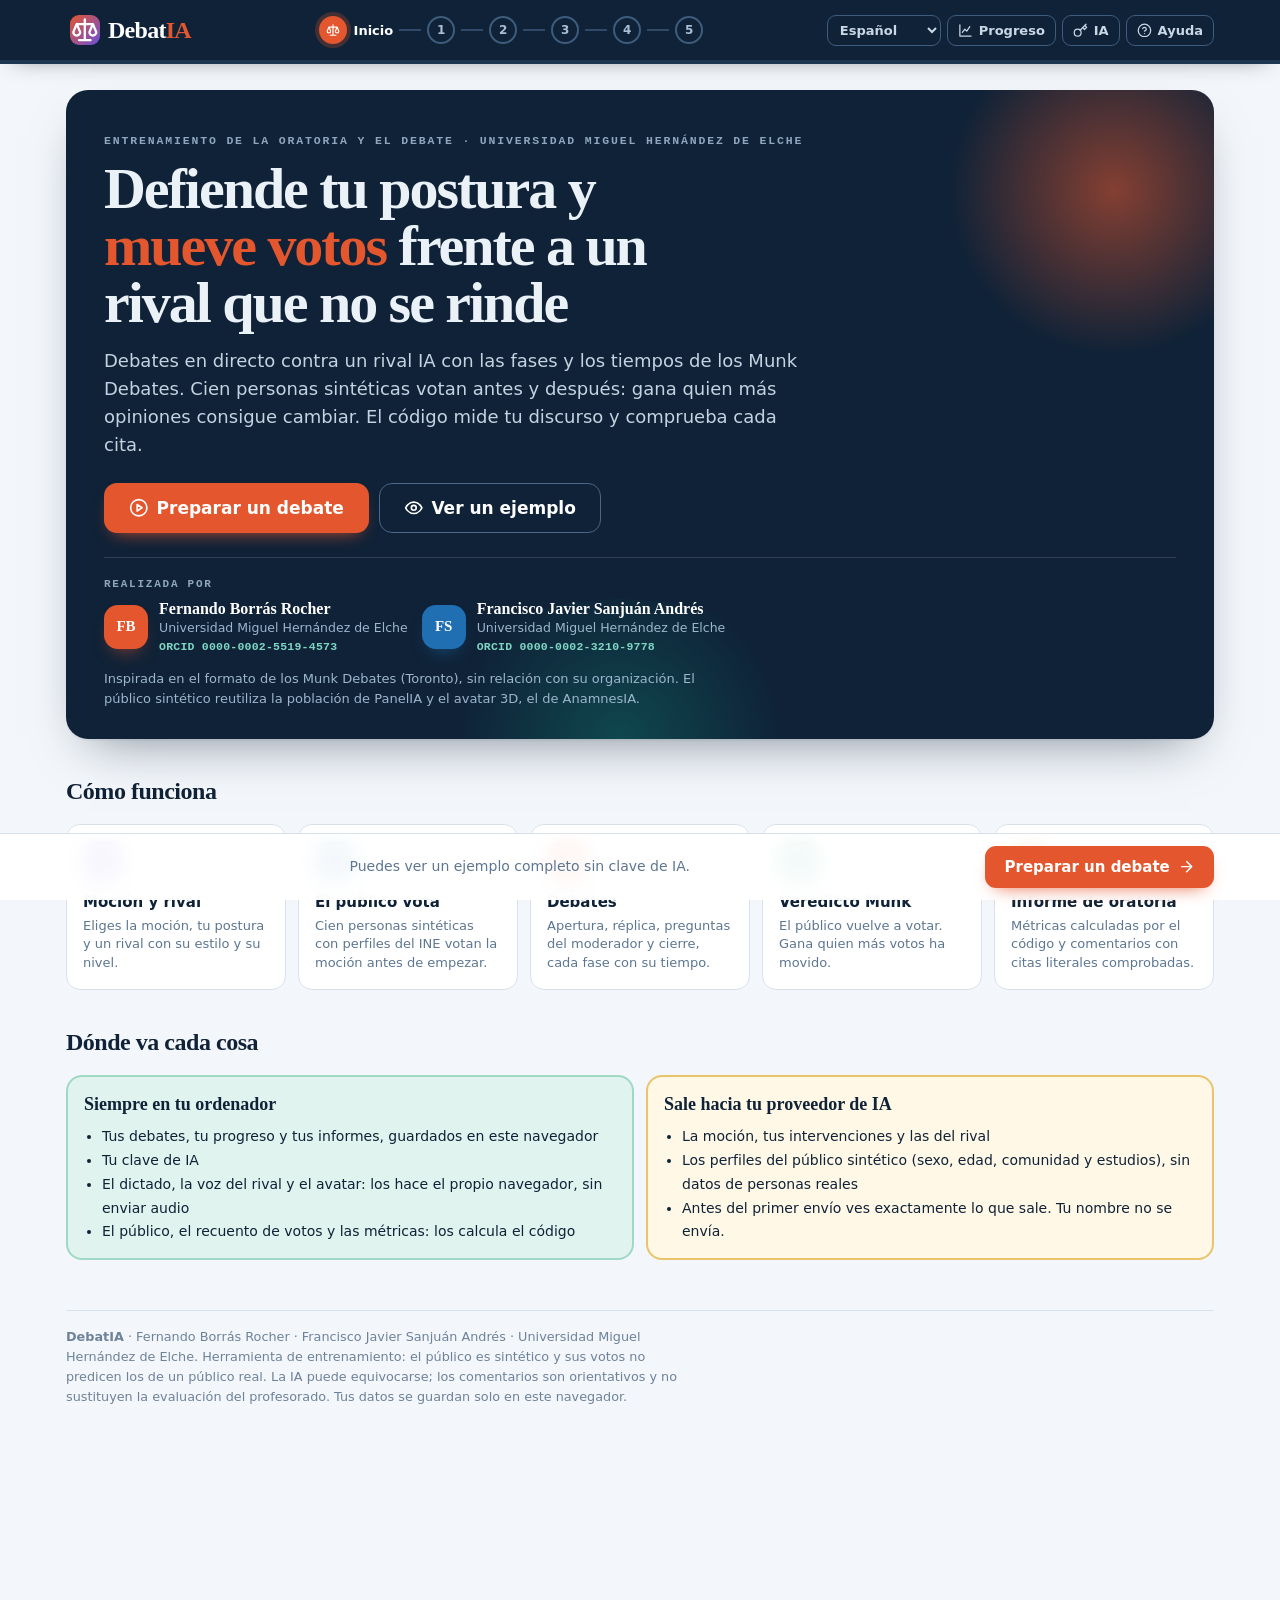
==== commit 634e872c: "Añade como coautor a Francisco Javier Sanjuán Andrés (ORCID 0000-0002-3210-9778) Portada, pie, infor" ====
--- a/index.html
+++ b/index.html
@@ -1,7 +1,7 @@
 <!DOCTYPE html>
 <html lang="es"><head><meta charset="utf-8"><meta name="viewport" content="width=device-width,initial-scale=1"><meta name="theme-color" content="#0F2237">
 <meta http-equiv="Content-Security-Policy" content="default-src 'none'; script-src 'unsafe-inline'; style-src 'unsafe-inline' https://fonts.googleapis.com; font-src https://fonts.gstatic.com; img-src data: blob:; media-src blob: data:; connect-src https://api.openai.com https://generativelanguage.googleapis.com https://api.anthropic.com 'self' blob:; base-uri 'none'; form-action 'none'">
-<meta name="author" content="Fernando Borrás Rocher">
+<meta name="author" content="Fernando Borrás Rocher; Francisco Javier Sanjuán Andrés">
 <meta name="description" content="Debate en directo contra un rival IA sobre una moción, con fases y tiempos al estilo de los Munk Debates. Un panel de 100 personas sintéticas vota antes y después: gana quien más votos mueve. El código mide tu discurso y comprueba cada cita.">
 <title>DebatIA · Entrenador de oratoria con debates al estilo Munk</title><link rel="preconnect" href="https://fonts.googleapis.com">
 <link rel="preconnect" href="https://fonts.gstatic.com" crossorigin>
@@ -651,6 +651,7 @@
     <p class="fa-inicio" id="inicioProj"></p>
     <div class="fa-autores"><span class="fa-autores-cap" data-i18n="Realizada por">Realizada por</span>
       <div class="fa-autor"><span class="fa-av" style="--c:#E4572E">FB</span><div><b>Fernando Borrás Rocher</b><small>Universidad Miguel Hernández de Elche</small><a class="fa-orcid" href="https://orcid.org/0000-0002-5519-4573" target="_blank" rel="noopener">ORCID 0000-0002-5519-4573</a></div></div>
+      <div class="fa-autor"><span class="fa-av" style="--c:#1F6FB2">FS</span><div><b>Francisco Javier Sanjuán Andrés</b><small>Universidad Miguel Hernández de Elche</small><a class="fa-orcid" href="https://orcid.org/0000-0002-3210-9778" target="_blank" rel="noopener">ORCID 0000-0002-3210-9778</a></div></div>
       <p class="fa-idea" data-i18n="s.idea">Inspirada en el formato de los Munk Debates (Toronto), sin relación con su organización. El público sintético reutiliza la población de PanelIA y el avatar 3D, el de AnamnesIA.</p>
     </div>
   </div>
@@ -770,7 +771,7 @@
 </section>
 </main>
 
-<footer class="fa-foot"><hr><p><b>DebatIA</b> · Fernando Borrás Rocher · Universidad Miguel Hernández de Elche. <span data-i18n="f.pie">Herramienta de entrenamiento: el público es sintético y sus votos no predicen los de un público real. La IA puede equivocarse; los comentarios son orientativos y no sustituyen la evaluación del profesorado. Tus datos se guardan solo en este navegador.</span></p></footer>
+<footer class="fa-foot"><hr><p><b>DebatIA</b> · Fernando Borrás Rocher · Francisco Javier Sanjuán Andrés · Universidad Miguel Hernández de Elche. <span data-i18n="f.pie">Herramienta de entrenamiento: el público es sintético y sus votos no predicen los de un público real. La IA puede equivocarse; los comentarios son orientativos y no sustituyen la evaluación del profesorado. Tus datos se guardan solo en este navegador.</span></p></footer>
 <div class="bottomnav"><div class="bn-in"><button class="btn btn-ghost" id="navBack" type="button"><svg class="i"><use href="#i-left"/></svg><span data-i18n="Atrás">Atrás</span></button><div class="bn-hint" id="navHint"></div><button class="btn btn-primary" id="navNext" type="button"><span id="navNextTxt">Siguiente</span><svg class="i"><use href="#i-right"/></svg></button></div></div>
 
 <div class="modal" id="mIA" role="dialog" aria-modal="true" aria-labelledby="mIAT"><div class="modal-box"><div class="modal-head"><h2 id="mIAT" data-i18n="Inteligencia artificial">Inteligencia artificial</h2><button type="button" data-close data-i18n="Cerrar">Cerrar</button></div><div class="modal-body">
@@ -1628,7 +1629,7 @@
   "Nivel": "Level",
   "Comentario": "Comment",
   "Transcripción": "Transcript",
-  "Generado con DebatIA (Fernando Borrás Rocher, Universidad Miguel Hernández de Elche). El público es sintético y la IA puede equivocarse: los comentarios son orientativos y no sustituyen la evaluación del profesorado. Las métricas y el recuento los calcula el código; las citas marcadas con ✓ se han comprobado literalmente.": "Generated with DebatIA (Fernando Borrás Rocher, Miguel Hernández University of Elche). The audience is synthetic and the AI can make mistakes: the comments are indicative and do not replace assessment by teaching staff. The metrics and the count are calculated by the code; quotes marked ✓ have been checked literally.",
+  "Generado con DebatIA (Fernando Borrás Rocher y Francisco Javier Sanjuán Andrés, Universidad Miguel Hernández de Elche). El público es sintético y la IA puede equivocarse: los comentarios son orientativos y no sustituyen la evaluación del profesorado. Las métricas y el recuento los calcula el código; las citas marcadas con ✓ se han comprobado literalmente.": "Generated with DebatIA (Fernando Borrás Rocher and Francisco Javier Sanjuán Andrés, Miguel Hernández University of Elche). The audience is synthetic and the AI can make mistakes: the comments are indicative and do not replace assessment by teaching staff. The metrics and the count are calculated by the code; quotes marked ✓ have been checked literally.",
   "Todavía no has terminado ningún debate. Cuando el público vote al final, aparecerá aquí.": "You have not finished any debate yet. When the audience casts its final vote, it will appear here.",
   "debates": "debates",
   "victorias": "wins",
@@ -1964,7 +1965,7 @@
   "Nivel": "Nível",
   "Comentario": "Comentário",
   "Transcripción": "Transcrição",
-  "Generado con DebatIA (Fernando Borrás Rocher, Universidad Miguel Hernández de Elche). El público es sintético y la IA puede equivocarse: los comentarios son orientativos y no sustituyen la evaluación del profesorado. Las métricas y el recuento los calcula el código; las citas marcadas con ✓ se han comprobado literalmente.": "Gerado com DebatIA (Fernando Borrás Rocher, Universidade Miguel Hernández de Elche). O público é sintético e a IA pode enganar-se: os comentários são orientativos e não substituem a avaliação dos docentes. As métricas e a contagem são calculadas pelo código; as citações marcadas com ✓ foram verificadas literalmente.",
+  "Generado con DebatIA (Fernando Borrás Rocher y Francisco Javier Sanjuán Andrés, Universidad Miguel Hernández de Elche). El público es sintético y la IA puede equivocarse: los comentarios son orientativos y no sustituyen la evaluación del profesorado. Las métricas y el recuento los calcula el código; las citas marcadas con ✓ se han comprobado literalmente.": "Gerado com DebatIA (Fernando Borrás Rocher e Francisco Javier Sanjuán Andrés, Universidade Miguel Hernández de Elche). O público é sintético e a IA pode enganar-se: os comentários são orientativos e não substituem a avaliação dos docentes. As métricas e a contagem são calculadas pelo código; as citações marcadas com ✓ foram verificadas literalmente.",
   "Todavía no has terminado ningún debate. Cuando el público vote al final, aparecerá aquí.": "Ainda não terminou nenhum debate. Quando o público votar no final, aparecerá aqui.",
   "debates": "debates",
   "victorias": "vitórias",
@@ -3359,7 +3360,7 @@
 ${fb ? sec(t('Comentarios de la IA'), `${fb.resumen ? `<p>${esc(fb.resumen)}</p>` : ''}<table>${cab(t('Dimensión'), t('Nivel'), t('Comentario'))}${RUBRICA.map(d => { const r = fb.rubrica[d.id]; return `<tr><td>${d.i} ${esc(L(d.n))}</td><td>${r.nivel === null ? '—' : `${r.nivel + 1}/4 — ${esc(L(d.d)[r.nivel])}`}</td><td>${esc(r.comentario)}${r.cita ? `<br><span class="${r.citaOk ? 'ok' : 'ko'}">${r.citaOk ? '✓' : '⚠'}</span> <i>«${esc(r.cita)}»</i>` : ''}</td></tr>`; }).join('')}</table>
 ${fb.fortalezas.length ? `<p><b>${esc(t('Fortalezas'))}:</b> ${esc(fb.fortalezas.join(' · '))}</p>` : ''}${fb.mejoras.length ? `<p><b>${esc(t('A mejorar'))}:</b> ${esc(fb.mejoras.join(' · '))}</p>` : ''}${fb.ejercicio ? `<p><b>${esc(t('Para el próximo debate'))}:</b> ${esc(fb.ejercicio)}</p>` : ''}`) : ''}
 ${sec(t('Transcripción'), S.turnos.map(x => `<div class="m ${x.quien === 'estudiante' ? 'e' : x.quien === 'moderador' ? 'o' : ''}"><span class="rol">${esc(x.quien === 'estudiante' ? (S.stu || t('Tú')) : x.quien === 'rival' ? rv.nombre : t('Moderador'))} · ${esc(faseN(x.fase))}</span>${esc(x.texto)}</div>`).join(''))}
-<p class="pie">${esc(t('Generado con DebatIA (Fernando Borrás Rocher, Universidad Miguel Hernández de Elche). El público es sintético y la IA puede equivocarse: los comentarios son orientativos y no sustituyen la evaluación del profesorado. Las métricas y el recuento los calcula el código; las citas marcadas con ✓ se han comprobado literalmente.'))}</p></body></html>`;
+<p class="pie">${esc(t('Generado con DebatIA (Fernando Borrás Rocher y Francisco Javier Sanjuán Andrés, Universidad Miguel Hernández de Elche). El público es sintético y la IA puede equivocarse: los comentarios son orientativos y no sustituyen la evaluación del profesorado. Las métricas y el recuento los calcula el código; las citas marcadas con ✓ se han comprobado literalmente.'))}</p></body></html>`;
   dl(nombreFichero('html'), html, 'text/html');
 }
 
